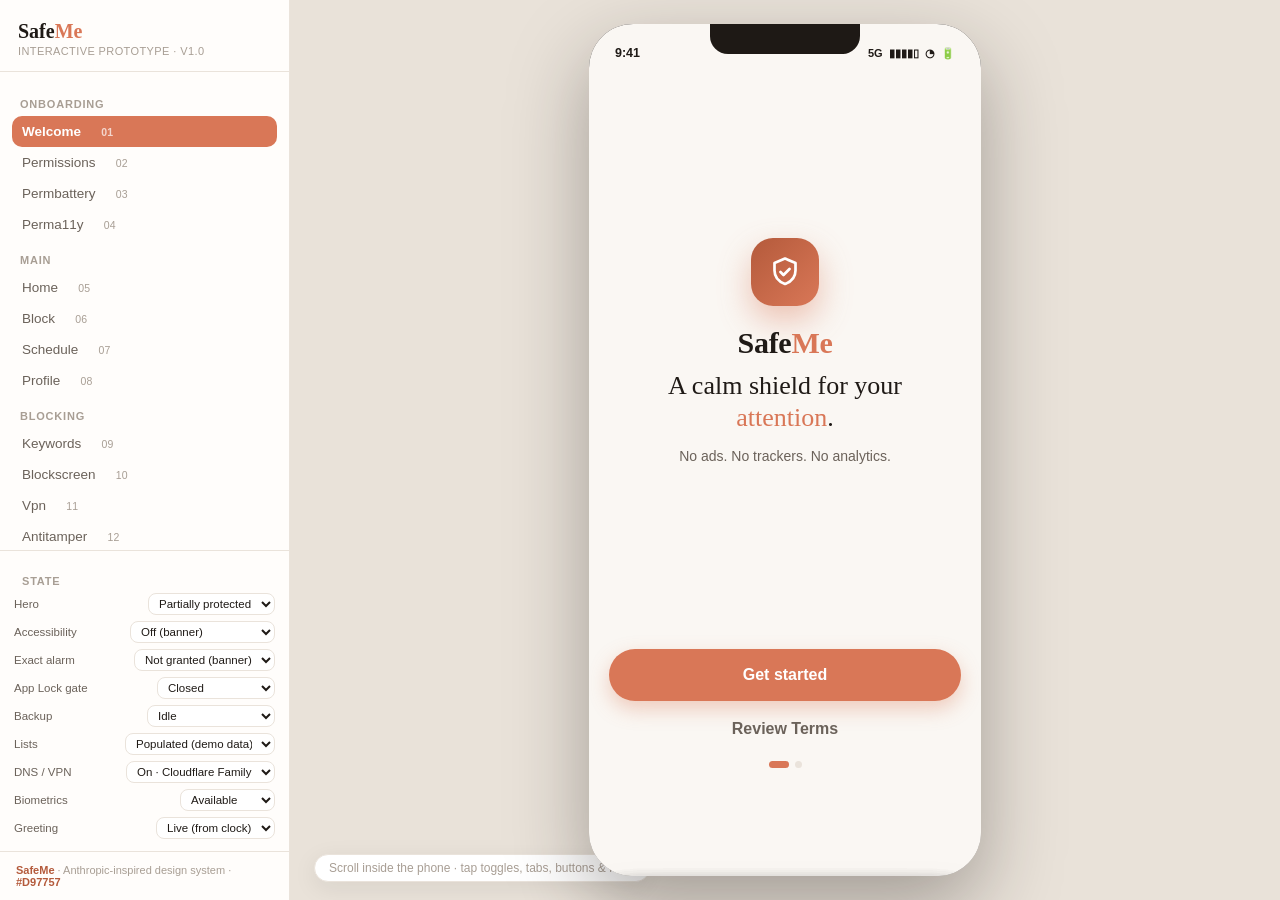
==== Reference/prototype/index.html @ f82c1277 "ref(prototype): keyword/website sheets match KeywordSheet/WebsiteSheet (P5d) KeywordManagerScreen.kt" ====
<!DOCTYPE html>
<html lang="en">
<head>
<meta charset="UTF-8">
<meta name="viewport" content="width=device-width, initial-scale=1.0">
<title>SafeMe — Interactive Prototype</title>
<script>try{var t=localStorage.getItem('safeme_theme')||'System';var d=t==='Dark'||(t==='System'&&matchMedia('(prefers-color-scheme: dark)').matches);document.documentElement.setAttribute('data-theme',d?'dark':'light')}catch(e){}</script>
<link rel="stylesheet" href="css/styles.css">
</head>
<body>

<!-- ============ PROTOTYPE TOOLBAR ============ -->
<aside class="ptb" id="ptb">
  <div class="ptb-head">
    <div class="pt-logo">Safe<b>Me</b></div>
    <small>Interactive prototype · v1.0</small>
  </div>
  <div class="ptb-groups" id="ptbGroups"></div>
  <div class="ptb-state" id="ptbState">
    <div class="ptb-grp">State</div>
    <label>Hero
      <select id="stHero" onchange="setDemo('hero',this.value)">
        <option value="partial">Partially protected</option>
        <option value="full">Fully protected</option>
        <option value="paused">Protection paused</option>
      </select>
    </label>
    <label>Accessibility
      <select id="stA11y" onchange="setDemo('a11y',this.value)">
        <option value="off">Off (banner)</option>
        <option value="checking">Checking (no banner)</option>
        <option value="on">On (no banner)</option>
      </select>
    </label>
    <label>Exact alarm
      <select id="stExact" onchange="setDemo('exact',this.value)">
        <option value="not_granted">Not granted (banner)</option>
        <option value="granted">Granted (no banner)</option>
      </select>
    </label>
    <label>App Lock gate
      <select id="stLock" onchange="setDemo('lock',this.value)">
        <option value="closed">Closed</option>
        <option value="gate">Gate (PIN 1234)</option>
        <option value="lockout">Lockout · 5 min</option>
      </select>
    </label>
    <label>Backup
      <select id="stBackup" onchange="setDemo('backup',this.value)">
        <option value="idle">Idle</option>
        <option value="exporting">Exporting…</option>
        <option value="restoring">Restoring…</option>
        <option value="not_json">Error · not JSONC</option>
        <option value="rollback">Error · rollback</option>
      </select>
    </label>
    <label>Lists
      <select id="stLists" onchange="setDemo('lists',this.value)">
        <option value="populated">Populated (demo data)</option>
        <option value="empty">Empty (first launch)</option>
      </select>
    </label>
    <label>DNS / VPN
      <select id="stVpn" onchange="setDemo('vpn',this.value)">
        <option value="on">On · Cloudflare Family</option>
        <option value="off">Off</option>
        <option value="custom">Custom · IPv4 + IPv6</option>
        <option value="system">System-wide</option>
        <option value="schedule">Schedule block active</option>
      </select>
    </label>
    <label>Biometrics
      <select id="stBio" onchange="setDemo('bio',this.value)">
        <option value="available">Available</option>
        <option value="unavailable">Unavailable</option>
      </select>
    </label>
    <label>Greeting
      <select id="stGreet" onchange="setDemo('greeting',this.value)">
        <option value="live">Live (from clock)</option>
        <option value="evening">Evening</option>
        <option value="morning">Morning</option>
        <option value="afternoon">Afternoon</option>
      </select>
    </label>
  </div>
  <div class="ptb-foot"><b>SafeMe</b> · Anthropic-inspired design system · <b>#D97757</b></div>
</aside>

<!-- ============ STAGE ============ -->
<div class="stage">
  <span class="hint">Scroll inside the phone · tap toggles, tabs, buttons &amp; rows</span>

  <!-- ============ PHONE ============ -->
  <div class="phone">
    <div class="notch"></div>
    <div class="statusbar" id="statusbar">
      <span>9:41</span>
      <span class="sright">5G&nbsp; ▮▮▮▮▯&nbsp; ◔&nbsp; 🔋</span>
    </div>

    <div class="screenwrap" id="screenwrap">
      <!-- ================= ONBOARDING ================= -->
      <section class="screen onb show" id="sc-welcome">
        <div class="ob-body" style="display:flex;flex-direction:column;align-items:center;justify-content:center;text-align:center;padding:0 24px">
          <div class="bo-logo" style="width:68px;height:68px;border-radius:22px;background:linear-gradient(135deg,var(--brand-dark),var(--brand));display:flex;align-items:center;justify-content:center;box-shadow:0 14px 32px rgba(217,119,87,.42)">
            <svg viewBox="0 0 24 24" style="width:36px;height:36px;stroke:#fff;fill:none;stroke-width:1.8;stroke-linecap:round;stroke-linejoin:round"><path d="M12 3l7 3v5c0 4.5-3 7.5-7 9-4-1.5-7-4.5-7-9V6z"/><path d="M9 12l2 2 4-4"/></svg>
          </div>
          <div style="font-family:var(--serif);font-size:30px;font-weight:700;margin-top:20px;letter-spacing:-.3px">Safe<b style="color:var(--brand)">Me</b></div>
          <p style="font-family:var(--serif);font-size:26px;line-height:1.25;margin-top:10px">A calm shield for your <em style="font-style:normal;color:var(--brand)">attention</em>.</p>
          <p style="color:var(--ink-2);font-size:14px;line-height:1.6;margin-top:10px">No ads. No trackers. No analytics.</p>
        </div>
        <div style="padding-top:20px">
          <button class="btn btn-primary btn-block" onclick="nav('permissions')">Get started</button>
          <button class="btn btn-ghost btn-block" style="height:40px;margin-top:8px" onclick="toast('Terms of Service · Privacy Policy — reviewed')">Review Terms</button>
          <div class="ob-steps" style="margin-top:12px"><i class="on"></i><i></i></div>
        </div>
      </section>

      <!-- ================= PERMISSIONS — Notifications ================= -->
      <section class="screen onb" id="sc-permissions">
        <div class="perm-step">
          <div style="padding-top:12px"><button class="back" onclick="permBack('welcome')"><svg viewBox="0 0 24 24"><path d="M15 5l-7 7 7 7"/></svg></button></div>
          <div class="perm-mid">
            <span class="perm-badge">Required</span>
            <h2 class="perm-hero">Notifications</h2>
            <p class="perm-sub">Alerts for blocks, reports &amp; sessions</p>
          </div>
          <div class="perm-cta">
            <button class="grant-pill" data-grant data-perm="notifications" data-next="permbattery" onclick="grantPerm(this)">Grant</button>
            <div class="ghost-slot"></div>
            <div class="ob-steps"><i class="on"></i><i></i><i></i></div>
          </div>
        </div>
      </section>

      <!-- ================= PERMISSIONS — Battery ================= -->
      <section class="screen onb" id="sc-permbattery">
        <div class="perm-step">
          <div style="padding-top:12px"><button class="back" onclick="permBack('permissions')"><svg viewBox="0 0 24 24"><path d="M15 5l-7 7 7 7"/></svg></button></div>
          <div class="perm-mid">
            <h2 class="perm-hero"><span style="color:var(--brand)">Battery</span> optimization</h2>
            <p class="perm-sub">Whitelist SafeMe so protection persists</p>
          </div>
          <div class="perm-cta">
            <button class="grant-pill" data-grant data-perm="battery" data-next="perma11y" onclick="grantPerm(this)">Grant</button>
            <div class="ghost-slot"><button onclick="skipPerm(this)" data-perm="battery" data-next="perma11y">Skip for now</button></div>
            <div class="ob-steps"><i></i><i class="on"></i><i></i></div>
          </div>
        </div>
      </section>

      <!-- ================= PERMISSIONS — Alarms ================= -->
      
      <!-- ================= PERMISSIONS — Accessibility ================= -->
      <section class="screen onb" id="sc-perma11y">
        <div class="perm-step">
          <div class="tl-head" style="padding-top:20px">
            <button class="back" onclick="permBack('permbattery')"><svg viewBox="0 0 24 24"><path d="M15 5l-7 7 7 7"/></svg></button>
            <h1>Accessibility</h1>
            <p class="tl-desc">SafeMe uses Android's Accessibility Service only to watch the screen you are viewing and block content matching your rules.</p>
          </div>
          <div class="tl-steps">
            <div class="tl-step"><div class="tl-num">1</div><div class="tx">Open Settings → Accessibility → SafeMe</div></div>
            <div class="tl-step"><div class="tl-num">2</div><div class="tx">Toggle the SafeMe service On and confirm</div></div>
            <div class="tl-step"><div class="tl-num">3</div><div class="tx">Return to SafeMe — protection turns on</div></div>
          </div>
          <p class="tl-note">Tip: after enabling, Android may ask you to confirm — allow it.</p>
          <div class="perm-cta">
            <button class="grant-pill" data-grant data-perm="a11y" onclick="grantPerm(this)">Grant</button>
            <div class="ghost-slot"></div>
            <div class="ob-steps"><i></i><i></i><i class="on"></i></div>
          </div>
        </div>
      </section>

      <!-- ================= HOME ================= -->
      <section class="screen nav-on" id="sc-home">
        <div style="display:flex;align-items:center;gap:10px;padding-top:10px">
          <div class="avatar">A</div>
          <div style="flex:1"><div id="homeGreeting" style="font-weight:700;font-size:16px">Good evening, Alex</div><div id="homeDate" style="font-size:12px;color:var(--ink-2)">Wednesday, 9:41 PM</div></div>
          <span class="pill g" id="homePill"><span class="pdot"></span>Protected</span>
        </div>

        <div class="hero" style="margin-top:16px">
          <div class="tag" id="homeHeroTag">Shield status</div>
          <h2 id="homeHeroTitle">Fully protected</h2>
          <p id="homeHeroSub">8 of 10 layers active · 2 need attention</p>
          <div class="rings"></div><div class="rings r2"></div>
          <div class="row">
            <div class="ring" style="width:56px;height:56px"><svg viewBox="0 0 64 64" style="width:56px;height:56px"><circle class="bg" cx="32" cy="32" r="26" fill="none" stroke-width="6"/><circle class="fg" id="homeHeroRing" cx="32" cy="32" r="26" fill="none" stroke-width="6" stroke-dasharray="163.4" stroke-dashoffset="32.7" transform="rotate(-90 32 32)"/></svg></div>
            <button class="btn" style="background:rgba(255,255,255,.16);color:#fff" onclick="nav('block')">Review shield</button>
          </div>
        </div>

        <div class="card" id="a11yBanner" data-a11y="off" style="display:flex;align-items:center;gap:14px;margin-top:12px;background:rgba(244,67,54,.07);border-color:var(--danger)">
          <div class="ic r" id="a11yIc"><svg viewBox="0 0 24 24"><circle cx="16" cy="4" r="1"/><path d="m18 19 1-7-6 1M5 8l3-3 5.5 3-2.36 3.5M4.24 14.5a5 5 0 006.88 6M13.76 17.5a5 5 0 00-6.88-6"/></svg></div>
          <div style="flex:1"><div class="ctitle" id="a11yTitle">Accessibility service is off</div><div class="csub" id="a11ySub">SafeMe can't detect blocked content until you enable it</div></div>
          <span class="pill r" id="a11yPill"><span class="pdot"></span>Disabled</span>
          <button class="btn sm btn-secondary" onclick="openA11y()">Open</button>
        </div>

        <div class="card" style="display:flex;align-items:center;gap:14px">
          <div style="flex:1"><div class="ctitle">Master protection</div><div class="csub">Master switch — blocks across all layers</div></div>
          <div class="sw on" id="homeMaster" data-toggle></div>
        </div>

        <div class="sec-t">Quick actions <span class="more" onclick="nav('quickactions')">Edit</span></div>
        <div class="grid2">
          <button class="qa" onclick="nav('applock')"><div class="ic"><svg viewBox="0 0 24 24"><rect x="5" y="11" width="14" height="9" rx="2"/><path d="M8 11V8a4 4 0 018 0v3"/></svg></div><div class="t">App lock</div><div class="s">Protect apps</div></button>
          <button class="qa" onclick="nav('keywords')"><div class="ic"><svg viewBox="0 0 24 24"><path d="M4 9h16M4 15h16M10 3L8 21M16 3l-2 18"/></svg></div><div class="t">Add keyword</div><div class="s">Block more sites</div></button>
          <button class="qa" onclick="nav('scheduleedit')"><div class="ic"><svg viewBox="0 0 24 24"><rect x="4" y="5" width="16" height="16" rx="3"/><path d="M4 10h16M9 3v4M15 3v4"/></svg></div><div class="t">New schedule</div><div class="s">Recurring window</div></button>
          <button class="qa" onclick="nav('backup')"><div class="ic"><svg viewBox="0 0 24 24"><path d="M21 15v4a2 2 0 01-2 2H5a2 2 0 01-2-2v-4M7 10l5 5 5-5M12 15V3"/></svg></div><div class="t">Backup</div><div class="s">Export to JSON</div></button>
        </div>

        <div class="sec-t">Today</div>
        <div class="stats two">
          <div class="stat b"><div class="n" id="homeBlocked">0</div><div class="l">Blocked</div></div>
          <div class="stat o"><div class="n" id="homeSchedules">0</div><div class="l">Schedules</div></div>
        </div>

        <div class="sec-t">Recent activity <span class="more" onclick="nav('history')">History</span></div>
        <div class="card feed">
          <div id="homeFeed"></div>
          <div id="homeFeedEmpty" class="feed-empty">No activity yet — blocks, schedules and protection changes will show up here</div>
        </div>
      </section>

      <!-- ================= BLOCK ================= -->
      <section class="screen nav-on" id="sc-block">
        <div class="sub"><h1>Blocking</h1>
          <button class="act" onclick="toast('Blocking help')"><svg viewBox="0 0 24 24"><circle cx="12" cy="12" r="9"/><path d="M12 16v-4M12 8h.01"/></svg></button>
        </div>
        <div class="shield">
          <div class="s-left">
            <div class="s-ic"><svg viewBox="0 0 24 24"><path d="M12 2l8 3v5c0 5-3 9-8 12-5-3-8-7-8-12V5z"/><path d="M9 12l2 2 4-4"/></svg></div>
            <div class="s-tx"><div class="s-t">Blocking active</div></div>
          </div>
          <div class="sw on" data-toggle></div>
          <div class="rings"></div><div class="rings r2"></div>
        </div>
        <div class="stats" style="margin-top:12px">
          <div class="stat b"><div class="n" id="blkBlocked">0</div><div class="l">Blocked today</div></div>
          <div class="stat g"><div class="n" id="blkKeywords">0</div><div class="l">Keywords</div></div>
          <div class="stat o"><div class="n" id="blkLayers">0</div><div class="l">Layers active</div></div>
        </div>

        <div class="qa" role="button" tabindex="0" style="margin-top:12px;cursor:pointer" onclick="kwGo('keywords')"><div style="display:flex;align-items:center;gap:12px;width:100%"><div class="ic"><svg viewBox="0 0 24 24"><path d="M4 6h16M4 12h16M4 18h16"/></svg></div><div style="flex:1;min-width:0"><div class="t">Custom Keywords &amp; Web Blocking</div><div class="s" id="mgCardSub">0 keywords · 0 websites · 0 trusted</div></div><span class="chev"><svg viewBox="0 0 24 24"><path d="M9 5l7 7-7 7"/></svg></span></div><div class="seg" style="margin-top:12px"><button class="on" onclick="event.stopPropagation();kwGo('keywords')">Keywords</button><button onclick="event.stopPropagation();kwGo('websites')">Websites</button></div></div>

        <div class="sec-t">More blocking</div>
        <div class="grid2">
          <button class="qa" onclick="nav('socialblocking')"><div class="ic o"><svg viewBox="0 0 24 24"><path d="M12 2 2 7l10 5 10-5-10-5z"/><path d="m2 17 10 5 10-5M2 12l10 5 10-5"/></svg></div><div class="t">Social Media Blocking</div><div class="s">Whole apps or just tabs · Reels · Shorts · Spotlight</div></button>
          <button class="qa" onclick="nav('blockscreen')"><div class="ic d"><svg viewBox="0 0 24 24"><rect x="4" y="4" width="16" height="16" rx="4"/><path d="M12 8v8M8 12h8"/></svg></div><div class="t">Block Screen</div><div class="s">Message · close-gate</div></button>
          <button class="qa" onclick="nav('vpn')"><div class="ic g"><svg viewBox="0 0 24 24"><path d="M12 2l8 3v5c0 5-3 9-8 12-5-3-8-7-8-12V5z"/><path d="M9 12l2 2 4-4"/></svg></div><div class="t">DNS &amp; VPN Filtering</div><div class="s">VPN · presets</div></button>
          <button class="qa" onclick="nav('antitamper')"><div class="ic r"><svg viewBox="0 0 24 24"><path d="M12 2l7 3v5c0 4.5-3 7.5-7 9-4-1.5-7-4.5-7-9V6z"/><path d="M12 8v4M12 16h.01"/></svg></div><div class="t">Anti-Tamper</div><div class="s">Prevent uninstall · power menu</div></button>
          <button class="qa" onclick="nav('titleblock')"><div class="ic o"><svg viewBox="0 0 24 24"><path d="M5 5h14M12 5v14M8 19h8"/></svg></div><div class="t">Block Settings by Title</div><div class="s">System pages · app titles</div></button>
          <button class="qa" onclick="nav('otherfeatures')"><div class="ic d"><svg viewBox="0 0 24 24"><path d="M12 2 2 7l10 5 10-5-10-5z"/><path d="m2 17 10 5 10-5M2 12l10 5 10-5"/></svg></div><div class="t">Some Other Features</div><div class="s">Image/video search · more</div></button>
        </div>
      </section>

      <!-- ================= SOCIAL MEDIA BLOCKING (top) ================= -->
      
      <!-- ================= SCHEDULE ================= -->
      <section class="screen nav-on" id="sc-schedule">
        <div class="sub"><h1>Schedule-Based App Blocking</h1><button class="btn sm btn-primary" onclick="openSchedEdit(null)">+ New</button></div>
        <div class="hero" id="schedHero">
          <div class="hero-ic"><svg viewBox="0 0 24 24"><rect x="4" y="5" width="16" height="16" rx="3"/><path d="M4 10h16M9 3v4M15 3v4"/></svg></div>
          <div class="tag">Schedule-Based App Blocking</div>
          <h2 id="schedHeroCount">0 active schedules</h2>
          <p id="schedHeroSub">No schedules yet — create one</p>
          <div class="hero-foot"><span class="pill r" id="schedHeroPill"><span class="pdot"></span>Off</span></div>
          <div class="rings"></div><div class="rings r2"></div>
        </div>

        <div class="banner" id="schA11yWarn">
          <div class="ic"><svg viewBox="0 0 24 24"><circle cx="16" cy="4" r="1"/><path d="m18 19 1-7-6 1M5 8l3-3 5.5 3-2.36 3.5M4.24 14.5a5 5 0 006.88 6M13.76 17.5a5 5 0 006.88-6"/></svg></div>
          <div class="tx"><div class="t">Accessibility Service required</div><div class="s">This schedule blocks app launches, so it won't work until SafeMe's Accessibility Service is enabled.</div></div>
          <button class="btn btn-primary sm" onclick="openA11y()">Enable</button>
          <button class="x" onclick="dismissSchedBanner(this,'a11y')" aria-label="Dismiss warning"><svg viewBox="0 0 24 24"><path d="M6 6l12 12M18 6L6 18"/></svg></button>
        </div>
        <div class="banner" id="schExactWarn">
          <div class="ic"><svg viewBox="0 0 24 24"><circle cx="12" cy="12" r="9"/><path d="M12 7v5l3 2"/></svg></div>
          <div class="tx"><div class="t">Precise schedule timing is off</div><div class="s">Schedules may start or stop minutes late until you allow SafeMe to set exact alarms.</div></div>
          <button class="btn btn-primary sm" onclick="openExactAlarm()">Enable</button>
          <button class="x" onclick="dismissSchedBanner(this,'exact')" aria-label="Dismiss warning"><svg viewBox="0 0 24 24"><path d="M6 6l12 12M18 6L6 18"/></svg></button>
        </div>
        <div class="card" onclick="openSheet('sheetExclude')" style="display:flex;align-items:center;gap:12px;margin-top:12px">
          <div class="ic" style="width:40px;height:40px;border-radius:13px;background:var(--brand-soft);color:var(--brand)"><svg viewBox="0 0 24 24"><circle cx="12" cy="12" r="9"/><path d="M12 8h.01M11 12h1v4h1"/></svg></div>
          <div style="flex:1;min-width:0"><div class="ctitle">Exclude Apps</div><div class="csub" id="schExcludeSub">Never blocked by any schedule</div></div>
          <button class="btn sm" style="height:38px;padding:0 16px;background:var(--brand-soft);color:var(--brand-dark);font-size:13.5px;font-weight:600" onclick="openSheet('sheetExclude')">Manage</button>
        </div>

        <div class="sec-t" style="margin-top:20px">Your schedules</div>
        <div id="schedList" style="display:flex;flex-direction:column;gap:12px"></div>
        <div class="note" style="margin-top:12px"><svg viewBox="0 0 24 24"><circle cx="12" cy="12" r="9"/><path d="M12 8h.01M11 12h1v4h1"/></svg><span>Alarm-driven boundaries with a 15-min safety net and boot re-arm — restrictions never silently lapse.</span></div>
      </section>

      <!-- ================= PROFILE ================= -->
      <section class="screen nav-on" id="sc-profile">
        <div class="sub"><h1>Profile</h1><button class="act" onclick="toast('Sharing SafeMe…')"><svg viewBox="0 0 24 24"><circle cx="6" cy="12" r="3"/><circle cx="18" cy="6" r="3"/><circle cx="18" cy="18" r="3"/><path d="M8.7 10.7l6.6-3.4M8.7 13.3l6.6 3.4"/></svg></button><p class="sub-desc">Your account, appearance, permissions &amp; support.</p></div>
        <div class="card" style="display:flex;align-items:center;gap:14px">
          <div class="avatar sm">A</div>
          <div style="flex:1;min-width:0"><div style="font-weight:700;font-size:16px">Alex</div><div style="font-size:12px;color:var(--ink-2);margin-top:2px">Protected since Mar 2026</div></div>
          <span class="pill g"><span class="pdot"></span>38-day streak</span>
        </div>

        <div class="group-label">Appearance</div>
        <div class="card">
          <div class="theme-head">
            <div class="theme-ic"><svg viewBox="0 0 24 24"><path d="M21 12.8A8.5 8.5 0 1111.2 3 6.5 6.5 0 0021 12.8z"/></svg></div>
            <div class="tx"><div class="t">Dark / Light Mode</div><div class="s">Follow system or choose dark / light</div></div>
          </div>
          <div class="seg" id="themeSeg" style="margin-top:14px"><button class="on" onclick="setTheme(this,'System')">System</button><button onclick="setTheme(this,'Dark')">Dark</button><button onclick="setTheme(this,'Light')">Light</button></div>
        </div>

        <div class="group-label">Protection</div>
        <div class="grid2">
          <button class="qa" onclick="nav('applock')"><div class="ic"><svg viewBox="0 0 24 24"><rect x="5" y="11" width="14" height="10" rx="2"/><path d="M8 11V7a4 4 0 018 0v4"/></svg></div><div class="t">App Lock</div><div class="s">PIN · pattern · biometric · brute-force guard</div></button>
          <button class="qa" onclick="toast('Coming soon')"><div class="ic o"><svg viewBox="0 0 24 24"><path d="M12 12a4 4 0 100-8 4 4 0 000 8zM4 21v-1a7 7 0 0114 0v1"/></svg></div><div class="t">Accountability</div><div class="s">Partner · time delay · daily report</div><span class="badge soon">Coming soon</span></button>
          <button class="qa" onclick="nav('backup')"><div class="ic g"><svg viewBox="0 0 24 24"><path d="M21 15v4a2 2 0 01-2 2H5a2 2 0 01-2-2v-4M7 10l5 5 5-5M12 15V3"/></svg></div><div class="t">Backup &amp; Restore</div><div class="s">Export / import · atomic · versioned</div></button>
          <button class="qa" onclick="nav('permissions')"><div class="ic g"><svg viewBox="0 0 24 24"><path d="M12 2l7 3v5c0 4.5-3 7.5-7 9-4-1.5-7-4.5-7-9V6z"/><path d="M9 12l2 2 4-4"/></svg></div><div class="t">Permissions</div><div class="s" id="permCardSub">0 of 3 granted · finish setup</div></button>
        </div>

        <div class="group-label">Support</div>
        <div class="card" style="display:flex;align-items:center;gap:12px;margin-bottom:12px;cursor:pointer" role="button" tabindex="0" onclick="nav('troubleshoot')">
          <div class="ic o" style="width:40px;height:40px;border-radius:13px;background:#F7EDDD;color:var(--warning);display:flex;align-items:center;justify-content:center;flex:none"><svg viewBox="0 0 24 24" style="width:20px;height:20px;stroke:currentColor;fill:none;stroke-width:2;stroke-linecap:round;stroke-linejoin:round"><circle cx="12" cy="12" r="9"/><path d="M10 8l6 4-6 4z"/></svg></div>
          <div style="flex:1;min-width:0"><div class="ctitle">Troubleshooting</div><div class="csub">Background autostart · enable it manually</div></div>
          <span class="chev" style="color:var(--ink-3)"><svg viewBox="0 0 24 24"><path d="M9 5l7 7-7 7"/></svg></span>
        </div>
        <div class="list">
          <button class="li" onclick="nav('about')"><div class="ic"><svg viewBox="0 0 24 24"><circle cx="12" cy="12" r="9"/><path d="M12 11v5M12 8h.01"/></svg></div><div class="tx"><div class="t">About</div><div class="s" id="profAboutSub">v0.1.0 · version info</div></div><span class="chev"><svg viewBox="0 0 24 24"><path d="M9 5l7 7-7 7"/></svg></span></button>
          <button class="li" onclick="toast('Contact: support@safeme.app')"><div class="ic o"><svg viewBox="0 0 24 24"><path d="M4 5h16v14H4z"/><path d="M4 6l8 7 8-7"/></svg></div><div class="tx"><div class="t">Contact Support</div><div class="s">We reply within a day</div></div><span class="chev"><svg viewBox="0 0 24 24"><path d="M9 5l7 7-7 7"/></svg></span></button>
        </div>

        <div class="group-label" style="color:var(--danger)">Danger zone</div>
        <button class="btn btn-danger btn-block" onclick="openDlg('dlgDelete')">Delete account</button>
        <div id="profFooter" style="text-align:center;font-size:11.5px;color:var(--ink-3);margin-top:16px;line-height:1.6">SafeMe v0.1.0 · open://protectyourself<br>No ads · no trackers · no analytics</div>
      </section>

      <!-- ================= SUB SCREENS ================= -->
      <section class="screen" id="sc-keywords">
        <div class="sub"><button class="back" onclick="back()"><svg viewBox="0 0 24 24"><path d="M15 5l-7 7 7 7"/></svg></button><h1>Keyword Manager</h1><p class="sub-desc">Block or allow keywords &amp; websites across all layers.</p></div>

        <div class="seg" style="margin-top:18px" data-seg="kwtype">
          <button class="on" data-val="keywords" onclick="kwType('keywords')">Keywords</button>
          <button data-val="websites" onclick="kwType('websites')">Websites</button>
        </div>
        <div class="seg" style="margin-top:12px" data-seg="kwtab">
          <button class="on" data-val="blocklist" data-for="keywords" onclick="kwTab('blocklist')">Blocklist</button>
          <button data-val="whitelist" data-for="keywords" onclick="kwTab('whitelist')">Whitelist</button>
          <button class="hidden" data-val="blocked" data-for="websites" onclick="kwTab('blocked')">Blocked</button>
          <button class="hidden" data-val="trusted" data-for="websites" onclick="kwTab('trusted')">Trusted</button>
        </div>

        <p id="kwNote" class="kw-note" style="display:none">Whitelist keywords override the blocklist.</p>

        <label class="field f46" style="margin-top:14px"><svg viewBox="0 0 24 24"><circle cx="11" cy="11" r="7"/><path d="M21 21l-4.3-4.3"/></svg><input id="kwQuery" placeholder="Search keywords…" oninput="kwRender()"></label>

        <div id="kwList" style="margin-top:14px"></div>
        <div id="kwEmpty" class="kw-empty" style="margin-top:14px">No custom keywords yet. Add one to get started.</div>

        <div style="display:flex;gap:10px;margin-top:10px">
          <button class="btn btn-primary" style="flex:1;height:50px;padding:0 12px;font-size:15px" onclick="kwAdd()"><svg viewBox="0 0 24 24" style="width:18px;height:18px"><path d="M12 5v14M5 12h14"/></svg><span id="kwAddLabel">Add keyword</span></button>
          <button class="btn btn-secondary" style="flex:1;height:50px;font-size:15px;border:1px solid var(--line);background:var(--surface);color:var(--ink)" onclick="toast('Reset to bundled defaults')">Reset</button>
        </div>
      </section>

      <section class="screen" id="sc-blockscreen">
        <div class="sub"><button class="back" onclick="back()"><svg viewBox="0 0 24 24"><path d="M15 5l-7 7 7 7"/></svg></button><h1>Block Screen</h1><p class="sub-desc">Customize the full-screen gate shown when content is blocked.</p></div>
        <div class="card" style="text-align:center;background:linear-gradient(160deg,#171310,#2A211B);color:#fff;border:none">
          <div style="font-size:11px;letter-spacing:1px;text-transform:uppercase;color:#9A8D80">Preview</div>
          <div id="bsPreviewImg" class="img-sunset" style="display:none;width:52px;height:52px;border-radius:16px;margin:12px auto 0"></div>
          <div class="bo-logo" style="width:52px;height:52px;border-radius:16px;background:linear-gradient(135deg,var(--brand-dark),var(--brand));display:flex;align-items:center;justify-content:center;margin:12px auto"><svg viewBox="0 0 24 24" style="width:28px;height:28px;stroke:#fff;fill:none;stroke-width:1.8;stroke-linecap:round;stroke-linejoin:round"><path d="M12 3l7 3v5c0 4.5-3 7.5-7 9-4-1.5-7-4.5-7-9V6z"/><path d="M9 12l2 2 4-4"/></svg></div>
          <div style="font-family:var(--serif);font-size:20px">This site is blocked</div>
          <div id="bsPreviewMsg" style="color:#C9BEB3;font-size:12.5px;margin-top:6px">Stay safe, Alex. You chose this.</div>
          <div id="bsPreviewCount" style="color:#E8B78F;font-size:12px;margin-top:12px">Closing in 5s.</div>
        </div>
        <div class="group-label">Customization</div>
        <div class="list">
          <div class="li"><div class="ic"><svg viewBox="0 0 24 24"><rect x="4" y="5" width="16" height="14" rx="2"/><circle cx="9" cy="10" r="2"/><path d="M4 17l5-4 4 3 3-2 4 3"/></svg></div><div class="tx"><div class="t">Motivation image</div><div class="s" id="bsImgSub">None • SAF persistable URI</div></div><button class="btn sm btn-secondary" onclick="openSheet('sheetBsImg')">Choose</button></div>
          <div class="li"><div class="ic"><svg viewBox="0 0 24 24"><path d="M4 7h16M4 12h16M4 17h10"/></svg></div><div class="tx"><div class="t">Custom message</div><div class="s" id="bsMsgSub">"Stay safe, Alex. You chose this."</div></div><button class="btn sm btn-secondary" onclick="openSheet('sheetBsMsg')">Edit</button></div>
        </div>
        <div class="group-label">Close-gate policy</div>
        <div class="card">
          <div style="display:flex;align-items:center;gap:12px"><div style="flex:1"><div class="ctitle">Dwell countdown</div><div class="csub">Time before Close unlocks • 3-120s</div></div><div style="display:flex;align-items:center;gap:10px"><button class="btn sm btn-secondary" onclick="dwellStep(-1)">−</button><span id="bsDwellVal" style="font-weight:800;min-width:34px;text-align:center">5s</span><button class="btn sm btn-secondary" onclick="dwellStep(1)">+</button></div></div>
        </div>
        <div class="card" style="display:flex;align-items:center;gap:12px"><div style="flex:1"><div class="ctitle">"Why am I seeing this?"</div><div class="csub">Show the explanation toggle</div></div><div class="sw on" data-toggle id="bsWhySw"></div></div>
        <button class="btn btn-primary btn-block" style="margin-top:14px" onclick="saveBlockScreen()">Save changes</button>
        <button class="btn btn-primary btn-block" style="margin-top:6px" onclick="openBlockov()">Preview block screen</button>
        <button class="btn btn-ghost btn-block" style="margin-top:6px" onclick="toast('Play Store rating prompt')">Rate SafeMe on Play Store</button>
      </section>

      <section class="screen" id="sc-vpn">
        <div class="sub"><button class="back" onclick="back()"><svg viewBox="0 0 24 24"><path d="M15 5l-7 7 7 7"/></svg></button><h1>DNS &amp; VPN Filtering</h1><p class="sub-desc">Filter traffic at the DNS level to block adult &amp; harmful sites.</p></div>
        <div class="card" style="display:flex;align-items:center;gap:12px;background:var(--brand-soft);border-color:var(--brand)">
          <div style="flex:1"><div class="ctitle" style="color:var(--brand-dark)"><span class="pill g" id="vpnPill" style="margin-right:6px"><span class="pdot"></span>Active</span><span id="vpnTitle">VPN filtering is on</span></div><div class="csub" style="color:var(--brand-dark);margin-top:4px" id="vpnSub">Cloudflare Family · 0 exempt</div></div>
          <div class="sw on" data-toggle id="vpnToggle"></div>
        </div>
        <div class="group-label">DNS preset</div>
        <div class="list">
          <div class="li" onclick="pickDns(this)"><div class="ic g"><svg viewBox="0 0 24 24"><path d="M5 12l5 5L20 6"/></svg></div><div class="tx"><div class="t">Cloudflare Family</div><div class="s">Balanced · malware + adult blocked</div></div><div class="checkbox on"><svg viewBox="0 0 24 24"><path d="M5 12l5 5L20 6"/></svg></div></div>
          <div class="li" onclick="pickDns(this)"><div class="ic o"><svg viewBox="0 0 24 24"><path d="M12 2l8 3v5c0 5-3 9-8 12-5-3-8-7-8-12V5z"/></svg></div><div class="tx"><div class="t">AdGuard Family</div><div class="s">Strict · + ads &amp; trackers</div></div><div class="checkbox"><svg viewBox="0 0 24 24"><path d="M5 12l5 5L20 6"/></svg></div></div>
          <div class="li" onclick="pickDns(this)"><div class="ic d"><svg viewBox="0 0 24 24"><rect x="4" y="4" width="16" height="16" rx="4"/><path d="M8 12h8"/></svg></div><div class="tx"><div class="t">Custom preset</div><div class="s" id="dnsCustomSub">IPv4 / IPv6 validated</div></div><div class="checkbox"><svg viewBox="0 0 24 24"><path d="M5 12l5 5L20 6"/></svg></div></div>
        </div>
        <div class="card" style="display:flex;gap:12px;align-items:center"><div class="ic g" style="width:40px;height:40px;border-radius:13px;background:#E7F0EC;color:var(--success);display:flex;align-items:center;justify-content:center;flex:none"><svg viewBox="0 0 24 24" style="width:20px;height:20px;stroke:currentColor;fill:none;stroke-width:2;stroke-linecap:round"><path d="M17 7l5 5-5 5M7 17l-5-5 5-5"/></svg></div><div style="flex:1"><div class="ctitle">VPN whitelist apps</div><div class="csub" id="vpnWhitelistSub">No apps exempt</div></div><button class="btn sm btn-secondary" onclick="openSheet('sheetVpnApps')">Manage</button></div>
        <div class="group-label">Notification</div>
        <div class="seg" style="margin-bottom:10px"><button class="on" onclick="togSeg(this);setVpnNotif(this)">Default</button><button onclick="togSeg(this);setVpnNotif(this)">Hide</button><button onclick="togSeg(this);setVpnNotif(this)">Custom</button></div>
        <label class="field" id="vpnNotifWrap" style="display:none"><svg viewBox="0 0 24 24"><path d="M12 3a6 6 0 016 6v5l2 2H4l2-2V9a6 6 0 016-6zM10 20h4"/></svg><input id="vpnNotifCustom" placeholder="Custom message…"></label>
        <div class="note"><svg viewBox="0 0 24 24"><circle cx="12" cy="12" r="9"/><path d="M12 8h.01M11 12h1v4h1"/></svg><span>Foreground service with START_STICKY — auto-restores on boot &amp; app foreground.</span></div>
      </section>

      <section class="screen" id="sc-antitamper">
        <div class="sub"><button class="back" onclick="back()"><svg viewBox="0 0 24 24"><path d="M15 5l-7 7 7 7"/></svg></button><h1>Anti-Tamper</h1><p class="sub-desc">Protects SafeMe from being disabled, uninstalled, or bypassed.</p></div>
        <div class="card" style="display:flex;align-items:center;gap:12px;margin-top:14px"><div class="ic r" style="width:40px;height:40px;border-radius:13px;background:#F9E7E5;color:var(--danger);display:flex;align-items:center;justify-content:center;flex:none"><svg viewBox="0 0 24 24" style="width:20px;height:20px;stroke:currentColor;fill:none;stroke-width:2;stroke-linecap:round"><path d="M4 7h16M9 7V5h6v2M7 7l1 13h8l1-13"/></svg></div><div style="flex:1"><div class="ctitle">Prevent Uninstall</div><div class="csub">Prevents uninstall · blocks our app-info page</div></div><button class="btn sm btn-secondary" id="atAdminBtn" onclick="atToggleAdmin()">Activate</button></div>
        <button class="protect-btn" style="margin-top:14px" onclick="nav('selfprotect')">
          <span style="display:flex;align-items:center;gap:12px">
            <span class="pb-ic"><svg viewBox="0 0 24 24"><path d="M12 2l7 3v5c0 4.5-3 7.5-7 9-4-1.5-7-4.5-7-9V6z"/><path d="M12 9v6M9 12h6"/></svg></span>
            <span class="pb-tx"><span class="pb-t">Protect Another App's Accessibility Service</span></span>
            <span class="pb-chev"><svg viewBox="0 0 24 24"><path d="M9 5l7 7-7 7"/></svg></span>
          </span>
        </button>
        <div class="note" style="margin-top:12px"><svg viewBox="0 0 24 24"><circle cx="12" cy="12" r="9"/><path d="M12 8h.01M11 12h1v4h1"/></svg><span>While on, SafeMe blocks its App Info, Device Admin and uninstall pages — and shows the protection screen before its own Accessibility page, then returns you away so the service can't be disabled by its own overlay.</span></div>
      </section>

      <section class="screen" id="sc-selfprotect">
        <div class="sub"><button class="back" onclick="back()"><svg viewBox="0 0 24 24"><path d="M15 5l-7 7 7 7"/></svg></button><h1>Accessibility Protection</h1><p class="sub-desc">Keeps SafeMe and selected apps' Accessibility Services enabled and running.</p></div>

        <div class="card" style="margin-top:12px">
          <div style="display:flex;align-items:center;gap:12px">
            <div style="flex:1;min-width:0"><div style="font-size:15px;font-weight:700">Accessibility Protection</div><div style="font-size:12.5px;line-height:18px;color:var(--ink-2);margin-top:4px">Watch SafeMe and selected services — restore them if disabled or stopped.</div></div>
            <div class="sw on" data-toggle></div>
          </div>
        </div>

        <div class="card" style="margin-top:12px">
          <div style="display:flex;align-items:center;gap:12px">
            <div style="flex:1;min-width:0"><div style="font-size:13px;font-weight:700">Auto-restore permission</div></div>
            <span class="pill r" id="apPermPill"><span class="pdot"></span>Notifications only</span>
          </div>
          <p style="font-size:12.5px;line-height:18px;color:var(--ink-2);margin-top:4px">Not granted — SafeMe can only notify you when a protected service is disabled. One-time ADB setup enables auto-restore.</p>
          <button class="btn btn-secondary" style="height:44px;width:100%;border-radius:12px;font-size:13px;margin-top:12px" onclick="apToggleAdb(this)" id="apAdbBtn">Show ADB setup instructions</button>
          <div id="apAdb" style="display:none;margin-top:12px;background:var(--surface);border:1px solid var(--line);border-radius:12px;padding:12px">
            <div style="font-size:12px;line-height:18px;color:var(--ink-2)">1. Connect your phone to a computer and enable USB debugging.</div>
            <div style="font-size:12px;line-height:18px;color:var(--ink-2);margin-top:8px">2. Run this command from a terminal:</div>
            <div style="font-family:ui-monospace,Menlo,monospace;font-size:12px;line-height:18px;font-weight:600;margin-top:8px;word-break:break-all">adb shell pm grant com.safeme.app android.permission.WRITE_SECURE_SETTINGS</div>
            <div style="display:flex;gap:8px;margin-top:12px">
              <button class="btn btn-secondary" id="apCopyBtn" style="height:36px;padding:0 12px;border-radius:8px;font-size:12px;font-weight:600" onclick="apCopyCommand()">Copy</button>
              <button class="btn btn-secondary" style="flex:1;height:36px;padding:0 12px;border-radius:10px;font-size:12.5px" onclick="toast('Permission not detected — follow the ADB steps')">I've granted it — re-check</button>
            </div>
          </div>
        </div>

        <button class="card" style="display:flex;align-items:center;gap:12px;margin-top:12px;width:100%;text-align:left;border-color:rgba(217,119,87,.35);padding:14px 16px;cursor:pointer" onclick="nav('servicepicker')">
          <div class="ic" style="width:40px;height:40px;border-radius:13px;box-shadow:0 6px 14px rgba(217,119,87,.30)"><svg viewBox="0 0 24 24"><path d="M12 2l7 3v5c0 4.5-3 7.5-7 9-4-1.5-7-4.5-7-9V6z"/><path d="M9 12l2 2 4-4"/></svg></div>
          <div style="flex:1;min-width:0;font-size:15px;font-weight:700;line-height:20px">Protect Another App's Accessibility Service</div>
          <span class="chev" style="color:var(--ink-2)"><svg viewBox="0 0 24 24"><path d="M9 5l7 7-7 7"/></svg></span>
        </button>

        <div class="note" style="margin-top:12px"><svg viewBox="0 0 24 24"><circle cx="12" cy="12" r="9"/><path d="M12 8h.01M11 12h1v4h1"/></svg><span>Auto-restore needs a one-time WRITE_SECURE_SETTINGS grant via ADB. Services you don't select are never touched. Turn the toggle off to stop restoring.</span></div>
      </section>

      <section class="screen" id="sc-titleblock">
        <div class="sub"><button class="back" onclick="back()"><svg viewBox="0 0 24 24"><path d="M15 5l-7 7 7 7"/></svg></button><h1>Block Settings by Title</h1><p class="sub-desc">Block System Settings pages when their window title matches one of your rules.</p></div>
        <div class="hero" id="titleHero">
          <div class="hero-ic"><svg viewBox="0 0 24 24"><path d="M5 5h14M12 5v14M8 19h8"/></svg></div>
          <div class="tag" id="titleHeroTag">Setup</div>
          <h2 id="titleHeroTitle">No title rules yet</h2>
          <p id="titleHeroSub">Add a rule to start blocking Settings pages by title.</p>
        </div>
        <label class="field" style="margin-top:16px"><svg viewBox="0 0 24 24"><circle cx="11" cy="11" r="7"/><path d="M20 20l-3.5-3.5"/></svg><input id="titleSearch" placeholder="Search rules…" oninput="titleSearch()"></label>
        <div class="group-label" style="margin-top:14px">Rules</div>
        <div id="titleList" style="display:none">
        </div>
        <div id="titleEmpty"><div class="card" style="padding:22px;text-align:center"><div class="ic d" style="margin:0 auto 10px"><svg viewBox="0 0 24 24"><path d="M5 5h14M12 5v14M8 19h8"/></svg></div><div style="font-size:15px;font-weight:700;color:var(--ink)">No title rules yet</div><div style="font-size:12px;color:var(--ink-2);margin-top:4px">Add your first rule to start blocking by window title.</div></div></div>
        <div id="titleNoMatch" style="display:none;padding:12px;font-size:13px;color:var(--ink-2);text-align:center">No rules match your search.</div>
        <button class="btn btn-secondary btn-block" style="margin-top:14px" onclick="openSheet('sheetTitle')">+ Add Title</button>
        <div class="note" style="margin-top:12px"><svg viewBox="0 0 24 24"><circle cx="12" cy="12" r="9"/><path d="M12 8h.01M11 12h1v4h1"/></svg><span>Uses the accessibility engine and applies only to System Settings.</span></div>
      </section>

      <section class="screen" id="sc-applock">
        <div class="sub"><button class="back" onclick="back()"><svg viewBox="0 0 24 24"><path d="M15 5l-7 7 7 7"/></svg></button><h1>App Lock</h1></div>
        <div class="hero" id="lockHero">
          <div class="hero-ic"><svg viewBox="0 0 24 24"><path d="M12 3a4 4 0 00-4 4v3H6a1 1 0 00-1 1v9a1 1 0 001 1h12a1 1 0 001-1v-9a1 1 0 00-1-1h-2V7a4 4 0 00-4-4z"/><path d="M12 14v3"/></svg></div>
          <div class="tag">Protection</div>
          <h2 id="lockHeroTitle">App Lock is off</h2>
          <p id="lockHeroSub">Lock SafeMe with a PIN, password or pattern before anyone else opens it.</p>
          <div class="hero-foot"><span class="pill g" id="lockHeroPill"><span class="pdot"></span>Off</span></div>
          <div class="rings"></div><div class="rings r2"></div>
          <div class="row lock-on-only"><button class="btn btn-light" onclick="lockNow()">Lock now</button><button class="btn btn-ghost-light" onclick="openLockSetup()">Change lock</button></div>
        </div>
        <button class="setup-lock-cta lock-off-only" id="setupLockCta" onclick="openLockSetup()">
          <span class="sl-ic"><svg viewBox="0 0 24 24"><path d="M12 3a4 4 0 00-4 4v3H6a1 1 0 00-1 1v9a1 1 0 001 1h12a1 1 0 001-1v-9a1 1 0 00-1-1h-2V7a4 4 0 00-4-4z"/><path d="M12 14v3"/></svg></span>
          <span class="sl-tx"><span class="sl-t">Set up App Lock</span><span class="sl-s">Protect SafeMe with a PIN, password or pattern</span></span>
          <span class="sl-chev"><svg viewBox="0 0 24 24"><path d="M9 5l7 7-7 7"/></svg></span>
        </button>
        <div class="sec-t">Lock settings</div>
        <div class="list">
          <div class="li" onclick="openAutoLock()"><div class="ic d"><svg viewBox="0 0 24 24"><circle cx="12" cy="12" r="9"/><path d="M12 7v5l3 2"/></svg></div><div class="tx"><div class="t">Auto-lock</div><div class="s" id="autoVal">Immediately after lock</div></div><span class="chev"><svg viewBox="0 0 24 24"><path d="M9 5l7 7-7 7"/></svg></span></div>
          <div class="li"><div class="ic g"><svg viewBox="0 0 24 24"><path d="M12 3a4 4 0 00-4 4v3H6a1 1 0 00-1 1v9a1 1 0 001 1h12a1 1 0 001-1v-9a1 1 0 00-1-1h-2V7a4 4 0 00-4-4z"/><path d="M12 14v3"/></svg></div><div class="tx"><div class="t">Touch ID / Face ID</div><div class="s">Unlock with biometrics</div></div><div class="sw on" data-toggle data-lockval="1"></div></div>
          <div class="li"><div class="ic o"><svg viewBox="0 0 24 24"><path d="M12 3a4 4 0 00-4 4v3H6a1 1 0 00-1 1v9a1 1 0 001 1h12a1 1 0 001-1v-9a1 1 0 00-1-1h-2V7a4 4 0 00-4-4z"/></svg></div><div class="tx"><div class="t">Disable "Forgot Password"</div><div class="s">Hides the recovery option</div></div><div class="sw" data-toggle data-lockval="0"></div></div>
        </div>
        <button class="btn btn-danger btn-block" id="lockDisableBtn" style="height:52px;font-size:16px;font-weight:600;border-radius:999px;margin-top:14px;box-shadow:0 8px 20px rgba(196,69,60,.35);display:none" onclick="openDlg('dlgLockDisable')">Disable App Lock</button>
        <div class="note" style="margin-top:12px"><svg viewBox="0 0 24 24"><path d="M12 2l7 3v5c0 4.5-3 7.5-7 9-4-1.5-7-4.5-7-9V6z"/></svg><span>Hashed with PBKDF2-HMAC-SHA256 + per-user salt, constant-time compare. Brute-force → exponential backoff → 5-min lockout.</span></div>
      </section>

      <section class="screen" id="sc-backup">
        <div class="sub"><button class="back" onclick="back()"><svg viewBox="0 0 24 24"><path d="M15 5l-7 7 7 7"/></svg></button><h1>Backup &amp; Restore</h1></div>
        <p style="font-size:13px;color:var(--ink-2);margin-top:4px;line-height:18px">Export / import your settings as a .jsonc file — atomic and versioned.</p>

        <div class="card" style="margin-top:18px">
          <div style="display:flex;align-items:center;gap:14px">
            <div class="ic" style="width:44px;height:44px;border-radius:14px"><svg viewBox="0 0 24 24" style="width:22px;height:22px"><path d="M21 15v4a2 2 0 01-2 2H5a2 2 0 01-2-2v-4M7 10l5 5 5-5M12 15V3"/></svg></div>
            <div style="flex:1;min-width:0"><div style="font-size:15px;font-weight:600">Export backup</div><div style="font-size:12px;color:var(--ink-2);margin-top:2px">Save your settings to a .jsonc file</div></div>
          </div>
          <button class="btn btn-primary" id="backupExportBtn" style="height:46px;font-size:14px;width:100%;margin-top:16px" onclick="runBackup('export')">Export</button>
        </div>

        <div class="card" style="margin-top:14px">
          <div style="display:flex;align-items:center;gap:14px">
            <div class="ic g" style="width:44px;height:44px;border-radius:14px"><svg viewBox="0 0 24 24" style="width:22px;height:22px"><path d="M21 15v4a2 2 0 01-2 2H5a2 2 0 01-2-2v-4M7 10l5 5 5-5"/></svg></div>
            <div style="flex:1;min-width:0"><div style="font-size:15px;font-weight:600">Restore from backup</div><div style="font-size:12px;color:var(--ink-2);margin-top:2px">Pick a .jsonc backup and replace your current settings</div></div>
          </div>
          <button class="btn btn-secondary" id="backupRestoreBtn" style="height:46px;font-size:14px;width:100%;margin-top:16px" onclick="openDlg('dlgRestore')">Restore</button>
        </div>


        <div class="group-label" style="margin-top:22px">What's included</div>
        <div class="card">
          <div class="inc">Blocking &amp; keywords</div>
          <div class="inc">Schedules</div>
          <div class="inc">VPN &amp; DNS</div>
          <div class="inc">Quick Actions</div>
          <div class="inc">App Lock</div>
          <div class="inc">Prevent Uninstall</div>
          <div class="inc">Accessibility Protection</div>
          <div class="inc">Content Engines</div>
          <div class="inc">Block Screen</div>
          <div class="inc" style="border-bottom:none">Social Media Blocking</div>
        </div>
      </section>

      <section class="screen" id="sc-about">
        <div class="sub"><button class="back" onclick="back()"><svg viewBox="0 0 24 24"><path d="M15 5l-7 7 7 7"/></svg></button><h1>About</h1></div>
        <div class="card" style="text-align:center;padding:28px 16px">
          <div style="font-family:var(--serif);font-size:30px;font-weight:700">Safe<b style="color:var(--brand)">Me</b></div>
          <div id="aboutVersion" style="font-size:13px;color:var(--ink-2);margin-top:6px">Version 0.1.0 · package com.safeme.app</div>
          <span class="pill g" style="margin-top:12px">No ads · no trackers · no analytics</span>
        </div>
        <div class="list" style="margin-top:14px">
          <div class="li"><div class="ic"><svg viewBox="0 0 24 24"><path d="M10 13a5 5 0 007.5.5l3-3a5 5 0 00-7-7l-1.7 1.7"/><path d="M14 11a5 5 0 00-7.5-.5l-3 3a5 5 0 007 7l1.7-1.7"/></svg></div><div class="tx"><div class="t">Deep link</div><div class="s">open://protectyourself</div></div></div>
          <div class="li" onclick="toast('Opening website…')"><div class="ic"><svg viewBox="0 0 24 24"><circle cx="12" cy="12" r="9"/><path d="M12 3a14 14 0 000 18M12 3a14 14 0 010 18M3 12h18"/></svg></div><div class="tx"><div class="t">Website</div></div><span class="chev"><svg viewBox="0 0 24 24"><path d="M9 5l7 7-7 7"/></svg></span></div>
          <div class="li" onclick="toast('Opening privacy policy…')"><div class="ic g"><svg viewBox="0 0 24 24"><path d="M12 2l7 3v5c0 4.5-3 7.5-7 9-4-1.5-7-4.5-7-9V6z"/></svg></div><div class="tx"><div class="t">Privacy Policy</div></div><span class="chev"><svg viewBox="0 0 24 24"><path d="M9 5l7 7-7 7"/></svg></span></div>
        </div>
      </section>

      <section class="screen" id="sc-troubleshoot">
        <div class="sub"><button class="back" onclick="back()"><svg viewBox="0 0 24 24"><path d="M15 5l-7 7 7 7"/></svg></button><h1>Troubleshooting</h1></div>
        <div style="flex:1;display:flex;align-items:center;justify-content:center;min-height:60vh;font-size:18px;font-weight:700;color:var(--ink)">Troubleshooting</div>
      </section>

      <section class="screen" id="sc-history">
        <div class="sub"><button class="back" onclick="back()"><svg viewBox="0 0 24 24"><path d="M15 5l-7 7 7 7"/></svg></button><h1>History</h1></div>
        <div id="histList"></div>
        <div id="histEmpty" style="padding-top:80px;font-size:13px;line-height:19px;color:var(--ink-3);text-align:center">No activity yet — blocks, schedules and protection changes will show up here</div>
      </section>

      <section class="screen" id="sc-scheduleedit">
        <div class="sub"><button class="back" onclick="back()"><svg viewBox="0 0 24 24"><path d="M15 5l-7 7 7 7"/></svg></button><h1 id="schedEditTitle">New Schedule</h1></div>
        <div class="row14">
          <div style="flex:1;min-width:0"><div style="font-size:15px;font-weight:700">Enabled</div><div style="font-size:12px;color:var(--ink-2);margin-top:2px">Turn off to pause this schedule without deleting it</div></div>
          <div class="sw on" data-toggle id="schedEnabled"></div>
        </div>
        <label class="field" style="margin-top:12px"><svg viewBox="0 0 24 24"><path d="M4 6h16M4 12h16M4 18h10"/></svg><input id="schedName" placeholder="Schedule name (e.g. Study)"></label>
        <div class="group-label">Repeat</div>
        <div class="days"><button class="day on" onclick="togDay(this)">M</button><button class="day on" onclick="togDay(this)">T</button><button class="day on" onclick="togDay(this)">W</button><button class="day" onclick="togDay(this)">T</button><button class="day" onclick="togDay(this)">F</button><button class="day" onclick="togDay(this)">S</button><button class="day" onclick="togDay(this)">S</button></div>
        <div class="group-label">Time window</div>
        <div style="display:flex;align-items:center;gap:10px">
          <div class="timep" id="timeStart" style="flex:1" data-h24="21:00" onclick="openTime('start')">9<span class="sep">:</span>00<span class="ampm"> PM</span></div>
          <span style="color:var(--ink-3)">to</span>
          <div class="timep" id="timeEnd" style="flex:1" data-h24="23:00" onclick="openTime('end')">11<span class="sep">:</span>00<span class="ampm"> PM</span></div>
        </div>
        <div class="cap" id="schedOvernight" style="display:none">Ends next day</div>
        <div class="group-label">Block mode</div>
        <div class="seg"><button onclick="togSeg(this)">Internet</button><button onclick="togSeg(this)">Launch</button><button class="on" onclick="togSeg(this)">Both</button></div>
        <div class="group-label">Apps</div>
        <div class="card" style="display:flex;align-items:center;gap:12px"><div style="flex:1"><div class="ctitle" id="schedAppCount">No apps selected</div><div class="csub" id="schedAppSub">No apps — schedule blocks everything</div></div><button class="btn sm btn-secondary" onclick="openSheet('sheetApps')">Choose</button></div>
        <button class="btn btn-primary btn-block" style="margin-top:18px" id="schedSaveBtn" onclick="saveSchedule()">Create schedule</button>
        <button class="btn btn-ghost btn-block sched-del" id="schedDel" style="display:none;margin-top:10px" onclick="delSchedule()">Delete schedule</button>
        <div class="note" style="margin-top:12px"><svg viewBox="0 0 24 24"><circle cx="12" cy="12" r="9"/><path d="M12 8h.01M11 12h1v4h1"/></svg><span>Boundary alarms + 15-min safety net + boot re-arm keep this schedule enforced.</span></div>
      </section>

      <!-- ================= SOME OTHER FEATURES ================= -->
      <section class="screen" id="sc-otherfeatures">
        <div class="sub"><button class="back" onclick="back()"><svg viewBox="0 0 24 24"><path d="M15 5l-7 7 7 7"/></svg></button><h1>Some Other Features</h1><p class="sub-desc">Image/video search · more</p></div>
        <div class="qa" style="display:flex;align-items:center;gap:12px;margin-top:12px">
          <div class="ic o"><svg viewBox="0 0 24 24"><rect x="3" y="5" width="18" height="14" rx="2"/><path d="M3 15l5-4 4 3 3-2 6 5"/></svg></div>
          <div style="flex:1;min-width:0"><div class="t">Block Image &amp; Video Search</div><div class="s">Adult-term searches · Google · Bing · DuckDuckGo · Yandex</div></div>
          <div class="sw" data-toggle></div>
        </div>
        <div class="qa" onclick="openSheet('sheetBlkExclude')" style="display:flex;align-items:center;gap:12px;margin-top:10px">
          <div class="ic" style="background:var(--brand-soft);color:var(--brand-dark)"><svg viewBox="0 0 24 24"><path d="M12 2L2 7l10 5 10-5-10-5z"/><path d="M2 17l10 5 10-5"/><path d="M2 12l10 5 10-5"/></svg></div>
          <div style="flex:1;min-width:0"><div class="t" style="font-size:13.5px;font-weight:700">Exclude Apps from Blocking</div><div class="s" id="blkExcludeSub" style="font-size:11.5px;line-height:15px;margin-top:2px">Never blocked by keywords or porn blocking</div></div>
          <button class="btn" style="height:36px;padding:0 16px;font-size:13px;font-weight:600;background:var(--brand-soft);color:var(--brand-dark)" onclick="openSheet('sheetBlkExclude')">Manage</button>
        </div>
      </section>

      <!-- ================= SOCIAL MEDIA BLOCKING — EXACT LAYOUT + SAFEME LIGHT THEME ================= -->
      <section class="screen" id="sc-socialblocking" style="background:var(--bg)">
        <div class="sub" style="margin:0 -2px;padding-bottom:10px">
          <button class="back" onclick="back()"><svg viewBox="0 0 24 24"><path d="M15 5l-7 7 7 7"/></svg></button>
          <h1>Social Media Blocking</h1>
          <p class="sub-desc">Block a whole app at launch, or target specific addictive tabs.</p>
        </div>

        <!-- Master card — SafeMe light -->
        <div style="background:var(--surface);border:1px solid var(--line);border-radius:20px;padding:14px;margin-top:16px;box-shadow:0 1px 2px rgba(31,26,22,.05)">
          <div style="display:flex;align-items:center;gap:12px">
            <div style="width:42px;height:42px;border-radius:14px;background:var(--brand-soft);color:var(--brand-dark);display:flex;align-items:center;justify-content:center;flex:none"><svg viewBox="0 0 24 24" style="width:20px;height:20px;stroke:currentColor;fill:none;stroke-width:2;stroke-linecap:round;stroke-linejoin:round"><path d="M12 3l7 3v5c0 4.5-3 7.5-7 9-4-1.5-7-4.5-7-9V6z"/><path d="M9 12l2 2 4-4"/></svg></div>
            <div style="flex:1;min-width:0">
              <div style="font-size:14.5px;font-weight:700;color:var(--ink);line-height:1.2">Social Media Blocking</div>
              <div style="font-size:12px;color:var(--ink-2);margin-top:2px" id="socialMasterSub">Whole apps &amp; tabs protected</div>
            </div>
            <div class="sw on" id="socialMaster" onclick="togSocialMaster(this)" style="flex:none"></div>
          </div>
          <div style="display:flex;align-items:center;justify-content:space-between;margin-top:14px;padding-top:12px;border-top:1px solid var(--line)">
            <div id="socialMasterPill" style="display:flex;align-items:center;gap:6px;font-size:12.5px;font-weight:600;color:var(--success)"><span style="width:7px;height:7px;border-radius:50%;background:var(--success);box-shadow:0 0 0 4px rgba(46,125,91,.12)"></span>Master ON</div>
            <div style="display:flex;gap:8px;align-items:center">
              <span id="socialHeroWhole" style="padding:5px 10px;background:var(--bg);border:1px solid var(--line);border-radius:999px;font-size:11px;font-weight:600;color:var(--ink-2);letter-spacing:.2px">5 launch</span>
              <span id="socialHeroTabs" style="padding:5px 10px;background:var(--bg);border:1px solid var(--line);border-radius:999px;font-size:11px;font-weight:600;color:var(--ink-2);letter-spacing:.2px">3/3 tabs</span>
            </div>
          </div>
        </div>
        <!-- Quick Focus Mode — exact 3 presets -->
        <div style="display:flex;align-items:center;justify-content:space-between;margin-top:18px;padding:0 2px">
          <div style="font-size:11.5px;letter-spacing:.9px;text-transform:uppercase;font-weight:700;color:var(--ink)">QUICK FOCUS MODE</div>
          <div style="font-size:11px;color:var(--ink-3)">1-Tap Preset</div>
        </div>
        <div style="display:grid;grid-template-columns:1fr 1fr 1fr;gap:8px;margin-top:10px">
          <button onclick="applyPreset('deep')" id="presetDeep" style="background:var(--brand-soft);border:1.5px solid var(--brand);border-radius:16px;padding:12px 10px;text-align:left;transition:.15s;box-shadow:0 1px 2px rgba(31,26,22,.05)">
            <div style="display:flex;align-items:center;gap:5px;color:var(--brand-dark);font-size:13px;font-weight:700"><span style="font-size:13px">🔥</span> Deep Work</div>
            <div style="font-size:11px;color:var(--ink-2);margin-top:4px;line-height:1.3">All apps &amp; tabs</div>
          </button>
          <button onclick="applyPreset('balanced')" id="presetBalanced" style="background:var(--surface);border:1px solid var(--line);border-radius:16px;padding:12px 10px;text-align:left;transition:.15s">
            <div style="display:flex;align-items:center;gap:5px;color:var(--ink);font-size:13px;font-weight:600"><span style="font-size:12px">⚖</span> Balanced</div>
            <div style="font-size:11px;color:var(--ink-2);margin-top:4px;line-height:1.3">Tabs only</div>
          </button>
          <button onclick="applyPreset('relax')" id="presetRelax" style="background:var(--surface);border:1px solid var(--line);border-radius:16px;padding:12px 10px;text-align:left;transition:.15s">
            <div style="display:flex;align-items:center;gap:5px;color:var(--ink);font-size:13px;font-weight:600"><span style="font-size:12px">☕</span> Relax</div>
            <div style="font-size:11px;color:var(--ink-2);margin-top:4px;line-height:1.3">All paused</div>
          </button>
        </div>

        <!-- Launch Block — exact 5 rows -->
        <div style="margin-top:18px">
          <div style="display:flex;align-items:flex-start;justify-content:space-between;gap:12px;padding:0 2px">
            <div style="flex:1;min-width:0">
              <div style="display:flex;align-items:center;gap:8px;flex-wrap:wrap">
                <span style="font-size:11.5px;letter-spacing:.9px;text-transform:uppercase;font-weight:700;color:var(--ink)">LAUNCH BLOCK</span>
                <span style="font-size:10px;padding:3px 8px;background:var(--brand-soft);color:var(--brand-dark);border-radius:999px;font-weight:700;letter-spacing:.3px;border:1px solid rgba(217,119,87,.25)">Full App</span>
              </div>
              <div style="font-size:11.5px;color:var(--ink-2);margin-top:4px;line-height:15px">Entire app is blocked before opening.</div>
            </div>
            <button onclick="openSocialApps()" style="display:flex;align-items:center;gap:6px;padding:7px 14px;background:var(--surface);border:1px solid var(--line);border-radius:999px;color:var(--brand-dark);font-size:12.5px;font-weight:600;flex:none;box-shadow:0 1px 2px rgba(31,26,22,.05)"><span style="font-size:14px;line-height:1">+</span> Add</button>
          </div>

          <div style="margin-top:10px;display:flex;flex-direction:column;gap:10px" id="launchList">
            <div class="launch-row" data-app="TikTok" style="display:flex;align-items:center;gap:12px;background:var(--surface);border:1px solid var(--line);border-radius:16px;padding:12px">
              <div style="width:42px;height:42px;border-radius:14px;background:#FDEEE2;color:#F97316;display:flex;align-items:center;justify-content:center;flex:none;font-weight:800;font-size:14px;border:1px solid var(--line)">T</div>
              <div style="flex:1;min-width:0">
                <div style="font-size:14px;font-weight:600;color:var(--ink);line-height:1.2">TikTok</div>
                <div style="font-size:11.5px;color:var(--ink-2);margin-top:2px">Blocked entirely before opening</div>
              </div>
              <div class="sw on" data-launch="TikTok" onclick="togLaunch(this,'TikTok')"></div>
            </div>
            <div class="launch-row" data-app="Instagram" style="display:flex;align-items:center;gap:12px;background:var(--surface);border:1px solid var(--line);border-radius:16px;padding:12px">
              <div style="width:42px;height:42px;border-radius:14px;background:#FDEAF4;color:#E1306C;display:flex;align-items:center;justify-content:center;flex:none;font-weight:800;font-size:14px;border:1px solid var(--line)">I</div>
              <div style="flex:1;min-width:0">
                <div style="font-size:14px;font-weight:600;color:var(--ink);line-height:1.2">Instagram</div>
                <div style="font-size:11.5px;color:var(--ink-2);margin-top:2px">Blocked entirely before opening</div>
              </div>
              <div class="sw on" data-launch="Instagram" onclick="togLaunch(this,'Instagram')"></div>
            </div>
            <div class="launch-row" data-app="X / Twitter" style="display:flex;align-items:center;gap:12px;background:var(--surface);border:1px solid var(--line);border-radius:16px;padding:12px">
              <div style="width:42px;height:42px;border-radius:14px;background:#EFEFEF;color:#0F1419;display:flex;align-items:center;justify-content:center;flex:none;font-weight:800;font-size:14px;border:1px solid var(--line)">X</div>
              <div style="flex:1;min-width:0">
                <div style="font-size:14px;font-weight:600;color:var(--ink);line-height:1.2">X / Twitter</div>
                <div style="font-size:11.5px;color:var(--ink-2);margin-top:2px">Timeline &amp; notifications restricted</div>
              </div>
              <div class="sw on" data-launch="X / Twitter" onclick="togLaunch(this,'X / Twitter')"></div>
            </div>
            <div class="launch-row" data-app="Reddit" style="display:flex;align-items:center;gap:12px;background:var(--surface);border:1px solid var(--line);border-radius:16px;padding:12px">
              <div style="width:42px;height:42px;border-radius:14px;background:#FDE7E7;color:#FF4500;display:flex;align-items:center;justify-content:center;flex:none;font-weight:800;font-size:14px;border:1px solid var(--line)">R</div>
              <div style="flex:1;min-width:0">
                <div style="font-size:14px;font-weight:600;color:var(--ink);line-height:1.2">Reddit</div>
                <div style="font-size:11.5px;color:var(--ink-2);margin-top:2px">Infinite feeds restricted</div>
              </div>
              <div class="sw on" data-launch="Reddit" onclick="togLaunch(this,'Reddit')"></div>
            </div>
            <div class="launch-row" data-app="Twitch" style="display:flex;align-items:center;gap:12px;background:var(--surface);border:1px solid var(--line);border-radius:16px;padding:12px">
              <div style="width:42px;height:42px;border-radius:14px;background:#F3E8FF;color:#9146FF;display:flex;align-items:center;justify-content:center;flex:none;font-weight:800;font-size:14px;border:1px solid var(--line)">T</div>
              <div style="flex:1;min-width:0">
                <div style="font-size:14px;font-weight:600;color:var(--ink);line-height:1.2">Twitch</div>
                <div style="font-size:11.5px;color:var(--ink-2);margin-top:2px">Live streams restricted</div>
              </div>
              <div class="sw on" data-launch="Twitch" onclick="togLaunch(this,'Twitch')"></div>
            </div>
          </div>
        </div>

        <!-- In-App Tab Block — exact 3 rows -->
        <div style="margin-top:18px">
          <div style="display:flex;align-items:center;gap:8px;padding:0 2px">
            <span style="font-size:11.5px;letter-spacing:.9px;text-transform:uppercase;font-weight:700;color:var(--ink)">IN-APP TAB BLOCK</span>
            <span id="tabActivePill" style="font-size:10px;padding:3px 8px;background:var(--brand-soft);border:1px solid rgba(217,119,87,.25);color:var(--brand-dark);border-radius:999px;font-weight:700;letter-spacing:.2px">3 active</span>
          </div>
          <div style="font-size:11.5px;color:var(--ink-2);margin-top:4px;line-height:15px;padding:0 2px">Keep useful functions, block endless feeds &amp; reels.</div>
          <div style="margin-top:10px;display:flex;flex-direction:column;gap:10px;padding-bottom:8px">
            <div style="display:flex;align-items:center;gap:12px;background:var(--surface);border:1px solid var(--line);border-radius:16px;padding:12px">
              <div style="width:42px;height:42px;border-radius:14px;background:#FDE7E7;color:#FF0000;display:flex;align-items:center;justify-content:center;flex:none;font-weight:800;font-size:14px;border:1px solid var(--line)">Y</div>
              <div style="flex:1;min-width:0">
                <div style="font-size:14px;font-weight:600;color:var(--ink);line-height:1.2">YouTube Shorts</div>
                <div style="font-size:11.5px;color:var(--ink-2);margin-top:2px">Main video search &amp; subscriptions stay active</div>
              </div>
              <div class="sw on" id="socialYoutube" onclick="togSocialFeature(this,'youtube')"></div>
            </div>
            <div style="display:flex;align-items:center;gap:12px;background:var(--surface);border:1px solid var(--line);border-radius:16px;padding:12px">
              <div style="width:42px;height:42px;border-radius:14px;background:#E7F0FD;color:#1877F2;display:flex;align-items:center;justify-content:center;flex:none;font-weight:800;font-size:14px;border:1px solid var(--line)">F</div>
              <div style="flex:1;min-width:0">
                <div style="font-size:14px;font-weight:600;color:var(--ink);line-height:1.2">Facebook Reels</div>
                <div style="font-size:11.5px;color:var(--ink-2);margin-top:2px">Events, groups &amp; Messenger stay active</div>
              </div>
              <div class="sw on" id="socialFacebook" onclick="togSocialFeature(this,'facebook')"></div>
            </div>
            <div style="display:flex;align-items:center;gap:12px;background:var(--surface);border:1px solid var(--line);border-radius:16px;padding:12px">
              <div style="width:42px;height:42px;border-radius:14px;background:#FDF3E3;color:#B78A00;display:flex;align-items:center;justify-content:center;flex:none;font-weight:800;font-size:14px;border:1px solid var(--line)">S</div>
              <div style="flex:1;min-width:0">
                <div style="font-size:14px;font-weight:600;color:var(--ink);line-height:1.2">Snapchat Spotlight</div>
                <div style="font-size:11.5px;color:var(--ink-2);margin-top:2px">Direct messaging &amp; camera stay active</div>
              </div>
              <div class="sw on" id="socialSnapchat" onclick="togSocialFeature(this,'snapchat')"></div>
            </div>
          </div>
        </div>        <!-- A-10 social_footnote — production renders this card under the tab section -->
        <div style="margin-top:16px;background:var(--bg);border:1px solid var(--line);border-radius:14px;padding:12px;font-size:11.5px;color:var(--ink-2);line-height:16px">How it works — Whole-app blocks on launch. Tab overlays the view. 250ms throttle · 4s cooldown. No root, no VPN.</div>
      </section>

      <!-- ================= SERVICE PICKER ================= -->
      <section class="screen" id="sc-servicepicker">
        <div class="sub"><button class="back" onclick="back()"><svg viewBox="0 0 24 24"><path d="M15 5l-7 7 7 7"/></svg></button><h1>Protect a service</h1><p class="sub-desc">Select the Accessibility Services SafeMe should keep running.</p></div>
        <label class="field" style="margin-top:14px"><svg viewBox="0 0 24 24"><circle cx="11" cy="11" r="7"/><path d="M21 21l-4.3-4.3"/></svg><input placeholder="Search services…" oninput="svcSearch(this)"></label>
        <div id="svcList" style="margin-top:12px">
        </div>
        <div id="svcEmpty" style="display:none;font-size:13px;color:var(--ink-3);text-align:center;padding:24px 0">No accessibility services found.</div>
      </section>

      <!-- ================= QUICK ACTIONS EDITOR ================= -->
      <section class="screen" id="sc-quickactions">
        <div class="sub"><button class="back" onclick="back()"><svg viewBox="0 0 24 24"><path d="M15 5l-7 7 7 7"/></svg></button><h1>Edit Quick Actions</h1><p class="sub-desc">Choose which shortcuts appear on the Home screen</p></div>
        <div class="group-label" style="margin-top:12px">On Home screen</div>
        <div id="qaOn"></div>
        <div id="qaEmpty" style="display:none;font-size:13px;line-height:18px;color:var(--ink-2);padding:8px 0">Nothing on the Home screen yet</div>
        <div class="group-label">Add more</div>
        <div id="qaAdd"></div>
        <button class="btn btn-ghost" style="margin-top:8px;font-size:12.5px;font-weight:600;color:var(--brand-dark);padding:8px 2px" onclick="qaReset()">Restore default actions</button>
      </section>


      <!-- ================= NAV ================= -->
      <nav class="nav" id="nav">
        <button data-nav="home" onclick="nav('home')"><svg viewBox="0 0 24 24"><path d="M3 11l9-8 9 8"/><path d="M5 9v11h14V9"/></svg>Home</button>
        <button data-nav="block" onclick="nav('block')"><svg viewBox="0 0 24 24"><path d="M12 2l8 3v5c0 5-3 9-8 12-5-3-8-7-8-12V5z"/><path d="M9 12l2 2 4-4"/></svg>Block</button>
        <button data-nav="schedule" onclick="nav('schedule')"><svg viewBox="0 0 24 24"><rect x="4" y="5" width="16" height="16" rx="3"/><path d="M4 10h16M9 3v4M15 3v4"/></svg>Schedule</button>
        <button data-nav="profile" onclick="nav('profile')"><svg viewBox="0 0 24 24"><path d="M12 12a4 4 0 100-8 4 4 0 000 8zM4 21v-1a7 7 0 0114 0v1"/></svg>Profile</button>
      </nav>
    </div>

    <!-- ============ MODALS ============ -->
    <div class="scrim" id="scrim" onclick="closeSheets();closeDlg()"></div>

        <div class="sheet" id="sheetKw">
      <div class="grab"></div>
      <h3 id="kwSheetTitle">Add keyword</h3>
      <!-- KeywordSheet: the CategoryPicker sits above the field and is hidden for whitelist entries -->
      <div class="cat-block" id="kwCatBlock">
        <div class="cat-label">Category</div>
        <div class="cat-grid" id="kwCat"><button class="chip on" onclick="pickCat(this)">Custom</button><button class="chip" onclick="pickCat(this)">Adult</button><button class="chip" onclick="pickCat(this)">Gambling</button><button class="chip" onclick="pickCat(this)">Social media</button><button class="chip" onclick="pickCat(this)">Shopping</button><button class="chip" onclick="pickCat(this)">Distraction</button></div>
      </div>
      <label class="field f50 sheet-form"><input id="kwInput" placeholder="Value"></label>
      <div class="row2 sheet-actions"><button class="btn btn-outline" onclick="closeSheets()">Cancel</button><button class="btn btn-primary" id="kwSaveBtn" onclick="addKeyword()">Save</button></div>
    </div>
    <div class="sheet" id="sheetSite">
      <div class="grab"></div>
      <h3 id="siteSheetTitle">Add website</h3>
      <!-- WebsiteSheet: same order; the picker is hidden for trusted domains -->
      <div class="cat-block" id="siteCatBlock">
        <div class="cat-label">Category</div>
        <div class="cat-grid" id="siteCat"><button class="chip on" onclick="pickCat(this)">Custom</button><button class="chip" onclick="pickCat(this)">Adult</button><button class="chip" onclick="pickCat(this)">Gambling</button><button class="chip" onclick="pickCat(this)">Social media</button><button class="chip" onclick="pickCat(this)">Shopping</button><button class="chip" onclick="pickCat(this)">Distraction</button></div>
      </div>
      <label class="field f50 sheet-form"><input id="siteInput" placeholder="Value"></label>
      <div class="row2 sheet-actions"><button class="btn btn-outline" onclick="closeSheets()">Cancel</button><button class="btn btn-primary" id="siteSaveBtn" onclick="addSite()">Save</button></div>
    </div>

    <div class="sheet" id="sheetTitle">
      <div class="grab"></div>
      <h3 id="titleSheetTitle">Add title rule</h3>
      <div class="s-sub">Blocks System Settings pages whose window title matches.</div>
      <label class="field"><svg viewBox="0 0 24 24"><path d="M5 5h14M12 5v14M8 19h8"/></svg><input id="titleInput" placeholder="e.g. Apps"></label>
      <div class="group-label" style="margin-top:14px">Match</div>
      <div class="seg" id="titleMode"><button class="on" onclick="togSeg(this)">Contains</button><button onclick="togSeg(this)">Exact</button><button onclick="togSeg(this)">Starts with</button></div>
      <div style="font-size:12px;line-height:18px;color:var(--ink-3);margin-top:10px">Applies only to System Settings</div>
      <div class="row2" style="margin-top:18px"><button class="btn btn-ghost" onclick="closeSheets()">Cancel</button><button class="btn btn-primary" id="titleSaveBtn" onclick="addTitle()">Add Title</button></div>
      <button class="btn btn-ghost btn-block" id="titleDel" style="margin-top:12px;display:none" onclick="delTitle()"><svg viewBox="0 0 24 24"><path d="M4 7h16M9 7V5h6v2M7 7l1 13h8l1-13"/></svg>Delete rule</button>
    </div>

        <div class="sheet" id="sheetLockSetup">
      <div class="grab"></div>
      <div class="steps"><span class="on"></span><span></span><span></span></div>
      <h3 id="setupTitle">Choose lock method</h3>
      <div class="s-sub" id="setupSub">How do you want to lock SafeMe?</div>
      <div class="setp" id="setM">
        <div class="list">
          <div class="li" data-m="pin" onclick="setLockMethod('pin')"><div class="ic"><svg viewBox="0 0 24 24"><path d="M12 3a4 4 0 00-4 4v3H6a1 1 0 00-1 1v9a1 1 0 001 1h12a1 1 0 001-1v-9a1 1 0 00-1-1h-2V7a4 4 0 00-4-4z"/><path d="M12 14v3"/></svg></div><div class="tx"><div class="t">PIN</div><div class="s">Numeric — fastest to unlock</div></div><div class="checkbox on"><svg viewBox="0 0 24 24"><path d="M5 12l5 5L20 6"/></svg></div></div>
          <div class="li" data-m="password" onclick="setLockMethod('password')"><div class="ic"><svg viewBox="0 0 24 24"><rect x="3" y="6" width="18" height="12" rx="2"/><path d="M7 10h.01M11 10h.01M15 10h.01M7 14h10"/></svg></div><div class="tx"><div class="t">Password</div><div class="s">Letters &amp; numbers</div></div><div class="checkbox"><svg viewBox="0 0 24 24"><path d="M5 12l5 5L20 6"/></svg></div></div>
          <div class="li" data-m="pattern" onclick="setLockMethod('pattern')"><div class="ic"><svg viewBox="0 0 24 24"><path d="M6 6h.01M12 6h.01M18 6h.01M6 12h.01M12 12h.01M18 12h.01M6 18h.01M12 18h.01M18 18h.01"/></svg></div><div class="tx"><div class="t">Pattern</div><div class="s">Draw a sequence on a 3×3 grid</div></div><div class="checkbox"><svg viewBox="0 0 24 24"><path d="M5 12l5 5L20 6"/></svg></div></div>
        </div>
        <button class="btn btn-primary btn-block" id="setupNext" disabled onclick="setupStep(2)">Continue</button>
      </div>
      <div class="setp" id="setC" style="display:none">
        <div class="set-body">
          <div class="set-ui" data-m="pin">
            <div style="font-size:13px;color:var(--ink-2);text-align:center">Enter a 4–6 digit PIN</div>
            <div class="pindots" id="pcDots"><span class="pindot"></span><span class="pindot"></span><span class="pindot"></span><span class="pindot"></span><span class="pindot"></span><span class="pindot"></span></div>
            <div class="keypad">
              <button onclick="setPin('1','c')">1</button><button onclick="setPin('2','c')">2</button><button onclick="setPin('3','c')">3</button>
              <button onclick="setPin('4','c')">4</button><button onclick="setPin('5','c')">5</button><button onclick="setPin('6','c')">6</button>
              <button onclick="setPin('7','c')">7</button><button onclick="setPin('8','c')">8</button><button onclick="setPin('9','c')">9</button>
              <button class="sym" style="visibility:hidden"></button><button onclick="setPin('0','c')">0</button><button class="sym" onclick="pinBackS('c')"><svg viewBox="0 0 24 24"><path d="M22 3H7c-.69 0-1.23.35-1.59.88L0 12l5.41 8.11c.36.53.9.89 1.59.89H22c1.1 0 2-.9 2-2V5c0-1.1-.9-2-2-2z"/><path d="M15 9l-6 6M9 9l6 6"/></svg></button>
            </div>
          </div>
          <div class="set-ui" data-m="password" style="display:none">
            <label class="field" style="margin-top:16px"><svg viewBox="0 0 24 24"><path d="M12 3a4 4 0 00-4 4v3H6a1 1 0 00-1 1v9a1 1 0 001 1h12a1 1 0 001-1v-9a1 1 0 00-1-1h-2V7a4 4 0 00-4-4z"/></svg><input id="pcInput" type="password" placeholder="4+ characters" oninput="wizInput('c')"></label>
            <p style="font-size:12px;color:var(--ink-2);margin-top:10px;text-align:center">Letters, numbers &amp; symbols</p>
          </div>
          <div class="set-ui" data-m="pattern" style="display:none">
            <div class="patgrid" id="patGridC">
              <button data-i="1" onclick="patTap(this,'c')"></button><button data-i="2" onclick="patTap(this,'c')"></button><button data-i="3" onclick="patTap(this,'c')"></button>
              <button data-i="4" onclick="patTap(this,'c')"></button><button data-i="5" onclick="patTap(this,'c')"></button><button data-i="6" onclick="patTap(this,'c')"></button>
              <button data-i="7" onclick="patTap(this,'c')"></button><button data-i="8" onclick="patTap(this,'c')"></button><button data-i="9" onclick="patTap(this,'c')"></button>
            </div>
            <div class="s-sub" style="text-align:center;margin-top:12px">Tap at least 4 dots to draw your pattern</div>
          </div>
        </div>
        <div class="row2" style="margin-top:16px"><button class="btn btn-ghost" onclick="setupStep(1)">Back</button><button class="btn btn-primary" id="setCNext" disabled onclick="setupStep(3)">Continue</button></div>
      </div>
      <div class="setp" id="setV" style="display:none">
        <div class="set-body">
          <div class="set-ui" data-m="pin">
            <div style="font-size:13px;color:var(--ink-2);text-align:center">Re-enter your PIN</div>
            <div class="pindots" id="pvDots"><span class="pindot"></span><span class="pindot"></span><span class="pindot"></span><span class="pindot"></span><span class="pindot"></span><span class="pindot"></span></div>
            <div class="keypad">
              <button onclick="setPin('1','v')">1</button><button onclick="setPin('2','v')">2</button><button onclick="setPin('3','v')">3</button>
              <button onclick="setPin('4','v')">4</button><button onclick="setPin('5','v')">5</button><button onclick="setPin('6','v')">6</button>
              <button onclick="setPin('7','v')">7</button><button onclick="setPin('8','v')">8</button><button onclick="setPin('9','v')">9</button>
              <button class="sym" style="visibility:hidden"></button><button onclick="setPin('0','v')">0</button><button class="sym" onclick="pinBackS('v')"><svg viewBox="0 0 24 24"><path d="M22 3H7c-.69 0-1.23.35-1.59.88L0 12l5.41 8.11c.36.53.9.89 1.59.89H22c1.1 0 2-.9 2-2V5c0-1.1-.9-2-2-2z"/><path d="M15 9l-6 6M9 9l6 6"/></svg></button>
            </div>
          </div>
          <div class="set-ui" data-m="password" style="display:none">
            <label class="field" style="margin-top:16px"><svg viewBox="0 0 24 24"><path d="M12 3a4 4 0 00-4 4v3H6a1 1 0 00-1 1v9a1 1 0 001 1h12a1 1 0 001-1v-9a1 1 0 00-1-1h-2V7a4 4 0 00-4-4z"/></svg><input id="pvInput" type="password" placeholder="Re-enter password" oninput="wizInput('v')"></label>
          </div>
          <div class="set-ui" data-m="pattern" style="display:none">
            <div class="patgrid" id="patGridV">
              <button data-i="1" onclick="patTap(this,'v')"></button><button data-i="2" onclick="patTap(this,'v')"></button><button data-i="3" onclick="patTap(this,'v')"></button>
              <button data-i="4" onclick="patTap(this,'v')"></button><button data-i="5" onclick="patTap(this,'v')"></button><button data-i="6" onclick="patTap(this,'v')"></button>
              <button data-i="7" onclick="patTap(this,'v')"></button><button data-i="8" onclick="patTap(this,'v')"></button><button data-i="9" onclick="patTap(this,'v')"></button>
            </div>
            <div class="s-sub" style="text-align:center;margin-top:12px">Draw the same pattern again</div>
          </div>
        </div>
        <div class="row2" style="margin-top:16px"><button class="btn btn-ghost" onclick="setupStep(2)">Back</button><button class="btn btn-primary" id="setVDone" disabled onclick="saveLock()">Enable</button></div>
      </div>
      <div class="setup-ok" id="setupOk"><svg viewBox="0 0 24 24"><path d="M5 12l5 5L20 6"/></svg></div>
    </div>

    <div class="sheet" id="sheetAutoLock">
      <div class="grab"></div>
      <h3>Auto-lock</h3>
      <div class="s-sub">Lock SafeMe automatically after a delay.</div>
      <div class="list" style="margin-top:14px">
        <div class="li" onclick="pickAuto(this,'Immediately')"><div class="tx"><div class="t">Immediately</div><div class="s">Lock as soon as the app leaves</div></div><div class="checkbox on"><svg viewBox="0 0 24 24"><path d="M5 12l5 5L20 6"/></svg></div></div>
        <div class="li" onclick="pickAuto(this,'After 15 seconds')"><div class="tx"><div class="t">After 15 seconds</div><div class="s">15s after the app leaves</div></div><div class="checkbox"><svg viewBox="0 0 24 24"><path d="M5 12l5 5L20 6"/></svg></div></div>
        <div class="li" onclick="pickAuto(this,'After 30 seconds')"><div class="tx"><div class="t">After 30 seconds</div><div class="s">30s after the app leaves</div></div><div class="checkbox"><svg viewBox="0 0 24 24"><path d="M5 12l5 5L20 6"/></svg></div></div>
        <div class="li" onclick="pickAuto(this,'After 1 minute')"><div class="tx"><div class="t">After 1 minute</div><div class="s">1 min after the app leaves</div></div><div class="checkbox"><svg viewBox="0 0 24 24"><path d="M5 12l5 5L20 6"/></svg></div></div>
        <div class="li" onclick="pickAuto(this,'After 5 minutes')"><div class="tx"><div class="t">After 5 minutes</div><div class="s">5 min after the app leaves</div></div><div class="checkbox"><svg viewBox="0 0 24 24"><path d="M5 12l5 5L20 6"/></svg></div></div>
        <div class="li" onclick="pickAuto(this,'Off')"><div class="tx"><div class="t">Off</div><div class="s">Only lock manually</div></div><div class="checkbox"><svg viewBox="0 0 24 24"><path d="M5 12l5 5L20 6"/></svg></div></div>
      </div>
      <button class="btn btn-primary btn-block" style="margin-top:16px" onclick="closeSheets()">Done</button>
    </div>

    <div class="lockov" id="lockov">
      <div class="lockov-card" id="lockovCard">
        <div class="lockov-ic"><svg viewBox="0 0 24 24"><path d="M12 3a4 4 0 00-4 4v3H6a1 1 0 00-1 1v9a1 1 0 001 1h12a1 1 0 001-1v-9a1 1 0 00-1-1h-2V7a4 4 0 00-4-4z"/><path d="M12 14v3"/></svg></div>
        <h3>SafeMe is locked</h3>
        <p id="lockovSub">Enter your PIN to unlock</p>
        <div id="unlockBody"></div>
        <button class="lock-bio" id="lockBio" onclick="bioUnlock()">
          <svg viewBox="0 0 24 24"><path d="M17.81 4.47c-.08 0-.16-.02-.23-.06C15.66 3.42 14 3 12.01 3c-1.98 0-3.86.47-5.57 1.41-.24.13-.54.04-.68-.2-.13-.24-.04-.55.2-.68C7.82 2.52 9.86 2 12.01 2c2.13 0 3.99.47 6.03 1.52.25.13.34.44.21.67-.09.18-.26.28-.44.28zM3.5 9.72c-.1 0-.2-.03-.29-.09-.23-.16-.28-.47-.12-.7.99-1.4 2.25-2.5 3.75-3.27C9.98 4.04 14 4.03 17.15 5.65c1.5.77 2.76 1.86 3.75 3.26.16.23.11.54-.12.7-.23.16-.54.11-.7-.12-.9-1.26-2.04-2.25-3.39-2.94-2.87-1.47-6.54-1.47-9.4.01-1.36.7-2.5 1.7-3.4 2.96-.08.14-.23.2-.39.2zm-1.15 3.49c-.15 0-.3-.07-.39-.2-.15-.24-.08-.55.16-.7 1.27-.87 2.68-1.52 4.2-1.94 2.94-.82 6.09-.82 9.03 0 1.52.42 2.93 1.07 4.2 1.94.24.16.31.46.16.7-.16.24-.46.31-.7.16-1.14-.81-2.45-1.41-3.83-1.8-2.72-.76-5.64-.76-8.36 0-1.38.39-2.69.99-3.83 1.8-.1.07-.21.1-.32.1zm12.8 3.54c-.17 0-.33-.09-.42-.24-.36-.62-.84-1.16-1.39-1.6-.39-.32-.8-.58-1.21-.79-.08-.04-.16-.09-.24-.14-.15-.1-.33-.14-.51-.14-.05 0-.11.01-.16.02-.16.04-.31.09-.45.15-.61.27-1.14.66-1.58 1.17-.13.15-.36.17-.51.04-.15-.13-.17-.36-.04-.51.53-.6 1.17-1.07 1.9-1.38.16-.07.34-.13.51-.17.08-.02.16-.03.24-.04.12-.01.25-.01.37.01.09.01.18.03.27.07.28.12.54.28.79.47.62.5 1.16 1.11 1.56 1.79.13.25.04.55-.21.68-.08.05-.17.07-.26.07zm-5.16 6.16c-.13 0-.26-.05-.35-.15-.16-.17-.15-.43.01-.59.24-.23.42-.51.55-.83.08-.19.29-.28.48-.2.19.08.28.29.2.48-.17.42-.42.81-.74 1.12-.09.09-.1.17-.15.17zm4.55-2.37c-.2 0-.39-.12-.47-.31-.1-.25.02-.53.27-.631.16-.46 2.17-1.18 2.96-2.1.11-.13.31-.14.44-.03.13.11.14.31.03.44-.87 1.01-1.98 1.8-3.25 2.3-.05.02-.11.03-.17.03zm2.98-4.42c-.12 0-.24-.04-.33-.13-.15-.17-.13-.43.04-.58.51-.44 1.28-1.51 1.28-2.4 0-.28-.05-.56-.15-.83-.08-.21.03-.44.24-.52.21-.08.44.03.52.24.12.34.19.73.19 1.11 0 1.12-.9 2.36-1.56 2.92-.08.07-.17.11-.27.11zm-8.23 5.07c-.11 0-.22-.04-.3-.12-.39-.39-.89-.58-1.44-.58-.08 0-.16.01-.23.02-.22.03-.42.07-.61.12-.35.1-.72.15-1.1.15-1.06 0-2.09-.4-2.85-1.12-.81-.75-1.25-1.77-1.25-2.86 0-1.09.44-2.11 1.25-2.86.76-.71 1.79-1.12 2.85-1.12.37 0 .73.04 1.09.15.16.04.34.06.52.06.42 0 .82-.09 1.19-.27.21-.1.46-.02.56.19.1.21.02.46-.19.56-.47.23-1 .35-1.56.35-.27 0-.54-.03-.8-.09-.28-.08-.57-.12-.86-.12-.84 0-1.63.32-2.22.89-.59.57-.92 1.33-.92 2.14s.33 1.57.92 2.14c.59.57 1.38.89 2.22.89.29 0 .58-.04.86-.12.24-.07.49-.11.75-.11.44 0 .86.08 1.25.23.24.09.36.36.27.6-.06.18-.23.29-.4.29zm-1.77 3.31c-.17 0-.33-.08-.43-.23-.3-.44-.45-.95-.45-1.49 0-.27.03-.54.09-.81.05-.22.27-.36.49-.31.22.05.36.27.31.49-.05.19-.08.39-.08.63 0 .38.11.74.31 1.05.13.18.09.43-.1.56-.07.05-.15.08-.24.08z"/></svg>
          <span>Use Face ID / fingerprint</span>
        </button>
        <div class="err" id="lockErr"></div>
        <div class="lock-forgot" id="lockForgot" onclick="lockForgotTap()">Forgot PIN?</div>
      </div>
    </div>

    <div class="sheet" id="sheetBsImg">
      <div class="grab"></div>
      <h3>Motivation image</h3>
      <div class="s-sub">Shown on the block screen behind your message • simulates SAF persistence.</div>
      <div class="img-grid">
        <button class="img-tile clear on" data-img="" onclick="pickImg(this)">No image</button>
        <button class="img-tile img-sunset" data-img="sunset" onclick="pickImg(this)"></button>
        <button class="img-tile img-ocean" data-img="ocean" onclick="pickImg(this)"></button>
        <button class="img-tile img-forest" data-img="forest" onclick="pickImg(this)"></button>
        <button class="img-tile img-aurora" data-img="aurora" onclick="pickImg(this)"></button>
        <button class="img-tile img-mono" data-img="mono" onclick="pickImg(this)"></button>
        <button class="img-tile img-peak" data-img="peak" onclick="pickImg(this)"></button>
      </div>
      <div class="row2" style="margin-top:18px"><button class="btn btn-ghost" onclick="closeSheets()">Cancel</button><button class="btn btn-primary" onclick="saveImg()">Done</button></div>
    </div>

    <div class="sheet" id="sheetBsMsg">
      <div class="grab"></div>
      <h3>Custom message</h3>
      <div class="s-sub">Shown on the block screen.</div>
      <label class="field"><svg viewBox="0 0 24 24"><path d="M4 7h16M4 12h16M4 17h10"/></svg><input id="bsMsgInput" maxlength="60" placeholder="Stay safe, Alex. You chose this." oninput="syncMsgChips()"></label>
      <div class="group-label" style="margin-top:14px">Suggestions</div>
      <div class="chips" id="bsMsgChips">
        <button class="chip on" onclick="pickMsgChip(this)">Stay safe, Alex</button><button class="chip" onclick="pickMsgChip(this)">Stay focused</button><button class="chip" onclick="pickMsgChip(this)">You chose this</button><button class="chip" onclick="pickMsgChip(this)">Your goal matters</button><button class="chip" onclick="pickMsgChip(this)">Step away</button>
      </div>
      <div class="row2" style="margin-top:18px"><button class="btn btn-ghost" onclick="closeSheets()">Cancel</button><button class="btn btn-primary" onclick="saveMsg()">Save</button></div>
    </div>

      <div class="sheet" id="sheetTime">
        <div class="grab"></div>
        <h3>Time window</h3>
        <div class="s-sub">Choose when this schedule is active.</div>
        <div class="stepper">
          <div class="col"><small id="timeHLbl">Hours</small><button onclick="timeStep('h',-1)">−</button><div class="time-val" id="timeH">9</div><button onclick="timeStep('h',1)">+</button></div>
          <div class="time-colon">:</div>
          <div class="col"><small id="timeMLbl">Minutes</small><button onclick="timeStep('m',-1)">−</button><div class="time-val" id="timeM">00</div><button onclick="timeStep('m',1)">+</button></div>
        </div>
        <div class="seg ampm-seg"><button onclick="togAmpm(this)">AM</button><button class="on" onclick="togAmpm(this)">PM</button></div>
        <!-- TimePickerSheet shows the invalid window inline and refuses to close -->
        <div class="time-err" id="timeErr"></div>
        <div class="row2" style="margin-top:18px"><button class="btn btn-outline" onclick="closeSheets()">Cancel</button><button class="btn btn-primary" onclick="timeDone()">Done</button></div>
      </div>
      <div class="sheet" id="sheetApps">
      <div class="grab"></div>
      <h3>Choose apps</h3>
      <div class="s-sub">Search &amp; multi-select, then Done.</div>
      <label class="field"><svg viewBox="0 0 24 24"><circle cx="11" cy="11" r="7"/><path d="M21 21l-4.3-4.3"/></svg><input id="appSearch" placeholder="Search apps…" oninput="filterApps(this.value)"></label>
      <div class="picker-bulk"><button class="btn sm btn-secondary" style="flex:1" id="selAllAppsBtn" onclick="selectAllApps()">Select All (12)</button><button class="btn sm btn-secondary" style="flex:1" id="deselAllAppsBtn" onclick="deselectAllApps()">Deselect All (12)</button></div>
      <div class="app-picker" id="appList"></div>
      <button class="btn btn-primary btn-block" style="margin-top:16px" onclick="appsDone()">Done</button>
    </div>

    <!-- Exclude Apps from Blocking: OtherFeaturesScreen.kt:88-110 reuses AppPickerSheet -->
    <div class="sheet" id="sheetBlkExclude">
      <div class="grab"></div>
      <h3>Exclude apps</h3>
      <div class="s-sub">Excluded apps are never blocked by keyword, porn keyword, website, or image/video-search blocking.</div>
      <label class="field"><svg viewBox="0 0 24 24"><circle cx="11" cy="11" r="7"/><path d="M21 21l-4.3-4.3"/></svg><input id="blkExcludeSearch" placeholder="Search apps…" oninput="filterBlkExclude(this.value)"></label>
      <div class="picker-bulk"><button class="btn sm btn-secondary" style="flex:1" id="selAllBlkExcludeBtn" onclick="selectAllBlkExclude()">Select All (0)</button><button class="btn sm btn-secondary" style="flex:1" id="deselAllBlkExcludeBtn" onclick="deselectAllBlkExclude()">Deselect All (0)</button></div>
      <div class="app-picker" id="blkExcludeList"></div>
      <button class="btn btn-primary btn-block" style="margin-top:16px" onclick="blkExcludeDone()">Done</button>
    </div>

    <!-- Exclude Apps: ScheduleScreen.kt:172-196 reuses AppPickerSheet with its own selection -->
    <div class="sheet" id="sheetExclude">
      <div class="grab"></div>
      <h3>Exclude apps</h3>
      <div class="s-sub">Excluded apps are skipped by every schedule and hidden from schedule app pickers.</div>
      <label class="field"><svg viewBox="0 0 24 24"><circle cx="11" cy="11" r="7"/><path d="M21 21l-4.3-4.3"/></svg><input id="excludeSearch" placeholder="Search apps…" oninput="filterExclude(this.value)"></label>
      <div class="picker-bulk"><button class="btn sm btn-secondary" style="flex:1" id="selAllExcludeBtn" onclick="selectAllExclude()">Select All (0)</button><button class="btn sm btn-secondary" style="flex:1" id="deselAllExcludeBtn" onclick="deselectAllExclude()">Deselect All (0)</button></div>
      <div class="app-picker" id="excludeList"></div>
      <button class="btn btn-primary btn-block" style="margin-top:16px" onclick="excludeDone()">Done</button>
    </div>

    <!-- Custom DNS preset -->
    <div class="sheet" id="sheetDnsCustom">
      <div class="grab"></div>
      <h3>Custom DNS</h3>
      <div class="s-sub">Enter resolver addresses — IPv4 is required.</div>
      <label class="field"><svg viewBox="0 0 24 24"><path d="M12 3l7 3v5c0 4.5-3 7.5-7 9-4-1.5-7-4.5-7-9V6z"/></svg><input id="dnsIpv4" placeholder="IPv4 e.g. 1.1.1.1"></label>
      <label class="field" style="margin-top:10px"><svg viewBox="0 0 24 24"><path d="M12 3l7 3v5c0 4.5-3 7.5-7 9-4-1.5-7-4.5-7-9V6z"/></svg><input id="dnsIpv6" placeholder="IPv6 (optional)"></label>
      <div class="note" style="margin-top:12px"><svg viewBox="0 0 24 24"><circle cx="12" cy="12" r="9"/><path d="M12 8h.01M11 12h1v4h1"/></svg><span>IPv4 is validated strictly; IPv6 is optional and validated if provided.</span></div>
      <div class="row2" style="margin-top:18px"><button class="btn btn-ghost" onclick="closeSheets()">Cancel</button><button class="btn btn-primary" onclick="saveDns()">Save</button></div>
    </div>

    <!-- VPN whitelist apps -->
    <div class="sheet" id="sheetVpnApps">
      <div class="grab"></div>
      <h3>VPN whitelist</h3>
      <div class="s-sub">Select apps exempt from filtering.</div>
      <label class="field"><svg viewBox="0 0 24 24"><circle cx="11" cy="11" r="7"/><path d="M21 21l-4.3-4.3"/></svg><input id="vpnAppSearch" placeholder="Search apps…" oninput="filterVpnApps(this.value)"></label>
      <div class="picker-bulk"><button class="btn sm btn-secondary" style="flex:1" id="selAllVpnBtn" onclick="selectAllVpnApps()">Select All (0)</button><button class="btn sm btn-secondary" style="flex:1" id="deselAllVpnBtn" onclick="deselectAllVpnApps()">Deselect All (0)</button></div>
      <div class="app-picker" id="vpnAppList"></div>
      <button class="btn btn-primary btn-block" style="margin-top:16px" onclick="vpnAppsDone()">Done</button>
    </div>

    <!-- Social Media Blocking — whole-app picker (All Apps) -->
    <div class="sheet" id="sheetSocialApps">
      <div class="grab"></div>
      <h3>Block entire apps</h3>
      <div class="s-sub">Pick apps to block completely — <b>All Apps</b> (includes TikTok &amp; Instagram). Persistent launch gate.</div>
      <label class="field"><svg viewBox="0 0 24 24"><circle cx="11" cy="11" r="7"/><path d="M21 21l-4.3-4.3"/></svg><input id="socialAppSearch" placeholder="Search apps… (try TikTok, Instagram)" oninput="filterSocialApps(this.value)"></label>
      <div class="picker-bulk"><button class="btn sm btn-secondary" style="flex:1" id="selAllSocialBtn" onclick="selectAllSocialApps()">Select All (0)</button><button class="btn sm btn-secondary" style="flex:1" id="deselAllSocialBtn" onclick="deselectAllSocialApps()">Deselect All (0)</button></div>
      <div class="app-picker" id="socialAppList"></div>
      <button class="btn btn-primary btn-block" style="margin-top:18px" onclick="socialAppsDone()">Done</button>
    </div>

    <!-- Restore confirmation -->

    <!-- Block overlay -->
    <div class="blockov" id="blockov">
      <div class="bo-top">
        <div class="bo-logo"><svg viewBox="0 0 24 24"><path d="M12 3l7 3v5c0 4.5-3 7.5-7 9-4-1.5-7-4.5-7-9V6z"/><path d="M9 12l2 2 4-4"/></svg></div>
        <h2>This site is blocked</h2>
        <p id="boMsg">Stay safe, Alex. You chose this.</p>
        <div class="why" id="boWhy" onclick="boWhyToggle()">Why am I seeing this?</div>
        <p id="boWhyReason" style="display:none;color:#C9BEB3;font-size:13px;line-height:19px;margin-top:10px">Why: this content or action was blocked by an active SafeMe rule</p>
      </div>
      <div class="bo-mid">
        <div class="ring-wrap">
          <svg class="ring-lg" viewBox="0 0 120 120">
            <circle class="bg" cx="60" cy="60" r="52" fill="none" stroke-width="9"/>
            <circle class="fg" cx="60" cy="60" r="52" fill="none" stroke-width="9" stroke-linecap="round" stroke-dasharray="326.7" stroke-dashoffset="196" transform="rotate(-90 60 60)"/>
          </svg>
          <span class="ring-num" id="boNum">5</span>
        </div>
      </div>
      <div style="width:100%">
        <div class="bo-label">Close-gate • dwell countdown</div>
        <button class="bo-close locked" id="boClose" onclick="closeBlockov()">Close</button>
      </div>
    </div>

    <!-- Delete account — ProfileScreen.DeleteAccountDialog (M3 AlertDialog, centred) -->
    <div class="dlg" id="dlgDelete">
      <div class="dlg-card" role="alertdialog" aria-modal="true">
        <div class="dlg-title">Delete account?</div>
        <div class="dlg-body">This removes all local data and disables protection. This can't be undone.</div>
        <div class="dlg-actions"><button class="dlg-btn" onclick="closeDlg()">Cancel</button><button class="dlg-btn danger" onclick="confirmDelete()">Delete</button></div>
      </div>
    </div>

    <!-- Restore confirm — M3 AlertDialog (BackupScreen.kt:416-473), not a sheet -->
    <div class="dlg" id="dlgRestore">
      <div class="dlg-card" role="alertdialog" aria-modal="true">
        <div class="dlg-title" style="color:var(--ink)">Restore this backup?</div>
        <div class="dlg-body">This will replace your current settings. Your data is validated before anything changes.</div>
        <div id="restoreMeta" style="font-size:12px;color:var(--ink-3);margin-top:10px">Created — · app 0.1.0 · schema v1</div>
        <div class="dlg-actions"><button class="dlg-btn" onclick="closeDlg()">Cancel</button><button class="dlg-btn brand" onclick="closeDlg();runBackup('restore')">Restore</button></div>
      </div>
    </div>

    <!-- App Lock disable confirm — M3 AlertDialog (AppLockScreen.kt:160-200) -->
    <div class="dlg" id="dlgLockDisable">
      <div class="dlg-card" role="alertdialog" aria-modal="true">
        <div class="dlg-title">Turn off App Lock?</div>
        <div class="dlg-body">SafeMe will stop asking for your PIN, password or pattern when you open it.</div>
        <div class="dlg-actions"><button class="dlg-btn" onclick="closeDlg()">Cancel</button><button class="dlg-btn danger" onclick="confirmDisableLock()">Disable</button></div>
      </div>
    </div>

    <div class="toasts" id="toasts"></div>
  </div>
</div>

<script src="js/app.js"></script>
</body>
</html>
---- Reference/prototype/css/styles.css ----
:root{
    --brand:#D97757; --brand-dark:#B45A3B; --brand-soft:#FBEFE8; --brand-mist:#FDF8F4;
    --ink:#1F1A16; --ink-2:#6B625A; --ink-3:#A89E94;
    --bg:#FAF7F3; --surface:#FFFFFF; --line:#EAE3DB;
    --success:#2E7D5B; --warning:#C0822B; --danger:#C4453C;
    --success-bg:#E7F0EC;   /* Color.kt LightAppColors.successBg */
    --danger-bg:#F9E7E5;    /* Color.kt LightAppColors.dangerBg */
    --glass:rgba(255,255,255,.86);
    --shadow:0 6px 24px rgba(31,26,22,.08);
    --shadow-lg:0 16px 48px rgba(31,26,22,.18);
    --r:20px; --r-lg:24px;
    --ease:cubic-bezier(.22,.61,.36,1);
    --ui:"Segoe UI",-apple-system,Roboto,Inter,sans-serif;
    --serif:"Source Serif 4",Georgia,"Times New Roman",serif;
  }
  *{box-sizing:border-box;margin:0;padding:0;-webkit-tap-highlight-color:transparent}
  html,body{height:100%}
  body{font-family:var(--ui);background:#E9E2D9;color:var(--ink);overflow:hidden}
  button{font-family:inherit;border:none;background:none;cursor:pointer;color:inherit}
  input{font-family:inherit;border:none;outline:none;background:none;color:inherit}
  ::-webkit-scrollbar{width:0;height:0}

  /* ---------- Prototype toolbar ---------- */
  .ptb{position:fixed;left:0;top:0;bottom:0;width:290px;background:#FFFDFB;border-right:1px solid var(--line);
       display:flex;flex-direction:column;z-index:50}
  .ptb-head{padding:20px 18px 14px;border-bottom:1px solid var(--line)}
  .ptb-head .pt-logo{font-family:var(--serif);font-size:20px;font-weight:600;color:var(--ink)}
  .ptb-head .pt-logo b{color:var(--brand)}
  .ptb-head small{display:block;color:var(--ink-3);font-size:11px;margin-top:2px;letter-spacing:.4px;text-transform:uppercase}
  .ptb-groups{flex:1;overflow:auto;padding:12px}
  .ptb-grp{font-size:11px;font-weight:700;letter-spacing:.8px;text-transform:uppercase;color:var(--ink-3);margin:14px 8px 6px}
  .ptb a{display:flex;align-items:center;gap:10px;padding:8px 10px;border-radius:10px;color:var(--ink-2);
         font-size:13.5px;text-decoration:none;transition:.15s}
  .ptb a:hover{background:var(--brand-soft);color:var(--brand-dark)}
  .ptb a.on{background:var(--brand);color:#fff;font-weight:600}
  .ptb a .d{font-size:10.5px;color:var(--ink-3);width:22px;text-align:right}
  .ptb a.on .d{color:rgba(255,255,255,.7)}
  .ptb-state{padding:10px 14px 12px;border-top:1px solid var(--line)}
  .ptb-state label{display:flex;align-items:center;justify-content:space-between;gap:8px;
                   font-size:11.5px;color:var(--ink-2);margin-top:6px}
  .ptb-state select{font-family:inherit;font-size:11.5px;padding:3px 6px;border-radius:8px;
                    border:1px solid var(--line);background:var(--surface);color:var(--ink);max-width:150px}
  .ptb-foot{padding:12px 16px;border-top:1px solid var(--line);font-size:11px;color:var(--ink-3)}
  .ptb-foot b{color:var(--brand-dark)}

  /* ---------- Stage ---------- */
  .stage{position:fixed;inset:0;left:290px;display:flex;align-items:center;justify-content:center;padding:24px}
  .hint{position:absolute;left:24px;bottom:18px;font-size:12px;color:var(--ink-3);background:#fff;border:1px solid var(--line);
        border-radius:999px;padding:6px 14px;box-shadow:var(--shadow)}

  /* ---------- Phone ---------- */
  .phone{position:relative;width:392px;height:min(852px,calc(100vh - 48px));min-height:640px;
         background:var(--bg);border-radius:44px;
         box-shadow:inset 0 0 0 10px #1E1915, 0 30px 80px rgba(31,26,22,.35);
         overflow:hidden;display:flex;flex-direction:column}
  .notch{position:absolute;top:0;left:50%;transform:translateX(-50%);width:150px;height:30px;background:#1E1915;
         border-radius:0 0 18px 18px;z-index:60}
  .statusbar{height:44px;flex:none;display:flex;align-items:flex-end;justify-content:space-between;
             padding:0 26px 8px;font-size:12.5px;font-weight:600;background:var(--bg);position:relative;z-index:40}
  .statusbar .sright{display:flex;gap:5px;align-items:center;font-size:11px}
  .screenwrap{flex:1;position:relative;overflow:hidden;background:var(--bg)}
  .screen{position:absolute;inset:0;overflow-y:auto;overflow-x:hidden;padding:8px 20px 16px;
          opacity:0;pointer-events:none;transform:translateX(100%);transition:opacity .25s var(--ease),transform .25s var(--ease);background:var(--bg)}
  .screen.show{opacity:1;pointer-events:auto;transform:none}
  /* production exit is fade-only (200ms) with no slide — see MainScreen.kt exitTransition */
  .screen.leaving{opacity:0;pointer-events:none;transform:none;transition:opacity .2s var(--ease)}
  .screen.nav-on{padding-bottom:84px}
  .screen.onb{padding-bottom:108px}
  #sc-blockscreen,#sc-backup{padding-bottom:24px}
  .screen.onb{display:flex;flex-direction:column}
  .screen.onb .ob-body{flex:1}

  /* ---------- Bottom nav ---------- */
  .nav{position:absolute;left:10px;right:10px;bottom:10px;height:66px;background:var(--glass);
       backdrop-filter:blur(14px);border:1px solid rgba(234,227,219,.9);border-radius:22px;
       box-shadow:var(--shadow);display:flex;z-index:45;display:none}
  .nav.show{display:flex}
  .nav button{flex:1;display:flex;flex-direction:column;align-items:center;justify-content:center;gap:3px;
              font-size:10px;font-weight:600;color:var(--ink-3);position:relative;transition:.15s}
  .nav button svg{width:23px;height:23px;stroke:currentColor;fill:none;stroke-width:2;stroke-linecap:round;stroke-linejoin:round}
  .nav button.on{color:var(--brand)}
  .nav button .dot{position:absolute;top:7px;right:calc(50% - 24px);width:7px;height:7px;border-radius:50%;
                   background:var(--danger);border:1.5px solid #fff}


  /* ---------- Header ---------- */
  .sub{display:flex;align-items:center;column-gap:10px;row-gap:0;padding:6px 0 14px;flex-wrap:wrap}
  .sub .back{width:40px;height:40px;border-radius:14px;display:flex;align-items:center;justify-content:center;color:var(--ink);background:var(--surface);border:1px solid var(--line);margin-left:-8px}
  .sub .back svg{width:20px;height:20px;stroke:currentColor;fill:none;stroke-width:2;stroke-linecap:round;stroke-linejoin:round}
  .sub h1{font-size:24px;font-weight:700;flex-basis:100%;text-align:left;margin-top:16px;line-height:1.2}
  /* ScheduleScreen.SubHeader: title weight(1f) + 38dp chip — the title shrinks
     beside the chip instead of being pushed onto its own row. */
  .nav-on .sub h1{flex:1 1 0;min-width:0;text-align:left;margin-top:0;font-size:20px}
  .sub .sub-desc{font-size:12px;color:var(--ink-2);line-height:20px;margin-top:6px;flex-basis:100%;text-align:left}
  .sub .act{width:40px;height:40px;border-radius:14px;display:flex;align-items:center;justify-content:center;color:var(--ink-2);background:var(--brand-soft)}
  .sub .act svg{width:20px;height:20px;stroke:currentColor;fill:none;stroke-width:2;stroke-linecap:round;stroke-linejoin:round}

  /* ---------- Hero ---------- */
  #sc-home .hero{border-radius:20px;box-shadow:inset 0 0 0 1px var(--line)}
  .hero{border-radius:var(--r-lg);padding:22px;color:#fff;position:relative;overflow:hidden;
        background:linear-gradient(135deg,var(--brand-dark) 0%,var(--brand) 60%,#E8A07E 100%)}
  .hero .tag{font-size:11px;letter-spacing:.8px;text-transform:uppercase;opacity:.85;font-weight:700}
  .hero h2{font-family:var(--serif);font-size:27px;line-height:1.15;margin:6px 0 4px;font-weight:600}
  .hero p{font-size:13px;opacity:.92}
  .hero .rings{position:absolute;right:-30px;top:-30px;width:150px;height:150px;border-radius:50%;border:2px solid rgba(255,255,255,.18)}
  .hero .rings.r2{right:-58px;top:42px;width:170px;height:170px}
  .hero .row{display:flex;align-items:center;gap:14px;margin-top:14px}

  /* ---------- Buttons ---------- */
  .btn{display:inline-flex;align-items:center;justify-content:center;gap:8px;height:52px;padding:0 22px;
       border-radius:999px;font-size:16px;font-weight:600;transition:.18s var(--ease);white-space:nowrap}
  .btn svg{width:18px;height:18px;stroke:currentColor;fill:none;stroke-width:2;stroke-linecap:round;stroke-linejoin:round}
  .btn-primary{background:var(--brand);color:#fff;box-shadow:0 8px 20px rgba(217,119,87,.35)}
  .btn-primary:active{background:var(--brand-dark);transform:scale(.98)}
  .btn-secondary{background:var(--brand-soft);color:var(--brand-dark)}
  .btn-ghost{color:var(--ink-2)}
  /* SecondaryButton / SheetActions cancel: surface fill + 1dp line, ink-2 */
  .btn-outline{background:var(--surface);border:1px solid var(--line);color:var(--ink-2)}
  .btn-danger{background:var(--danger);color:#fff}
  .btn-block{width:100%}
  .btn.sm{height:38px;padding:0 16px;font-size:13.5px}
  .btn .on-hide{display:block}.btn .on-show{display:none}
  .btn.focusing .on-hide{display:none}.btn.focusing .on-show{display:block}
  .btn[disabled]{opacity:.45;pointer-events:none}

  /* ---------- Protect-row action button ---------- */
  .protect-btn{display:block;width:100%;background:var(--brand-soft);border:1px solid rgba(217,119,87,.35);border-radius:18px;padding:14px 16px;text-align:left;color:var(--brand-dark);cursor:pointer;transition:.18s var(--ease)}
  .protect-btn:active{transform:scale(.988);border-color:var(--brand)}
  .protect-btn .pb-ic{width:40px;height:40px;border-radius:13px;background:var(--brand);color:#fff;display:flex;align-items:center;justify-content:center;flex:none;box-shadow:0 6px 14px rgba(217,119,87,.32)}
  .protect-btn .pb-ic svg{width:20px;height:20px;stroke:#fff;fill:none;stroke-width:2;stroke-linecap:round;stroke-linejoin:round}
  .protect-btn .pb-tx{flex:1;min-width:0}
  .protect-btn .pb-t{font-size:15px;font-weight:700;line-height:1.35;color:var(--brand-dark)}
  .protect-btn .pb-chev{color:var(--brand);display:flex;align-items:center;flex:none;transition:transform .18s var(--ease)}
  .protect-btn .pb-chev svg{width:18px;height:18px;stroke:currentColor;fill:none;stroke-width:2;stroke-linecap:round;stroke-linejoin:round}

  /* ---------- Cards & lists ---------- */
  .card{background:var(--surface);border:1px solid var(--line);border-radius:var(--r);
         box-shadow:0 1px 2px rgba(31,26,22,.05),0 1px 3px rgba(31,26,22,.04);padding:16px}
  :root[data-theme="dark"] .card{box-shadow:0 1px 2px rgba(0,0,0,.28)}
  .card + .card{margin-top:14px}
  /* Home a11y banner icon — HomeScreen.A11yBanner(): 40dp box, r13, dangerBg, 20dp glyph */
  #a11yBanner .ic{width:40px;height:40px;border-radius:13px;background:#F9E7E5;color:var(--danger);
                  display:flex;align-items:center;justify-content:center;flex:none}
  #a11yBanner .ic svg{width:20px;height:20px;stroke:currentColor;fill:none;stroke-width:2;
                      stroke-linecap:round;stroke-linejoin:round}
  #a11yBanner > div{min-width:0}
  :root[data-theme="dark"] #a11yBanner .ic{background:#3B2321}
  .list + .card{margin-top:14px}
  .card .ctitle{font-size:13px;font-weight:700;display:flex;align-items:center;gap:8px}
  .card .csub{font-size:12.5px;color:var(--ink-2);margin-top:4px;line-height:1.45}
  .sec-t{font-size:13px;font-weight:800;margin:20px 2px 10px;letter-spacing:.2px;display:flex;align-items:center;gap:8px}
  .sec-t .more{margin-left:auto;font-size:12px;color:var(--brand-dark);font-weight:600}
  .list{background:var(--surface);border:1px solid var(--line);border-radius:var(--r);overflow:hidden}
  .li{display:flex;align-items:center;gap:12px;padding:13px 14px;min-height:60px;position:relative;text-align:left}
  .li + .li{border-top:1px solid var(--line)}
  .li .ic{width:40px;height:40px;border-radius:13px;background:var(--brand-soft);color:var(--brand-dark);
          display:flex;align-items:center;justify-content:center;flex:none}
  .li .ic svg{width:20px;height:20px;stroke:currentColor;fill:none;stroke-width:2;stroke-linecap:round;stroke-linejoin:round}
  .li .ic.g{background:#E7F0EC;color:var(--success)}
  .li .ic.o{background:#F7EDDD;color:var(--warning)}
  .li .ic.r{background:#F9E7E5;color:var(--danger)}
  .li .ic.d{background:#3A2C1F;color:#E8B78F}
  .li .tx{flex:1;min-width:0}
  .li .tx .t{font-size:15px;font-weight:600}
  .li .tx .s{font-size:12px;color:var(--ink-2);margin-top:1px;white-space:nowrap;overflow:hidden;text-overflow:ellipsis}
  .li .chev{color:var(--ink-3)}
  .li .chev svg{width:18px;height:18px;stroke:currentColor;fill:none;stroke-width:2;stroke-linecap:round;stroke-linejoin:round}
  .li .act{width:36px;height:36px;border-radius:11px;display:flex;align-items:center;justify-content:center;flex:none;color:var(--ink-3);transition:.15s}
  .li .act svg{width:18px;height:18px;stroke:currentColor;fill:none;stroke-width:2;stroke-linecap:round;stroke-linejoin:round}
  .li .act:active{background:var(--brand-soft)}
  #kwAllList,#siteAllList,#wlAllList{max-height:min(48vh,420px);overflow-y:auto}

  /* ---------- Switch ---------- */
  .sw{width:52px;height:31px;border-radius:999px;background:#DDD5CC;position:relative;transition:.2s;flex:none;cursor:pointer}
  .sw::after{content:"";position:absolute;top:3px;left:3px;width:25px;height:25px;border-radius:50%;background:#fff;
             box-shadow:0 2px 6px rgba(0,0,0,.2);transition:.2s var(--ease)}
  .sw.on{background:var(--brand)}
  .sw.on::after{transform:translateX(21px)}
  .sw.danger.on{background:var(--danger)}

  /* ---------- Chips / tabs ---------- */
  .chips{display:flex;gap:8px;overflow-x:auto;padding:4px 0}
  .chip{flex:none;height:36px;padding:0 14px;border-radius:999px;background:var(--surface);border:1px solid var(--line);
        font-size:13px;font-weight:600;color:var(--ink-2);transition:.15s}
  .chip.on{background:var(--brand-soft);border-color:var(--brand);color:var(--brand-dark)}
  .tabs{display:flex;background:var(--surface);border:1px solid var(--line);border-radius:14px;padding:4px}
  .tabs button{flex:1;height:38px;border-radius:10px;font-size:13.5px;font-weight:600;color:var(--ink-2);transition:.18s}
  .tabs button.on{background:var(--brand);color:#fff;box-shadow:0 4px 12px rgba(217,119,87,.3)}
  .tabs.u{border-radius:0;border:none;border-bottom:1px solid var(--line);padding:0;background:none}
  .tabs.u button{height:46px;border-radius:0;color:var(--ink-2);position:relative}
  .tabs.u button.on{background:none;color:var(--ink);box-shadow:none}
  .tabs.u button.on::after{content:"";position:absolute;bottom:0;left:14%;right:14%;height:3px;border-radius:3px;background:var(--brand)}

  /* ---------- Search / field ---------- */
  .field{display:flex;align-items:center;gap:10px;background:var(--surface);border:1px solid var(--line);
         border-radius:14px;padding:0 14px;height:48px;transition:.15s;cursor:text}
  .field:active{cursor:text}
  .field:focus-within{border-color:var(--brand);box-shadow:0 0 0 3px var(--brand-soft)}
  .field svg{width:19px;height:19px;stroke:var(--ink-3);fill:none;stroke-width:2;stroke-linecap:round}
  .field input{flex:1;font-size:15px}
  .field input::placeholder{color:var(--ink-3)}
  .field .x{color:var(--ink-3);font-size:18px;padding:4px}

  /* ---------- Stats ---------- */
  .stats{display:grid;grid-template-columns:repeat(3,1fr);gap:10px}
  .stats.two{grid-template-columns:repeat(2,1fr)}
  #sc-block .stat{border-radius:18px;padding:14px}
  .stat{background:var(--surface);border:1px solid var(--line);border-radius:16px;padding:12px;text-align:center}
  .stat .n{font-size:20px;font-weight:800;font-variant-numeric:tabular-nums}
  .stat .l{font-size:10.5px;color:var(--ink-2);margin-top:2px;font-weight:600;letter-spacing:.2px}
  .stat.b .n{color:var(--brand)} .stat.g .n{color:var(--success)} .stat.o .n{color:var(--warning)}

  /* ---------- Progress ring ---------- */
  .ring{width:64px;height:64px;flex:none}
  .ring .bg{stroke:#EADFD6}
  /* HomeScreen.HeroRing draws Color.White on a #EADFD6 track.
     The block-screen ring (.ring-lg .fg) is brand — do not change that one. */
  .ring .fg{stroke:#fff;stroke-linecap:round;transition:stroke-dashoffset 1s var(--ease)}
  .ring.center{margin:0 auto}

  /* ---------- Badge ---------- */
  .badge{display:inline-flex;align-items:center;justify-content:center;min-width:20px;height:20px;padding:0 6px;
         border-radius:999px;background:var(--danger);color:#fff;font-size:11px;font-weight:700;
         flex:none;white-space:nowrap}
  .badge.brand{background:var(--brand)}
  .badge.soon{background:var(--ink-3)}

  /* ---------- Grid ---------- */
  .grid2{display:grid;grid-template-columns:1fr 1fr;gap:10px}
  .qa{background:var(--surface);border:1px solid var(--line);border-radius:18px;padding:14px;text-align:left;position:relative;cursor:pointer}
  .qa .ic{width:38px;height:38px;border-radius:12px;background:var(--brand-soft);color:var(--brand-dark);
          display:flex;align-items:center;justify-content:center;margin-bottom:10px}
  .qa .ic svg{width:19px;height:19px;stroke:currentColor;fill:none;stroke-width:2;stroke-linecap:round;stroke-linejoin:round}
  .qa .t{font-size:13.5px;font-weight:700}
  .qa .s{font-size:11.5px;color:var(--ink-2);margin-top:2px;line-height:1.35}
  .qa .ic.g{background:#E7F0EC;color:var(--success)}
  .qa .ic.o{background:#F7EDDD;color:var(--warning)}
  .qa .ic.r{background:#F9E7E5;color:var(--danger)}
  .qa .ic.d{background:#3A2C1F;color:#E8B78F}
  .qa .badge.soon{position:absolute;top:14px;right:14px}
  /* BlockingScreen.MoreCard uses a 40 dp / radius-13 IconBox with a 20 dp glyph
     and a 12 dp gap (HomeScreen's quick-action tiles keep 38 / 12 / 19 / 10) */
  #sc-block .qa .ic{width:40px;height:40px;border-radius:13px;margin-bottom:12px}
  #sc-block .qa .ic svg{width:20px;height:20px}
  /* ProfileScreen.SubHeader has no back button, so no 16 dp spacer above the title */
  #sc-profile .sub h1{margin-top:0}
  /* ProfileScreen.QaCard uses a 40 dp / radius-13 IconBox (HomeScreen tiles use 38 / 12) */
  #sc-profile .qa .ic{width:40px;height:40px;border-radius:13px}

  /* ---------- Shield status hero ---------- */
  .shield{position:relative;overflow:hidden;display:flex;align-items:center;gap:12px;padding:14px;
          background:linear-gradient(160deg,var(--brand-mist),var(--brand-soft));
          border:1px solid rgba(217,119,87,.35);border-radius:18px}
  .shield .s-left{display:flex;align-items:center;gap:12px;flex:1;min-width:0}
  .shield .s-ic{width:44px;height:44px;border-radius:14px;background:var(--brand);color:#fff;
                display:flex;align-items:center;justify-content:center;flex:none;
                box-shadow:0 8px 18px rgba(217,119,87,.35)}
  .shield .s-ic svg{width:22px;height:22px;stroke:currentColor;fill:none;stroke-width:2;stroke-linecap:round;stroke-linejoin:round}
  .shield .s-tx{flex:1;min-width:0}
  .shield .s-t{font-size:16px;font-weight:700;color:var(--brand-dark)}
  .shield .s-s{font-size:12px;color:var(--brand-dark);opacity:.78;margin-top:2px;white-space:nowrap;overflow:hidden;text-overflow:ellipsis}
  .shield .rings{position:absolute;right:-34px;top:-34px;width:120px;height:120px;border-radius:50%;border:2px solid rgba(217,119,87,.16)}
  .shield .rings.r2{right:-58px;top:42px;width:170px;height:170px}

  /* ---------- Feed ---------- */
  .card.feed{padding-left:22px;padding-right:22px;padding-top:0;padding-bottom:0}
  .feed .f{display:flex;gap:12px;padding:12px 0}
  .feed .f + .f{border-top:1px solid var(--line)}
  .feed .fd{width:10px;height:10px;border-radius:50%;flex:none}
  .feed .ft{flex:1}.feed .ft .t{font-size:14px;font-weight:600}
  .feed .ft .s{font-size:12px;color:var(--ink-2);margin-top:2px}
  .feed .ft .tm{font-size:11px;color:var(--ink-3);margin-top:3px}

  /* ---------- Modal ---------- */
  .scrim{position:absolute;inset:0;background:rgba(31,26,22,.42);z-index:70;opacity:0;pointer-events:none;transition:.22s}
  .scrim.show{opacity:1;pointer-events:auto}
  .sheet{position:absolute;left:0;right:0;bottom:0;background:var(--surface);border-radius:26px 26px 0 0;z-index:75;
         transform:translateY(105%);transition:transform .3s var(--ease);padding:10px 20px 26px;max-height:88%;
         overflow-y:auto;box-shadow:var(--shadow-lg)}
  .sheet.show{transform:none}
  .sheet .grab{width:40px;height:5px;border-radius:4px;background:var(--line);margin:6px auto 16px}
  .sheet h3{font-size:18px;font-weight:700;margin-bottom:4px}
  .sheet .s-sub{font-size:13px;color:var(--ink-2);margin-bottom:16px}
  .sheet .row2{display:flex;gap:10px}
  .sheet .row2 > *{flex:1}

  /* ---------- PIN / keypad ---------- */
  .pindots{display:flex;gap:14px;justify-content:center;margin:18px 0}
  .pindot{width:16px;height:16px;border-radius:50%;border:2px solid var(--ink-3);transition:.15s}
  .pindot.f{background:var(--brand);border-color:var(--brand)}
  /* PinKeypad: 64dp circles, 12dp gaps, rows centred (fixed columns, not 1fr) */
  .keypad{display:grid;grid-template-columns:repeat(3,64px);justify-content:center;gap:12px;padding:6px 0}
  .keypad button{height:64px;border-radius:50%;font-size:22px;font-weight:600;background:var(--brand-soft);color:var(--ink);
                 transition:.12s;display:flex;align-items:center;justify-content:center}
  .keypad button:active{background:var(--brand);color:#fff}
  .keypad button.sym{background:none;color:var(--ink-2)}
  /* AlBackspaceIcon: 26dp glyph, stroke style like the rest of the icon set */
  .keypad button.sym svg{width:26px;height:26px;stroke:currentColor;fill:none;stroke-width:2;
                          stroke-linecap:round;stroke-linejoin:round}

  /* ---------- App Lock ---------- */
  .hero .hero-ic{width:46px;height:46px;border-radius:15px;background:rgba(255,255,255,.16);display:flex;
                 align-items:center;justify-content:center;margin-bottom:14px}
  .hero .hero-ic svg{width:24px;height:24px;stroke:#fff;fill:none;stroke-width:2;stroke-linecap:round;stroke-linejoin:round}
  .hero .hero-foot{display:flex;gap:10px;margin-top:14px}
  /* Compose HeroPill (ScheduleScreen.kt:302-323) and the AppLock hero pill
     (AppLockScreen.kt:321-345) keep the translucent white shell + white label
     in every state; only the 7dp dot changes. The generic .pill.g/.r rules
     below have equal specificity, so they must be re-scoped here. */
  .hero .pill,.hero .pill.g,.hero .pill.r{background:rgba(255,255,255,.16);color:#fff}
  .hero .pill.g .pdot{background:#7CE0B3}
  .hero .pill.r .pdot{background:#FFB4AB}
  .btn-light{background:#fff;color:var(--brand-dark)}
  .btn-light:active{transform:scale(.98)}
  .btn-ghost-light{background:rgba(255,255,255,.14);color:#fff}
  .btn-ghost-light:active{transform:scale(.98)}
  #lockHero.lock-off .lock-on-only{display:none}
  #lockHero.lock-on ~ .setup-lock-cta{display:none}

  /* ---------- Set up App Lock (redesigned CTA) ---------- */
  .setup-lock-cta{display:flex;width:100%;align-items:center;gap:14px;margin-top:14px;background:linear-gradient(135deg,var(--brand-dark) 0%,var(--brand) 55%,#E8A07E 130%);border:none;border-radius:20px;padding:18px;text-align:left;color:#fff;cursor:pointer;position:relative;overflow:hidden;box-shadow:0 12px 26px rgba(217,119,87,.32);transition:transform .18s var(--ease),box-shadow .18s var(--ease)}
  .setup-lock-cta:active{transform:scale(.986)}
  .setup-lock-cta .sl-ic{width:46px;height:46px;border-radius:14px;background:rgba(255,255,255,.18);display:flex;align-items:center;justify-content:center;flex:none}
  .setup-lock-cta .sl-ic svg{width:24px;height:24px;stroke:#fff;fill:none;stroke-width:2;stroke-linecap:round;stroke-linejoin:round}
  .setup-lock-cta .sl-tx{flex:1;min-width:0}
  .setup-lock-cta .sl-t{display:block;font-size:16px;font-weight:700;line-height:1.2}
  .setup-lock-cta .sl-s{display:block;font-size:12.5px;opacity:.92;margin-top:3px;line-height:1.35}
  .setup-lock-cta .sl-chev{display:flex;align-items:center;flex:none;opacity:.95;transition:transform .18s var(--ease)}
  .setup-lock-cta:active .sl-chev{transform:translateX(3px)}
  .setup-lock-cta .sl-chev svg{width:20px;height:20px;stroke:currentColor;fill:none;stroke-width:2;stroke-linecap:round;stroke-linejoin:round}
  .steps{display:flex;gap:6px;justify-content:center;margin:4px auto 16px}
  .steps span{width:8px;height:8px;border-radius:999px;background:var(--line);transition:.2s var(--ease)}
  .steps span.on{width:20px;background:var(--brand)}
  .patgrid{display:grid;grid-template-columns:repeat(3,1fr);gap:12px;max-width:270px;margin:6px auto 0}
  .patgrid button{aspect-ratio:1;border-radius:50%;background:var(--brand-soft);display:flex;align-items:center;
                  justify-content:center;font-size:15px;font-weight:700;color:var(--brand-dark);transition:.15s}
  .patgrid button.on{background:var(--brand);color:#fff}
  .setup-ok{position:absolute;inset:0;background:var(--surface);border-radius:26px 26px 0 0;display:none;
            align-items:center;justify-content:center;z-index:6}
  .setup-ok.show{display:flex}
  .setup-ok svg{width:64px;height:64px;stroke:var(--success);fill:none;stroke-width:2.5;stroke-linecap:round;
                stroke-linejoin:round;animation:pop .4s var(--ease)}
  @keyframes pop{0%{transform:scale(.4);opacity:0}70%{transform:scale(1.12)}100%{transform:scale(1);opacity:1}}
  @keyframes shake{0%,100%{transform:translateX(0)}20%{transform:translateX(-10px)}40%{transform:translateX(10px)}
                   60%{transform:translateX(-6px)}80%{transform:translateX(6px)}}
  .shake{animation:shake .4s var(--ease)}
  .lockov{position:absolute;inset:0;background:rgba(31,26,22,.55);backdrop-filter:blur(6px);z-index:80;display:none;
          align-items:center;justify-content:center;padding:24px}
  .lockov.show{display:flex}
  .lockov-card{width:100%;max-width:340px;background:var(--surface);border-radius:26px;padding:24px;text-align:center}
  .lockov-ic{width:56px;height:56px;border-radius:18px;background:var(--brand-soft);color:var(--brand-dark);
             display:flex;align-items:center;justify-content:center;margin:0 auto 14px}
  .lockov-ic svg{width:28px;height:28px;stroke:currentColor;fill:none;stroke-width:2;stroke-linecap:round;stroke-linejoin:round}
  .lockov-card h3{font-size:19px;font-weight:700;margin-bottom:4px}
  .lockov-card p{font-size:13px;color:var(--ink-2)}
  .lockov-card .err{font-size:12.5px;color:var(--danger);margin-top:10px;min-height:16px;font-weight:600}
  /* Gate biometric row — AppLockUnlockOverlay: 18dp icon, 13.5sp SemiBold, 6dp gap */
  .lockov-card .lock-bio{display:inline-flex;align-items:center;gap:6px;margin-top:14px;padding:4px 8px;
                         border-radius:999px;background:none;border:none;color:var(--ink-3);
                         font-size:13.5px;font-weight:600}
  .lockov-card .lock-bio.active{color:var(--brand-dark)}
  .lockov-card .lock-bio svg{width:18px;height:18px;stroke:currentColor;fill:none;stroke-width:2;
                             stroke-linecap:round;stroke-linejoin:round}
  /* Forgot credential link — 13sp SemiBold ink-2, 6dp above */
  .lockov-card .lock-forgot{margin-top:6px;padding:6px 10px;font-size:13px;font-weight:600;color:var(--ink-2)}
  .lockov-card .lock-forgot.hidden{display:none}
  /* Pattern gate hint — al_pattern_hint, 13sp ink-2, 12dp under the grid */
  .lockov-card .pat-hint{font-size:13px;color:var(--ink-2);margin-top:12px}


  /* Backup progress / error line — backup_exporting, backup_err_* */
  /* ---------- Centred dialog (M3 AlertDialog) ---------- */
  .dlg{position:absolute;inset:0;z-index:85;display:none;align-items:center;justify-content:center;
       padding:24px;background:rgba(31,26,22,.45)}
  .dlg.show{display:flex}
  .dlg-card{width:100%;max-width:340px;background:var(--surface);border-radius:28px;padding:24px;
            box-shadow:var(--shadow-lg)}
  .dlg-title{font-size:18px;font-weight:700;color:var(--danger)}
  .dlg-body{font-size:14px;line-height:20px;color:var(--ink-2);margin-top:16px}
  .dlg-actions{display:flex;justify-content:flex-end;gap:8px;margin-top:24px}
  .dlg-btn{font-family:inherit;font-size:14px;font-weight:600;color:var(--ink-2);background:none;border:none;
           padding:10px 12px;border-radius:999px}
  .dlg-btn.danger{color:var(--danger)}
  .dlg-btn.brand{color:var(--brand-dark)}

  /* ---------- Block overlay ---------- */
  .blockov{position:absolute;inset:0;background:#171310;z-index:90;color:#fff;display:none;flex-direction:column;
           align-items:center;justify-content:space-between;text-align:center;padding:52px 30px 40px}
  .blockov.show{display:flex}
  .blockov .bo-top{width:100%}
  .blockov .bo-logo{width:84px;height:84px;border-radius:24px;background:linear-gradient(135deg,var(--brand-dark),var(--brand));
                    display:flex;align-items:center;justify-content:center;margin:0 auto 20px;
                    box-shadow:0 14px 40px rgba(217,119,87,.4)}
  .blockov .bo-logo svg{width:44px;height:44px;stroke:#fff;fill:none;stroke-width:2;stroke-linecap:round;stroke-linejoin:round}
  .blockov h2{font-family:var(--serif);font-size:25px;font-weight:600}
  .blockov p{color:#C9BEB3;font-size:14px;margin-top:10px;line-height:1.5}
  .blockov .why{color:#E8B78F;font-size:13px;font-weight:600;margin-top:18px;background:rgba(217,119,87,.12);
                padding:10px 16px;border-radius:999px;display:inline-block}
  .blockov .bo-mid{flex:1;display:flex;align-items:center;justify-content:center}
  .blockov .ring-lg{width:120px;height:120px}
  .blockov .ring-lg .bg{stroke:rgba(255,255,255,.12)}
  .blockov .ring-lg .fg{stroke:var(--brand)}
  .blockov .ring-num{position:absolute;font-size:34px;font-weight:800;font-variant-numeric:tabular-nums}
  .blockov .ring-wrap{position:relative;display:flex;align-items:center;justify-content:center}
  .blockov .bo-label{font-size:12px;letter-spacing:1px;text-transform:uppercase;color:#9A8D80;margin-bottom:14px}
  .blockov .bo-close{width:100%;height:54px;border-radius:999px;background:#2A211B;color:#E8B78F;font-size:15px;
                     font-weight:700;display:flex;align-items:center;justify-content:center;gap:8px;transition:.2s}
  .blockov .bo-close.locked{opacity:.4;pointer-events:none}
  .blockov .bo-close.ready{background:var(--brand);color:#fff}

  /* ---------- Toast ---------- */
  /* ToastHost sits inside the screen, and the screen's content box already
     excludes the bottom bar (MainScreen applies the Scaffold's bottom padding
     to the NavHost). So on tab roots the pill must clear the nav bar:
     10 (nav inset) + 66 (nav height) + 24 (call-site padding) = 100px. */
  .toasts.above-nav{bottom:100px}
  .toasts{position:absolute;left:0;right:0;bottom:24px;display:flex;flex-direction:column;align-items:center;gap:8px;z-index:95;pointer-events:none}
  .toast{background:#3A332C;color:#fff;padding:12px 18px;border-radius:999px;font-size:13px;font-weight:600;
         box-shadow:var(--shadow-lg);opacity:0;transform:translateY(12px);transition:.25s var(--ease)}
  .toast.show{opacity:1;transform:none}

  /* ---------- Countdown ---------- */
  .cd-bar{height:8px;border-radius:6px;background:var(--brand-soft);overflow:hidden;margin-top:10px}
  .cd-fill{height:100%;background:var(--brand);border-radius:6px;width:100%;transition:width 1s linear}

  /* ---------- Misc ---------- */
  .divider{height:1px;background:var(--line);margin:16px 0}
  .note{font-size:12px;color:var(--ink-2);line-height:1.5;display:flex;gap:8px;align-items:flex-start}
  .note svg{width:16px;height:16px;stroke:var(--brand);fill:none;stroke-width:2;stroke-linecap:round;flex:none;margin-top:1px}
  .ob-steps{display:flex;gap:6px;align-items:center;justify-content:center}
  .ob-steps i{display:block;width:7px;height:7px;border-radius:99px;background:var(--line);transition:all .25s}
  .ob-steps i.on{width:20px;background:var(--brand)}
  .progress{height:6px;border-radius:99px;background:rgba(255,255,255,.28);overflow:hidden}
  .progress i{display:block;height:100%;border-radius:99px;background:#fff;transition:width .3s}
  /* ---------- Permission screens (onboarding, follows existing UI patterns) ---------- */
  .perm-screen{display:flex;flex-direction:column;padding:0;flex:1}
  .perm-main{flex:1;display:flex;flex-direction:column;align-items:center;justify-content:center;text-align:center}
  .perm-screen .perm-ic{width:56px;height:56px;border-radius:18px;display:flex;align-items:center;justify-content:center;margin:0 auto 14px}
  .perm-screen .perm-ic svg{width:24px;height:24px;stroke:currentColor;fill:none;stroke-width:2;stroke-linecap:round;stroke-linejoin:round}
  .perm-screen .perm-ic.g{background:#E7F0EC;color:var(--success)}
  .perm-screen .perm-ic.o{background:#F7EDDD;color:var(--warning)}
  .perm-screen .perm-ic.d{background:#3A2C1F;color:#E8B78F}
  .perm-screen .perm-ic.b{background:var(--brand-soft);color:var(--brand-dark)}
  .perm-main .perm-ic{margin:0}
  .perm-main .perm-badge{margin-top:14px}
  .perm-screen .perm-req,.perm-screen .perm-badge{font-size:10px;font-weight:800;color:var(--brand-dark);background:var(--brand-soft);padding:3px 8px;border-radius:99px;text-transform:uppercase;letter-spacing:.4px;flex:none}
  .perm-screen .perm-trust{font-size:12px;color:var(--ink-3);margin-top:10px;line-height:1.5;max-width:280px}
  .perm-screen .perm-done{display:none;flex-direction:column;align-items:center;flex:1}
  .perm-screen.done .perm-done{display:flex;justify-content:center;animation:permFadeIn .4s var(--ease)}
  .perm-screen.done > .perm-main,.perm-screen.done > .perm-actions{display:none}
  .perm-screen.done .perm-ic.done{display:flex;animation:permFadeIn .4s var(--ease)}
  @keyframes permFadeIn{from{opacity:0;transform:translateY(8px)}to{opacity:1;transform:none}}
  .pill{display:inline-flex;align-items:center;gap:6px;padding:5px 12px;border-radius:999px;font-size:12px;font-weight:700}
  .pill .pdot{width:7px;height:7px;border-radius:50%;background:currentColor;flex:none}
  .pill.g{background:#E7F0EC;color:var(--success)} .pill.o{background:#F7EDDD;color:var(--warning)}
  .pill.r{background:#F9E7E5;color:var(--danger)} .pill.b{background:var(--brand-soft);color:var(--brand-dark)}
  .empty{text-align:center;padding:44px 20px;color:var(--ink-2)}
  .empty .e-ic{width:64px;height:64px;border-radius:22px;background:var(--brand-soft);color:var(--brand);
               display:flex;align-items:center;justify-content:center;margin:0 auto 14px}
  .empty .e-ic svg{width:30px;height:30px;stroke:currentColor;fill:none;stroke-width:1.8;stroke-linecap:round}
  .empty .t{font-size:16px;font-weight:700;color:var(--ink)}
  .empty .s{font-size:13px;margin-top:4px;line-height:1.5}
  .days{display:flex;gap:6px;justify-content:space-between}
  .day{width:42px;height:42px;border-radius:14px;border:1px solid var(--line);background:var(--surface);color:var(--ink-2);
       font-size:12px;font-weight:700;display:flex;align-items:center;justify-content:center;transition:.15s;cursor:pointer}
  .day.on{background:var(--brand);border-color:var(--brand);color:#fff}
  .timep{display:flex;align-items:center;justify-content:center;gap:12px;padding:16px;background:var(--brand-soft);
         border-radius:16px;font-size:26px;font-weight:800;font-variant-numeric:tabular-nums;color:var(--brand-dark);cursor:pointer}
  .timep .sep{color:var(--brand)}
  .seg{display:flex;background:var(--surface);border:1px solid var(--line);border-radius:12px;padding:3px;gap:3px}
  .seg button{flex:1;height:38px;border-radius:9px;font-size:13px;font-weight:600;color:var(--ink-2)}
  .seg button.on{background:var(--brand);color:#fff}
  /* ---------- Schedule ---------- */
  #schedList{display:flex;flex-direction:column;gap:12px;background:transparent;border:none;border-radius:0;box-shadow:none;overflow:visible}
  .sched-card{display:flex;flex-direction:column;gap:14px;padding:16px;background:var(--surface);border:1px solid var(--line);border-radius:var(--r);box-shadow:0 1px 0 rgba(31,26,22,.02)}
  .sched-head{display:flex;align-items:center;gap:12px}
  .sched-head .tx{flex:1;min-width:0}
  .sched-head .tx .t{font-size:15px;font-weight:700;line-height:1.3}
  .sched-head .tx .s{font-size:12px;color:var(--ink-2);margin-top:2px}
  .sched-body{display:flex;flex-direction:column;gap:12px;padding:14px;background:var(--bg);border:1px solid var(--line);border-radius:14px}
  .sched-time{display:flex;align-items:center;gap:10px;font-size:20px;font-weight:800;font-variant-numeric:tabular-nums;color:var(--brand-dark)}
  .sched-time svg{width:20px;height:20px;stroke:var(--brand);fill:none;stroke-width:2;stroke-linecap:round;stroke-linejoin:round;flex:none}
  .sched-pills{display:flex;flex-wrap:wrap;gap:8px;padding-top:12px;border-top:1px solid var(--line)}
  .sched-foot{display:flex;align-items:center;justify-content:space-between;gap:12px}
  .sched-foot .sched-next{display:inline-flex;align-items:center;gap:6px;font-size:12px;color:var(--ink-2);font-variant-numeric:tabular-nums}
  .sched-foot .sched-next svg{width:14px;height:14px;stroke:var(--ink-3);fill:none;stroke-width:2;stroke-linecap:round;flex:none}
  .sched-del{background:var(--brand-soft);color:var(--danger)}
  /* TimePickerSheet: Row(center) with no arrangement gap — the colon owns its
     12dp side padding, and it is nudged 14dp down to sit optically between the
     30sp digit boxes. */
  .stepper{display:flex;align-items:center;justify-content:center;gap:0;margin:18px 0 4px}
  .time-colon{font-size:24px;font-weight:800;color:var(--ink-3);padding:0 12px;transform:translateY(14px)}
  /* inline validation copy (13sp semibold danger, 12dp below the AM/PM segment) */
  .time-err{font-size:13px;font-weight:600;line-height:18px;color:var(--danger);text-align:center;margin-top:12px}
  .time-err:empty{display:none}
  .stepper .col{display:flex;flex-direction:column;align-items:center;gap:10px}
  .stepper .col small{font-size:11px;color:var(--ink-3);font-weight:700;text-transform:uppercase;letter-spacing:.6px}
  .stepper button{width:40px;height:40px;border-radius:50%;background:var(--brand-soft);color:var(--brand-dark);font-size:18px;font-weight:700;cursor:pointer}
  .stepper .time-val{font-size:30px;font-weight:800;font-variant-numeric:tabular-nums;color:var(--ink);min-width:56px;text-align:center}
  .ampm-seg{max-width:200px;margin:14px auto 0}
  .timep .ampm{font-size:12px;font-weight:700;color:var(--brand-dark);margin-left:3px}
  .img-grid{display:grid;grid-template-columns:repeat(3,1fr);gap:10px;margin-top:14px}
  .img-tile{aspect-ratio:4/3;border-radius:14px;border:2px solid transparent;background-size:cover;background-position:center;position:relative;cursor:pointer;padding:0}
  /* BlockSheets.ImgTile: the selected state is the 2dp brand border only — no glow ring */
  .img-tile.on{border-color:var(--brand)}
  .img-tile.clear{display:flex;align-items:center;justify-content:center;background:var(--brand-soft);color:var(--ink-2);font-size:12px;font-weight:700}
  .img-tile.clear.on{color:var(--brand-dark)}
  /* CustomMessageSheet: 32dp suggestion pills in a single scrollable row,
     14dp under the field, no vertical padding on the strip. */
  #sheetBsMsg .chips{padding:0}
  #sheetBsMsg .chip{height:32px}
  #sheetBsMsg .group-label{margin-top:14px}
  .img-sunset{background:linear-gradient(135deg,#F4A25B,#E2545B,#7C3F8C)}
  .img-ocean{background:linear-gradient(135deg,#1B3B5C,#2C7FBE,#8FD3F4)}
  .img-forest{background:linear-gradient(135deg,#0E3B2E,#1E7A54,#A8E6C4)}
  .img-aurora{background:linear-gradient(135deg,#172554,#5B2A86,#34D399)}
  .img-mono{background:linear-gradient(135deg,#171310,#2A211B,#6B5D4F)}
  .img-peak{background:linear-gradient(135deg,#3A2C1F,#B07A4B,#F4D9B8)}
  .group-label{font-size:11.5px;font-weight:800;letter-spacing:.6px;text-transform:uppercase;color:var(--ink-3);margin:16px 2px 8px}
  /* ---------- App picker (grouped by category) ---------- */
  .app-picker{margin-top:14px;max-height:380px;overflow-y:auto;padding-right:2px}
  .app-group + .app-group{margin-top:16px}
  .app-group .group-label{margin-top:0}
  .app-empty{text-align:center;color:var(--ink-3);font-size:14px;padding:28px 0}
  /* AppPickerSheet.SelectAllRow: gap 10 between the two 38dp pills, 14 below the
     search field (SocialPickerSheet keeps 12 — see #sheetSocialApps below). */
  .picker-bulk{display:flex;gap:10px;margin-top:14px}

  /* SocialPickerSheet is a hand-rolled picker, not AppPickerSheet: 320dp fixed
     list, 160dp empty box (13sp ink-2), 12dp gaps, 8dp rows with a 14sp
     medium label over an 11sp package, and 18dp above Done. */
  #sheetSocialApps .picker-bulk{margin-top:12px}
  #sheetSocialApps .app-picker{margin-top:12px;height:320px;max-height:320px}
  /* SocialPickerSheet replaces the 320dp list with a 160dp box when empty. */
  #sheetSocialApps .app-picker.is-empty{height:auto}
  #sheetSocialApps .app-empty{display:flex;align-items:center;justify-content:center;
                              height:160px;padding:0;font-size:13px;color:var(--ink-2)}
  #sheetSocialApps .app-picker .li{padding:8px;min-height:0}
  #sheetSocialApps .app-picker .li .tx .t{font-size:14px;font-weight:500}
  #sheetSocialApps .app-picker .li .tx .s{font-size:11px}
  .checkbox{width:24px;height:24px;border-radius:8px;border:2px solid var(--ink-3);display:flex;align-items:center;justify-content:center;flex:none;transition:.15s;overflow:hidden}
  .checkbox svg{width:14px;height:14px;stroke:#fff;fill:none;stroke-width:3;stroke-linecap:round;stroke-linejoin:round}
  .checkbox.on{background:var(--brand);border-color:var(--brand)}
  .kb{display:none}
  .avatar{width:44px;height:44px;border-radius:50%;background:linear-gradient(135deg,var(--brand),#E8A07E);color:#fff;
          display:flex;align-items:center;justify-content:center;font-weight:700;font-size:17px}
  .segdark{background:#241D17;border-color:#3A2C1F}
  .segdark button{color:#9A8D80}
  .segdark button.on{background:var(--brand);color:#fff}

  /* ---------- Theme: Dark ---------- */
  :root[data-theme="dark"]{
    --brand:#E08A68; --brand-dark:#C97A5A; --brand-soft:#3B2A21; --brand-mist:#241E19;
    --ink:#F2ECE4; --ink-2:#C6BCB0; --ink-3:#8A8077;
    --bg:#15120E; --surface:#211C16; --line:#332B22;
    --success:#5FBF92; --warning:#D89A4C; --danger:#E2685F;
    --success-bg:#22332B;   /* Color.kt DarkAppColors.successBg */
    --danger-bg:#3B2321;    /* Color.kt DarkAppColors.dangerBg */
    --glass:rgba(33,28,22,.86);   /* BottomNavBar uses surface@0.86f in both themes */
    --shadow:0 6px 24px rgba(0,0,0,.45);
    --shadow-lg:0 16px 48px rgba(0,0,0,.55);
    color-scheme:dark;
  }
  :root[data-theme="dark"] body{background:#0F0C09}
  :root[data-theme="dark"] .ptb{background:#191510}
  :root[data-theme="dark"] .hint{background:var(--surface)}
  :root[data-theme="dark"] .nav{border-color:rgba(51,43,34,.9)}
  :root[data-theme="dark"] .sw{background:#3A3228}
  :root[data-theme="dark"] .toast{background:#F2ECE4;color:#211C16}
  :root[data-theme="dark"] .ring .bg{stroke:#332B22}
  :root[data-theme="dark"] .shield{border-color:rgba(224,138,104,.35)}
  :root[data-theme="dark"] .li .ic.g,:root[data-theme="dark"] .qa .ic.g,:root[data-theme="dark"] .pill.g{background:#22332B}
  :root[data-theme="dark"] .li .ic.o,:root[data-theme="dark"] .qa .ic.o,:root[data-theme="dark"] .pill.o{background:#3A2E1E}
  :root[data-theme="dark"] .li .ic.r,:root[data-theme="dark"] .qa .ic.r,:root[data-theme="dark"] .pill.r{background:#3B2321}

  /* ---------- Theme card (Profile) ---------- */
  .theme-head{display:flex;align-items:center;gap:12px}
  .theme-ic{width:40px;height:40px;border-radius:13px;background:var(--brand-soft);color:var(--brand-dark);
            display:flex;align-items:center;justify-content:center;flex:none}
  .theme-ic svg{width:20px;height:20px;stroke:currentColor;fill:none;stroke-width:2;stroke-linecap:round;stroke-linejoin:round}
  .theme-head .tx{flex:1;min-width:0}
  .theme-head .t{font-size:15px;font-weight:600}
  .theme-head .s{font-size:12px;color:var(--ink-2);margin-top:1px}

  /* ---------- Description text ---------- */
  .desc{font-size:13px;color:var(--ink-2);text-align:center}

  /* ---------- Reconciled additions (production values) ---------- */
  .sub{padding:12px 0 16px}
  .nav-on .sub{padding-top:6px;padding-bottom:14px}
  #sc-backup .sub{padding-bottom:4px}
  #sc-about .sub{padding-bottom:14px}
  .hidden{display:none!important}
  .avatar.sm{width:40px;height:40px;background:linear-gradient(135deg,var(--brand),var(--brand-dark))}
  .field.f46{height:46px}
  .field.f50{height:50px}
  .note{line-height:18px}
  .kw-note{font-size:12px;line-height:17px;color:var(--ink-2);margin-top:12px}
  /* KeywordSheet / WebsiteSheet (SheetBase): 16 below the title, then
     CategoryPicker (12sp/600 label, 10 gap, 2 rows of 3 at 8dp), 16, the 50dp
     field, 20, and two 48dp actions. */
  .cat-block{margin-top:16px}
  .cat-label{font-size:12px;font-weight:600;color:var(--ink-3)}
  .cat-grid{display:grid;grid-template-columns:repeat(3,1fr);gap:8px;margin-top:10px}
  .cat-grid .chip{height:36px;padding:0;justify-content:center;font-size:12px;font-weight:600}
  .sheet-form{margin-top:16px}
  .sheet-actions{margin-top:20px}
  .sheet-actions .btn{height:48px;font-size:15px}
  .sheet-actions .btn-primary{font-weight:700}
  .kw-empty{font-size:13px;line-height:19px;color:var(--ink-3);text-align:center;padding:28px 12px}
  .kw-row{display:flex;align-items:center;gap:12px;background:var(--surface);border:1px solid var(--line);
          border-radius:18px;padding:12px;margin-bottom:10px}
  .kw-row .ic{width:40px;height:40px;border-radius:13px}
  .kw-row .tx{flex:1;min-width:0}
  .kw-row .t{font-size:14px;font-weight:600}
  .kw-row .s{font-size:11.5px;color:var(--ink-2);margin-top:2px}
  .kw-row .act{width:36px;height:36px;border-radius:11px;display:flex;align-items:center;justify-content:center;flex:none}
  .kw-row .act svg{width:17px;height:17px;stroke:currentColor;fill:none;stroke-width:2;stroke-linecap:round;stroke-linejoin:round}
  #sc-profile .qa .ic{width:40px;height:40px;border-radius:13px;margin-bottom:10px}
  #sc-profile .qa .ic svg{width:19px;height:19px}
  /* Blocking grid tiles (BlockingScreen.MoreCard) use a 40dp icon chip, 20dp glyph,
     12dp gap before the title — Home and Profile keep 38/19/10. */
  #sc-block .qa .ic{width:40px;height:40px;border-radius:13px;margin-bottom:12px}
  #sc-block .qa .ic svg{width:20px;height:20px}
  .inc{display:flex;align-items:center;gap:12px;padding:7px 0;font-size:14px;color:var(--ink);
       border-bottom:1px solid var(--line)}
  .inc::before{content:"";width:8px;height:8px;border-radius:50%;background:var(--success);flex:none}
  /* banners (Schedule) - production geometry */
  .banner{display:flex;align-items:center;gap:12px;background:var(--danger-bg);border:1px solid var(--danger);
          border-radius:20px;padding:16px;margin-top:12px}
  .banner .ic{width:40px;height:40px;border-radius:13px;background:var(--danger-bg);color:var(--danger);flex:none;
              display:flex;align-items:center;justify-content:center}
  .banner .ic svg{width:20px;height:20px;stroke:currentColor;fill:none;stroke-width:2;
                  stroke-linecap:round;stroke-linejoin:round}
  /* Card rows that carry an icon block (Exclude Apps, VPN whitelist, Prevent
     Uninstall): same 20dp stroked glyph as every other 40dp icon box. */
  #sc-schedule .card .ic svg,#sc-vpn .card .ic svg,#sc-profile .card .ic svg{
    width:20px;height:20px;stroke:currentColor;fill:none;stroke-width:2;
    stroke-linecap:round;stroke-linejoin:round}
  #sc-schedule .card .ic,#sc-vpn .card .ic,#sc-profile .card .ic{
    display:flex;align-items:center;justify-content:center}
  .banner .tx{flex:1;min-width:0}
  .banner .t{font-size:13px;font-weight:700}
  .banner .s{font-size:12.5px;line-height:17px;color:var(--ink-2);margin-top:3px}
  /* Enable pill = brandSoft / brandDark (ScheduleScreen.kt:377-394), not the
     filled btn-primary the markup carries by default. */
  .banner .btn.sm{height:38px;padding:0 14px;font-size:13.5px;
                  background:var(--brand-soft);color:var(--brand-dark)}
  .banner .x{width:22px;height:22px;padding:3px;flex:none;color:var(--ink-3)}
  /* Enable row + overnight caption (schedule editor) */
  .row14{display:flex;align-items:center;gap:12px;background:var(--surface);border:1px solid var(--line);
         border-radius:14px;padding:14px;margin-top:12px}
  /* AppLockScreen.SettingRow(alpha = if (enabled) 1f else 0.45f): only the icon
     box background fades toward the surface — the glyph keeps its full tint — and
     MasterSwitch(enabled = false) uses swOff at 50 %. Blended, not opacity, so
     the literal per-variant fills keep matching. */
  .li.row-off .ic{background:color-mix(in srgb,var(--brand-soft) 45%,var(--surface))}
  .li.row-off .ic.g{background:color-mix(in srgb,#E7F0EC 45%,var(--surface))}
  .li.row-off .ic.o{background:color-mix(in srgb,#F7EDDD 45%,var(--surface))}
  .li.row-off .ic.r{background:color-mix(in srgb,#F9E7E5 45%,var(--surface))}
  .li.row-off .ic.d{background:color-mix(in srgb,#3A2C1F 45%,var(--surface))}
  .li.row-off .sw{background:color-mix(in srgb,#DDD5CC 50%,var(--surface));cursor:default}
  :root[data-theme="dark"] .li.row-off .ic.g{background:color-mix(in srgb,#22332B 45%,var(--surface))}
  :root[data-theme="dark"] .li.row-off .ic.o{background:color-mix(in srgb,#3A2E1E 45%,var(--surface))}
  :root[data-theme="dark"] .li.row-off .ic.r{background:color-mix(in srgb,#3B2321 45%,var(--surface))}
  :root[data-theme="dark"] .li.row-off .sw{background:color-mix(in srgb,#3A3228 50%,var(--surface))}

  /* ScheduleEditScreen.kt:406-411 — "Ends next day" caption */
  .cap{font-size:12px;color:var(--ink-3);margin-top:6px}
  /* ---------- Permission steps (production layout) ---------- */
  .perm-step{display:flex;flex-direction:column;flex:1;min-height:0}
  .perm-mid{flex:1;display:flex;flex-direction:column;align-items:center;justify-content:center;text-align:center;padding-top:20px}
  .perm-hero{font-size:26px;line-height:31px;font-weight:800;color:var(--ink);margin-top:14px}
  .perm-sub{font-size:13.5px;line-height:20.25px;color:var(--ink-2);margin-top:10px;max-width:300px}
  .perm-cta{flex:none}
  .grant-pill{width:100%;height:52px;border-radius:26px;background:var(--brand);color:#fff;font-size:16px;font-weight:600;
              box-shadow:0 8px 20px rgba(217,119,87,.35);transition:.18s var(--ease)}
  .grant-pill:active{background:var(--brand-dark)}
  .grant-pill.granted{background:var(--brand-soft);color:var(--brand-dark);box-shadow:none}
  .ghost-slot{height:40px;margin-top:8px;display:flex;align-items:center;justify-content:center}
  .ghost-slot button{width:100%;height:40px;border-radius:999px;border:1.2px solid var(--line);
                     font-size:15px;font-weight:600;color:var(--ink-2)}
  .ob-steps{margin-top:12px}
  .tl-head{display:flex;align-items:center;gap:12px;flex-wrap:wrap}
  .tl-head h1{font-size:24px;font-weight:800;flex:1;line-height:1.2}
  .tl-desc{font-size:13.5px;line-height:21px;color:var(--ink-2);margin-top:8px;flex-basis:100%}
  .tl-steps{margin-top:28px}
  .tl-step{display:flex;gap:12px;align-items:flex-start;position:relative;padding-bottom:18px}
  .tl-step:last-child{padding-bottom:0}
  .tl-step:not(:last-child)::after{content:"";position:absolute;left:14px;top:34px;width:1.5px;height:18px;background:var(--line)}
  .tl-num{width:30px;height:30px;border-radius:999px;background:var(--brand-soft);color:var(--brand-dark);
          font-size:13.5px;font-weight:800;display:flex;align-items:center;justify-content:center;flex:none}
  .tl-step .tx{font-size:14px;line-height:20px;color:var(--ink);padding-top:4px}
  .tl-note{font-size:12px;line-height:18px;color:var(--ink-3);margin-top:18px}
  .feed-empty{font-size:12.5px;line-height:18px;color:var(--ink-2);padding:16px 0}
  .feed .f{display:flex;gap:12px;padding:12px 0;border-top:1px solid var(--line)}
  .feed .f:first-child{border-top:none}

  /* ---------- Service picker rows (ServicePickerScreen geometry) ---------- */
  #svcList{display:flex;flex-direction:column;gap:10px}
  .svc-row{display:flex;align-items:center;gap:12px;background:var(--surface);border:1px solid var(--line);
           border-radius:16px;padding:12px 14px}
  .svc-row .svc-ic{width:38px;height:38px;border-radius:12px;border:1px solid var(--line);background:var(--surface);
                   color:var(--ink-2);display:flex;align-items:center;justify-content:center;flex:none}
  .svc-row .svc-ic svg{width:18px;height:18px;stroke:currentColor;fill:none;stroke-width:2;stroke-linecap:round;stroke-linejoin:round}
  .svc-row .tx{flex:1;min-width:0}
  .svc-row .t{font-size:13.5px;font-weight:600;color:var(--ink);white-space:nowrap;overflow:hidden;text-overflow:ellipsis}
  .svc-row .s{font-size:11.5px;color:var(--ink-2);margin-top:2px;white-space:nowrap;overflow:hidden;text-overflow:ellipsis}
  .svc-row.on{border-color:rgba(217,119,87,.5)}
  /* ServicePickerScreen centers ap_picker_empty in the space under the search
     field (Box(weight(1f), contentAlignment = Center)), so the screen is a
     full-height column and the empty text takes the remaining space. */
  #sc-servicepicker{display:flex;flex-direction:column}
  #svcEmpty{flex:1;display:none;align-items:center;justify-content:center;padding:0}
  #svcList{flex:1;overflow-y:auto;min-height:0}
  #sc-servicepicker .sub h1{font-size:20px}
  #sc-servicepicker .sub-desc{font-size:11.5px;line-height:17px}
  /* ---------- Sheet category chips (KeywordManagerScreen CategoryPicker) ---------- */
  #sheetKw .chips,#sheetSite .chips{flex-wrap:wrap;overflow:visible;gap:8px}
  #sheetKw .chip,#sheetSite .chip{font-size:12px;font-weight:600}
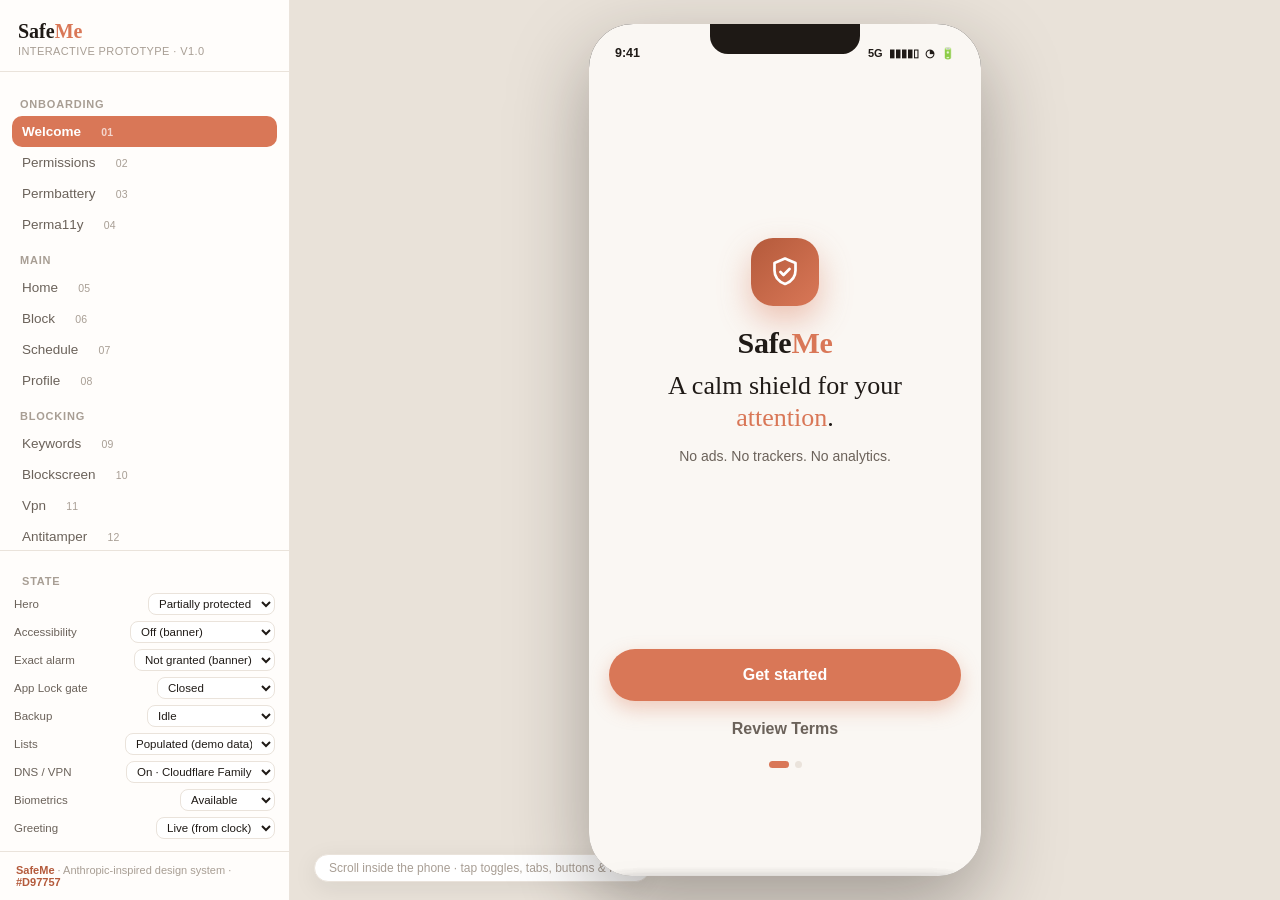
==== commit 512b17d2: "ref(prototype): app-lock sheets match AppLockSheets.kt (P5e) AppLockSetupSheet (3-step wizard) + Aut" ====
--- a/Reference/prototype/index.html
+++ b/Reference/prototype/index.html
@@ -823,7 +823,7 @@
           <div class="li" data-m="password" onclick="setLockMethod('password')"><div class="ic"><svg viewBox="0 0 24 24"><rect x="3" y="6" width="18" height="12" rx="2"/><path d="M7 10h.01M11 10h.01M15 10h.01M7 14h10"/></svg></div><div class="tx"><div class="t">Password</div><div class="s">Letters &amp; numbers</div></div><div class="checkbox"><svg viewBox="0 0 24 24"><path d="M5 12l5 5L20 6"/></svg></div></div>
           <div class="li" data-m="pattern" onclick="setLockMethod('pattern')"><div class="ic"><svg viewBox="0 0 24 24"><path d="M6 6h.01M12 6h.01M18 6h.01M6 12h.01M12 12h.01M18 12h.01M6 18h.01M12 18h.01M18 18h.01"/></svg></div><div class="tx"><div class="t">Pattern</div><div class="s">Draw a sequence on a 3×3 grid</div></div><div class="checkbox"><svg viewBox="0 0 24 24"><path d="M5 12l5 5L20 6"/></svg></div></div>
         </div>
-        <button class="btn btn-primary btn-block" id="setupNext" disabled onclick="setupStep(2)">Continue</button>
+        <button class="btn btn-primary btn-block" id="setupNext" style="margin-top:16px" onclick="setupStep(2)">Continue</button>
       </div>
       <div class="setp" id="setC" style="display:none">
         <div class="set-body">
@@ -885,7 +885,7 @@
       <div class="grab"></div>
       <h3>Auto-lock</h3>
       <div class="s-sub">Lock SafeMe automatically after a delay.</div>
-      <div class="list" style="margin-top:14px">
+      <div class="list" id="autoLockList">
         <div class="li" onclick="pickAuto(this,'Immediately')"><div class="tx"><div class="t">Immediately</div><div class="s">Lock as soon as the app leaves</div></div><div class="checkbox on"><svg viewBox="0 0 24 24"><path d="M5 12l5 5L20 6"/></svg></div></div>
         <div class="li" onclick="pickAuto(this,'After 15 seconds')"><div class="tx"><div class="t">After 15 seconds</div><div class="s">15s after the app leaves</div></div><div class="checkbox"><svg viewBox="0 0 24 24"><path d="M5 12l5 5L20 6"/></svg></div></div>
         <div class="li" onclick="pickAuto(this,'After 30 seconds')"><div class="tx"><div class="t">After 30 seconds</div><div class="s">30s after the app leaves</div></div><div class="checkbox"><svg viewBox="0 0 24 24"><path d="M5 12l5 5L20 6"/></svg></div></div>
--- a/Reference/prototype/css/styles.css
+++ b/Reference/prototype/css/styles.css
@@ -274,11 +274,16 @@
   /* ---------- Modal ---------- */
   .scrim{position:absolute;inset:0;background:rgba(31,26,22,.42);z-index:70;opacity:0;pointer-events:none;transition:.22s}
   .scrim.show{opacity:1;pointer-events:auto}
+  /* ModalBottomSheet content padding is horizontal 20 / bottom 26-28 with NO top
+     padding — the sheet's own inset spaces the grab bar. Most sheets then put
+     GrabBar (40x5, 16 below) straight on top, so the title sits 21px down. */
   .sheet{position:absolute;left:0;right:0;bottom:0;background:var(--surface);border-radius:26px 26px 0 0;z-index:75;
-         transform:translateY(105%);transition:transform .3s var(--ease);padding:10px 20px 26px;max-height:88%;
+         transform:translateY(105%);transition:transform .3s var(--ease);padding:0 20px 26px;max-height:88%;
          overflow-y:auto;box-shadow:var(--shadow-lg)}
   .sheet.show{transform:none}
-  .sheet .grab{width:40px;height:5px;border-radius:4px;background:var(--line);margin:6px auto 16px}
+  .sheet .grab{width:40px;height:5px;border-radius:4px;background:var(--line);margin:0 auto 16px}
+  /* BlockSheets adds an explicit 6dp top inset to its column. */
+  #sheetBsImg, #sheetBsMsg{padding-top:6px}
   .sheet h3{font-size:18px;font-weight:700;margin-bottom:4px}
   .sheet .s-sub{font-size:13px;color:var(--ink-2);margin-bottom:16px}
   .sheet .row2{display:flex;gap:10px}
@@ -328,9 +333,12 @@
   .setup-lock-cta .sl-chev{display:flex;align-items:center;flex:none;opacity:.95;transition:transform .18s var(--ease)}
   .setup-lock-cta:active .sl-chev{transform:translateX(3px)}
   .setup-lock-cta .sl-chev svg{width:20px;height:20px;stroke:currentColor;fill:none;stroke-width:2;stroke-linecap:round;stroke-linejoin:round}
+  /* AutoLockSheet: option list 14 below the subtitle, 16 above Done */
+  #autoLockList{margin-top:14px}
   .steps{display:flex;gap:6px;justify-content:center;margin:4px auto 16px}
   .steps span{width:8px;height:8px;border-radius:999px;background:var(--line);transition:.2s var(--ease)}
-  .steps span.on{width:20px;background:var(--brand)}
+  /* AppLockSheets.Steps: every reached step becomes a 24dp brand pill */
+  .steps span.on{width:24px;background:var(--brand)}
   .patgrid{display:grid;grid-template-columns:repeat(3,1fr);gap:12px;max-width:270px;margin:6px auto 0}
   .patgrid button{aspect-ratio:1;border-radius:50%;background:var(--brand-soft);display:flex;align-items:center;
                   justify-content:center;font-size:15px;font-weight:700;color:var(--brand-dark);transition:.15s}
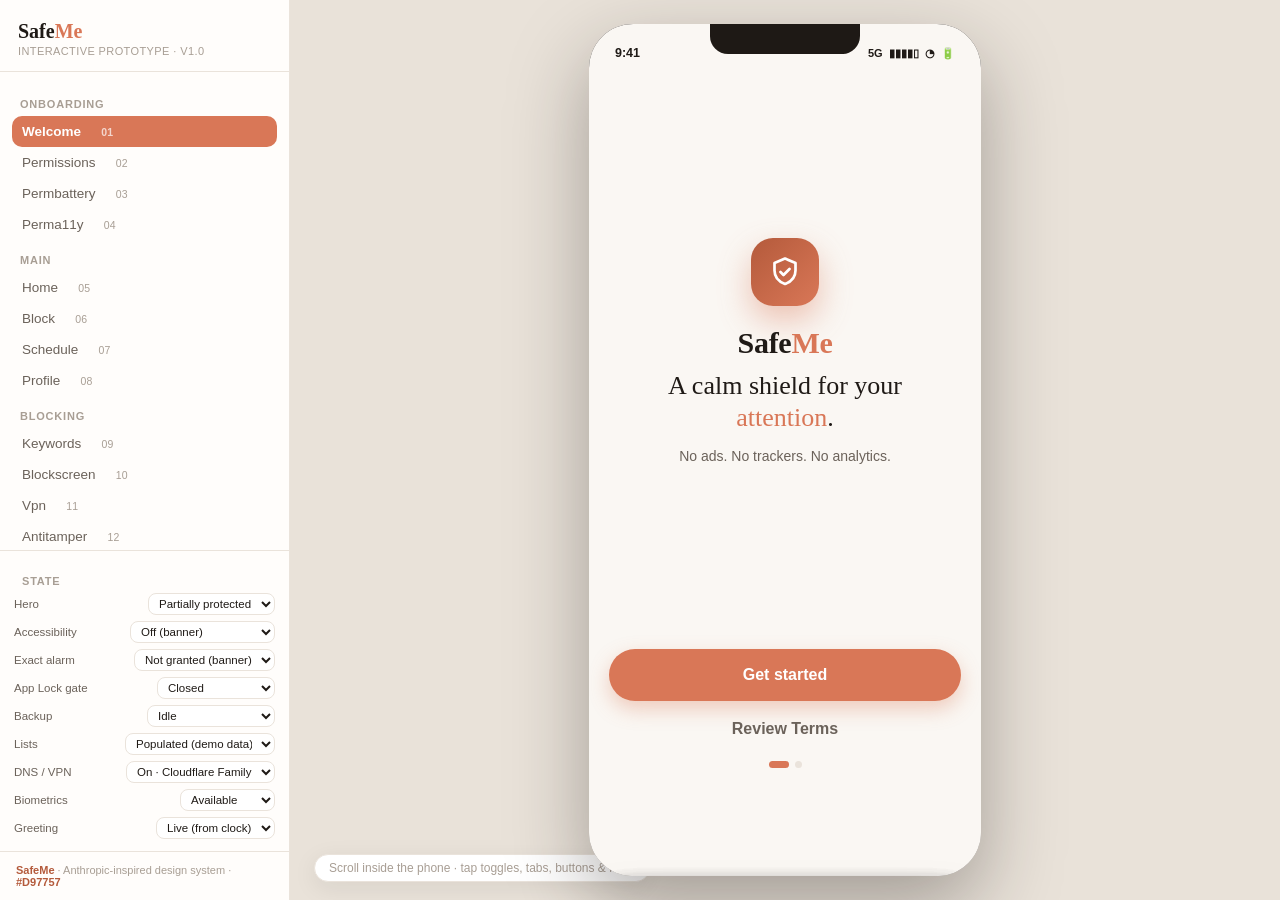
==== commit 3f42ea78: "ref(prototype): title-rule sheet matches TitleBlockScreen (P5f) - the scope note was a bare 12sp ink" ====
--- a/Reference/prototype/index.html
+++ b/Reference/prototype/index.html
@@ -804,12 +804,13 @@
       <div class="grab"></div>
       <h3 id="titleSheetTitle">Add title rule</h3>
       <div class="s-sub">Blocks System Settings pages whose window title matches.</div>
-      <label class="field"><svg viewBox="0 0 24 24"><path d="M5 5h14M12 5v14M8 19h8"/></svg><input id="titleInput" placeholder="e.g. Apps"></label>
-      <div class="group-label" style="margin-top:14px">Match</div>
+      <label class="field f50"><svg viewBox="0 0 24 24"><path d="M5 5h14M12 5v14M8 19h8"/></svg><input id="titleInput" placeholder="e.g. Apps"></label>
+      <div class="group-label" id="titleMatchLbl">Match</div>
       <div class="seg" id="titleMode"><button class="on" onclick="togSeg(this)">Contains</button><button onclick="togSeg(this)">Exact</button><button onclick="togSeg(this)">Starts with</button></div>
-      <div style="font-size:12px;line-height:18px;color:var(--ink-3);margin-top:10px">Applies only to System Settings</div>
-      <div class="row2" style="margin-top:18px"><button class="btn btn-ghost" onclick="closeSheets()">Cancel</button><button class="btn btn-primary" id="titleSaveBtn" onclick="addTitle()">Add Title</button></div>
-      <button class="btn btn-ghost btn-block" id="titleDel" style="margin-top:12px;display:none" onclick="delTitle()"><svg viewBox="0 0 24 24"><path d="M4 7h16M9 7V5h6v2M7 7l1 13h8l1-13"/></svg>Delete rule</button>
+      <!-- tb_sheet_scope_note: brandSoft r12 banner, not a bare caption -->
+      <div class="scope-note"><svg viewBox="0 0 24 24"><circle cx="12" cy="12" r="9"/><path d="M12 8h.01M11 12h1v4h1"/></svg><span>Applies only to System Settings</span></div>
+      <div class="row2 sheet-actions" style="margin-top:18px"><button class="btn btn-outline" onclick="closeSheets()">Cancel</button><button class="btn btn-primary" id="titleSaveBtn" onclick="addTitle()">Add title rule</button></div>
+      <button class="title-del" id="titleDel" style="display:none" onclick="delTitle()"><svg viewBox="0 0 24 24"><path d="M4 7h16M9 7V5h6v2M7 7l1 13h8l1-13"/></svg>Delete rule</button>
     </div>
 
         <div class="sheet" id="sheetLockSetup">
--- a/Reference/prototype/css/styles.css
+++ b/Reference/prototype/css/styles.css
@@ -333,6 +333,19 @@
   .setup-lock-cta .sl-chev{display:flex;align-items:center;flex:none;opacity:.95;transition:transform .18s var(--ease)}
   .setup-lock-cta:active .sl-chev{transform:translateX(3px)}
   .setup-lock-cta .sl-chev svg{width:20px;height:20px;stroke:currentColor;fill:none;stroke-width:2;stroke-linecap:round;stroke-linejoin:round}
+  /* TitleBlock sheet: MATCH label 14/10 (no horizontal inset), the scope note is
+     a brandSoft r12 banner with an 18dp info glyph 14 below the segment, and the
+     delete action is a plain 48dp danger row 12 below the buttons. */
+  #sheetTitle .group-label{margin:14px 0 10px}
+  .scope-note{display:flex;align-items:center;gap:10px;margin-top:14px;padding:12px 14px;
+              border-radius:12px;background:var(--brand-soft);color:var(--brand-dark)}
+  .scope-note svg{width:18px;height:18px;flex:none;stroke:currentColor;fill:none;stroke-width:2;
+                  stroke-linecap:round;stroke-linejoin:round}
+  .scope-note span{font-size:13px;font-weight:600}
+  .title-del{display:flex;align-items:center;justify-content:center;gap:8px;width:100%;height:48px;
+             margin-top:12px;border-radius:999px;color:var(--danger);font-size:15px;font-weight:600}
+  .title-del svg{width:18px;height:18px;stroke:currentColor;fill:none;stroke-width:2;
+                 stroke-linecap:round;stroke-linejoin:round}
   /* AutoLockSheet: option list 14 below the subtitle, 16 above Done */
   #autoLockList{margin-top:14px}
   .steps{display:flex;gap:6px;justify-content:center;margin:4px auto 16px}
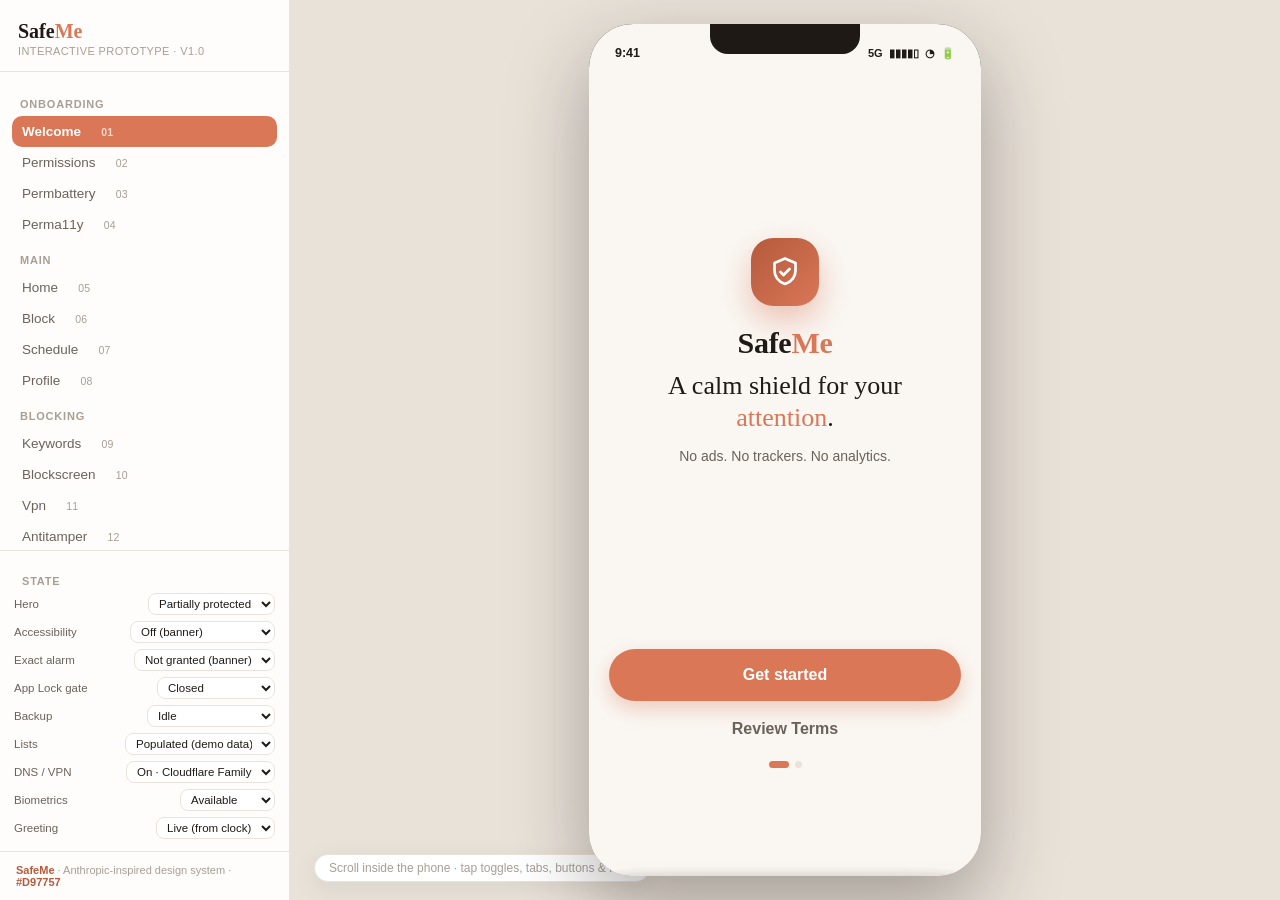
==== commit 6d9f1fc9: "ref(prototype): DNS/VPN sheets match DnsVpnSheets.kt (P5g) CustomDnsSheet + VpnAppsSheet.  - DNS val" ====
--- a/Reference/prototype/index.html
+++ b/Reference/prototype/index.html
@@ -987,18 +987,20 @@
     </div>
 
     <!-- Custom DNS preset -->
-    <div class="sheet" id="sheetDnsCustom">
+    <div class="sheet bs-top" id="sheetDnsCustom">
       <div class="grab"></div>
       <h3>Custom DNS</h3>
       <div class="s-sub">Enter resolver addresses — IPv4 is required.</div>
-      <label class="field"><svg viewBox="0 0 24 24"><path d="M12 3l7 3v5c0 4.5-3 7.5-7 9-4-1.5-7-4.5-7-9V6z"/></svg><input id="dnsIpv4" placeholder="IPv4 e.g. 1.1.1.1"></label>
-      <label class="field" style="margin-top:10px"><svg viewBox="0 0 24 24"><path d="M12 3l7 3v5c0 4.5-3 7.5-7 9-4-1.5-7-4.5-7-9V6z"/></svg><input id="dnsIpv6" placeholder="IPv6 (optional)"></label>
-      <div class="note" style="margin-top:12px"><svg viewBox="0 0 24 24"><circle cx="12" cy="12" r="9"/><path d="M12 8h.01M11 12h1v4h1"/></svg><span>IPv4 is validated strictly; IPv6 is optional and validated if provided.</span></div>
-      <div class="row2" style="margin-top:18px"><button class="btn btn-ghost" onclick="closeSheets()">Cancel</button><button class="btn btn-primary" onclick="saveDns()">Save</button></div>
+      <label class="field"><svg viewBox="0 0 24 24"><path d="M12 3l7 3v5c0 4.5-3 7.5-7 9-4-1.5-7-4.5-7-9V6z"/></svg><input id="dnsIpv4" placeholder="IPv4 e.g. 1.1.1.1" oninput="dnsErr('')"></label>
+      <label class="field" style="margin-top:10px"><svg viewBox="0 0 24 24"><path d="M12 3l7 3v5c0 4.5-3 7.5-7 9-4-1.5-7-4.5-7-9V6z"/></svg><input id="dnsIpv6" placeholder="IPv6 (optional)" oninput="dnsErr('')"></label>
+      <div class="dns-note"><svg viewBox="0 0 24 24"><circle cx="12" cy="12" r="9"/><path d="M12 8h.01M11 12h1v4h1"/></svg><span>IPv4 is validated strictly; IPv6 is optional and validated if provided.</span></div>
+      <!-- lookahead is left-aligned above the actions; it never toasts -->
+      <div class="dns-err" id="dnsErr"></div>
+      <div class="row2" style="margin-top:18px"><button class="btn btn-outline" onclick="closeSheets()">Cancel</button><button class="btn btn-primary" onclick="saveDns()">Save</button></div>
     </div>
 
     <!-- VPN whitelist apps -->
-    <div class="sheet" id="sheetVpnApps">
+    <div class="sheet bs-top" id="sheetVpnApps">
       <div class="grab"></div>
       <h3>VPN whitelist</h3>
       <div class="s-sub">Select apps exempt from filtering.</div>
--- a/Reference/prototype/css/styles.css
+++ b/Reference/prototype/css/styles.css
@@ -514,6 +514,17 @@
   /* inline validation copy (13sp semibold danger, 12dp below the AM/PM segment) */
   .time-err{font-size:13px;font-weight:600;line-height:18px;color:var(--danger);text-align:center;margin-top:12px}
   .time-err:empty{display:none}
+  /* DnsVpnSheets: grab + a 6dp column top inset, and the DNS note is a plain
+     16dp ink-3 glyph beside 12sp/18 ink-2 text (not a card). */
+  .sheet.bs-top{padding-top:6px}
+  .dns-note{display:flex;align-items:flex-start;gap:8px;margin-top:12px}
+  .dns-note svg{width:16px;height:16px;flex:none;margin-top:2px;stroke:var(--ink-3);fill:none;
+                stroke-width:2;stroke-linecap:round;stroke-linejoin:round}
+  .dns-note span{font-size:12px;line-height:18px;color:var(--ink-2)}
+  /* error line: left-aligned 12sp danger, 18 above the actions */
+  .dns-err{font-size:12px;line-height:18px;color:var(--danger);text-align:left;margin-top:18px}
+  .dns-err:empty{display:none}
+  .dns-err:not(:empty){margin-bottom:10px}
   .stepper .col{display:flex;flex-direction:column;align-items:center;gap:10px}
   .stepper .col small{font-size:11px;color:var(--ink-3);font-weight:700;text-transform:uppercase;letter-spacing:.6px}
   .stepper button{width:40px;height:40px;border-radius:50%;background:var(--brand-soft);color:var(--brand-dark);font-size:18px;font-weight:700;cursor:pointer}
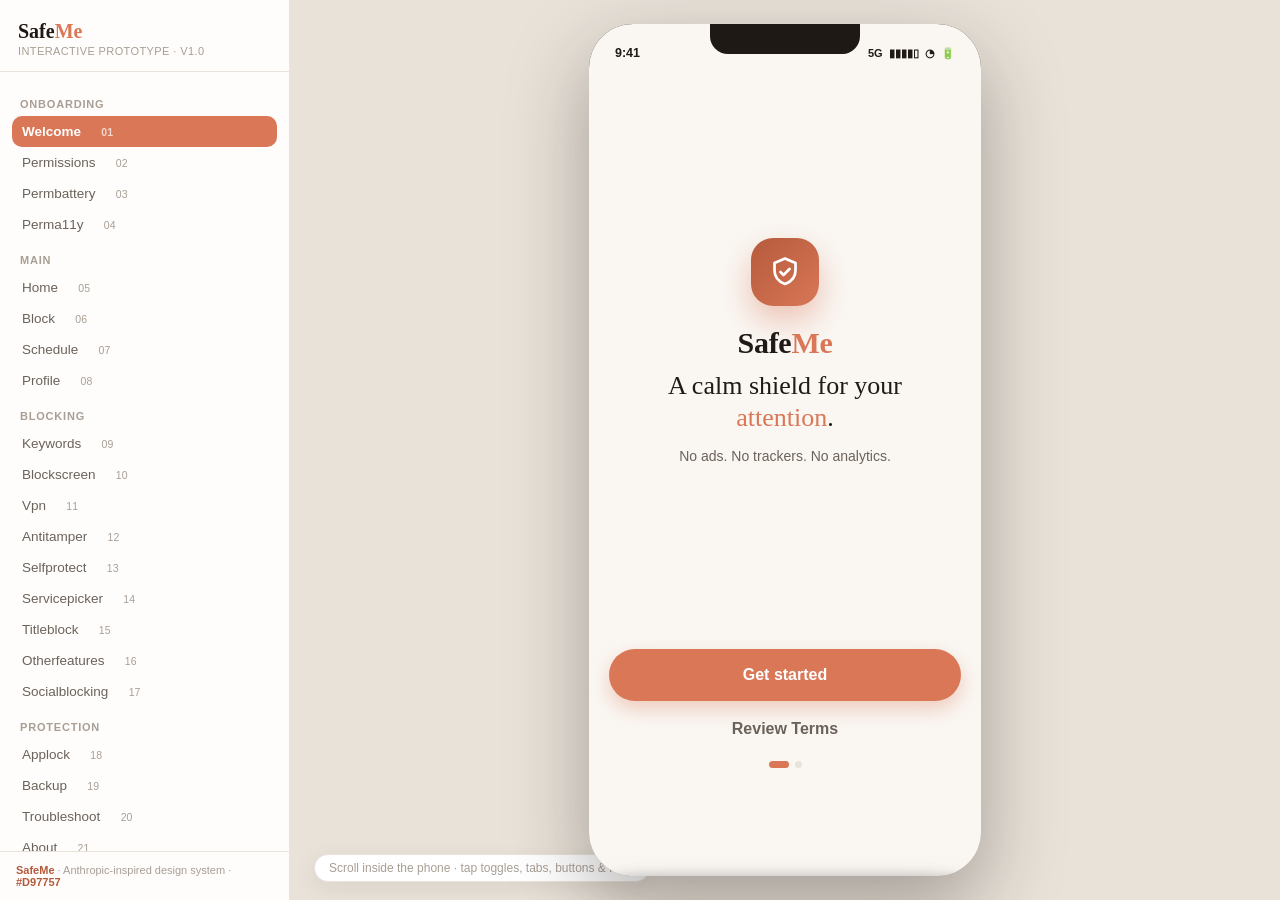
==== commit 9a7f4ad7: "docs(focus): FocusMe copy in the HTML prototype COD-80. Design-reference only (Reference/prototype i" ====
--- a/Reference/prototype/index.html
+++ b/Reference/prototype/index.html
@@ -16,74 +16,6 @@
     <small>Interactive prototype · v1.0</small>
   </div>
   <div class="ptb-groups" id="ptbGroups"></div>
-  <div class="ptb-state" id="ptbState">
-    <div class="ptb-grp">State</div>
-    <label>Hero
-      <select id="stHero" onchange="setDemo('hero',this.value)">
-        <option value="partial">Partially protected</option>
-        <option value="full">Fully protected</option>
-        <option value="paused">Protection paused</option>
-      </select>
-    </label>
-    <label>Accessibility
-      <select id="stA11y" onchange="setDemo('a11y',this.value)">
-        <option value="off">Off (banner)</option>
-        <option value="checking">Checking (no banner)</option>
-        <option value="on">On (no banner)</option>
-      </select>
-    </label>
-    <label>Exact alarm
-      <select id="stExact" onchange="setDemo('exact',this.value)">
-        <option value="not_granted">Not granted (banner)</option>
-        <option value="granted">Granted (no banner)</option>
-      </select>
-    </label>
-    <label>App Lock gate
-      <select id="stLock" onchange="setDemo('lock',this.value)">
-        <option value="closed">Closed</option>
-        <option value="gate">Gate (PIN 1234)</option>
-        <option value="lockout">Lockout · 5 min</option>
-      </select>
-    </label>
-    <label>Backup
-      <select id="stBackup" onchange="setDemo('backup',this.value)">
-        <option value="idle">Idle</option>
-        <option value="exporting">Exporting…</option>
-        <option value="restoring">Restoring…</option>
-        <option value="not_json">Error · not JSONC</option>
-        <option value="rollback">Error · rollback</option>
-      </select>
-    </label>
-    <label>Lists
-      <select id="stLists" onchange="setDemo('lists',this.value)">
-        <option value="populated">Populated (demo data)</option>
-        <option value="empty">Empty (first launch)</option>
-      </select>
-    </label>
-    <label>DNS / VPN
-      <select id="stVpn" onchange="setDemo('vpn',this.value)">
-        <option value="on">On · Cloudflare Family</option>
-        <option value="off">Off</option>
-        <option value="custom">Custom · IPv4 + IPv6</option>
-        <option value="system">System-wide</option>
-        <option value="schedule">Schedule block active</option>
-      </select>
-    </label>
-    <label>Biometrics
-      <select id="stBio" onchange="setDemo('bio',this.value)">
-        <option value="available">Available</option>
-        <option value="unavailable">Unavailable</option>
-      </select>
-    </label>
-    <label>Greeting
-      <select id="stGreet" onchange="setDemo('greeting',this.value)">
-        <option value="live">Live (from clock)</option>
-        <option value="evening">Evening</option>
-        <option value="morning">Morning</option>
-        <option value="afternoon">Afternoon</option>
-      </select>
-    </label>
-  </div>
   <div class="ptb-foot"><b>SafeMe</b> · Anthropic-inspired design system · <b>#D97757</b></div>
 </aside>
 
@@ -178,22 +110,22 @@
       <section class="screen nav-on" id="sc-home">
         <div style="display:flex;align-items:center;gap:10px;padding-top:10px">
           <div class="avatar">A</div>
-          <div style="flex:1"><div id="homeGreeting" style="font-weight:700;font-size:16px">Good evening, Alex</div><div id="homeDate" style="font-size:12px;color:var(--ink-2)">Wednesday, 9:41 PM</div></div>
-          <span class="pill g" id="homePill"><span class="pdot"></span>Protected</span>
+          <div style="flex:1"><div style="font-weight:700;font-size:16px">Good evening, Alex</div><div style="font-size:12px;color:var(--ink-2)">Wednesday, 9:41 PM</div></div>
+          <span class="pill g"><span class="pdot"></span>Protected</span>
         </div>
 
         <div class="hero" style="margin-top:16px">
-          <div class="tag" id="homeHeroTag">Shield status</div>
-          <h2 id="homeHeroTitle">Fully protected</h2>
-          <p id="homeHeroSub">8 of 10 layers active · 2 need attention</p>
+          <div class="tag">Shield status</div>
+          <h2>Fully protected</h2>
+          <p>8 of 10 layers active · 2 need attention</p>
           <div class="rings"></div><div class="rings r2"></div>
           <div class="row">
-            <div class="ring" style="width:56px;height:56px"><svg viewBox="0 0 64 64" style="width:56px;height:56px"><circle class="bg" cx="32" cy="32" r="26" fill="none" stroke-width="6"/><circle class="fg" id="homeHeroRing" cx="32" cy="32" r="26" fill="none" stroke-width="6" stroke-dasharray="163.4" stroke-dashoffset="32.7" transform="rotate(-90 32 32)"/></svg></div>
+            <div class="ring" style="width:56px;height:56px"><svg viewBox="0 0 64 64" style="width:56px;height:56px"><circle class="bg" cx="32" cy="32" r="26" fill="none" stroke-width="6"/><circle class="fg" cx="32" cy="32" r="26" fill="none" stroke-width="6" stroke-dasharray="163.4" stroke-dashoffset="32.7" transform="rotate(-90 32 32)"/></svg></div>
             <button class="btn" style="background:rgba(255,255,255,.16);color:#fff" onclick="nav('block')">Review shield</button>
           </div>
         </div>
 
-        <div class="card" id="a11yBanner" data-a11y="off" style="display:flex;align-items:center;gap:14px;margin-top:12px;background:rgba(244,67,54,.07);border-color:var(--danger)">
+        <div class="card" id="a11yBanner" style="display:flex;align-items:center;gap:14px;margin-top:12px;background:rgba(244,67,54,.07);border-color:var(--danger)">
           <div class="ic r" id="a11yIc"><svg viewBox="0 0 24 24"><circle cx="16" cy="4" r="1"/><path d="m18 19 1-7-6 1M5 8l3-3 5.5 3-2.36 3.5M4.24 14.5a5 5 0 006.88 6M13.76 17.5a5 5 0 00-6.88-6"/></svg></div>
           <div style="flex:1"><div class="ctitle" id="a11yTitle">Accessibility service is off</div><div class="csub" id="a11ySub">SafeMe can't detect blocked content until you enable it</div></div>
           <span class="pill r" id="a11yPill"><span class="pdot"></span>Disabled</span>
@@ -202,27 +134,27 @@
 
         <div class="card" style="display:flex;align-items:center;gap:14px">
           <div style="flex:1"><div class="ctitle">Master protection</div><div class="csub">Master switch — blocks across all layers</div></div>
-          <div class="sw on" id="homeMaster" data-toggle></div>
+          <div class="sw on" data-toggle></div>
         </div>
 
         <div class="sec-t">Quick actions <span class="more" onclick="nav('quickactions')">Edit</span></div>
         <div class="grid2">
           <button class="qa" onclick="nav('applock')"><div class="ic"><svg viewBox="0 0 24 24"><rect x="5" y="11" width="14" height="9" rx="2"/><path d="M8 11V8a4 4 0 018 0v3"/></svg></div><div class="t">App lock</div><div class="s">Protect apps</div></button>
           <button class="qa" onclick="nav('keywords')"><div class="ic"><svg viewBox="0 0 24 24"><path d="M4 9h16M4 15h16M10 3L8 21M16 3l-2 18"/></svg></div><div class="t">Add keyword</div><div class="s">Block more sites</div></button>
-          <button class="qa" onclick="nav('scheduleedit')"><div class="ic"><svg viewBox="0 0 24 24"><rect x="4" y="5" width="16" height="16" rx="3"/><path d="M4 10h16M9 3v4M15 3v4"/></svg></div><div class="t">New schedule</div><div class="s">Recurring window</div></button>
+          <button class="qa" onclick="nav('scheduleedit')"><div class="ic"><svg viewBox="0 0 24 24"><rect x="4" y="5" width="16" height="16" rx="3"/><path d="M4 10h16M9 3v4M15 3v4"/></svg></div><div class="t">New focus session</div><div class="s">Recurring window</div></button>
           <button class="qa" onclick="nav('backup')"><div class="ic"><svg viewBox="0 0 24 24"><path d="M21 15v4a2 2 0 01-2 2H5a2 2 0 01-2-2v-4M7 10l5 5 5-5M12 15V3"/></svg></div><div class="t">Backup</div><div class="s">Export to JSON</div></button>
         </div>
 
         <div class="sec-t">Today</div>
         <div class="stats two">
           <div class="stat b"><div class="n" id="homeBlocked">0</div><div class="l">Blocked</div></div>
-          <div class="stat o"><div class="n" id="homeSchedules">0</div><div class="l">Schedules</div></div>
+          <div class="stat o"><div class="n" id="homeSchedules">0</div><div class="l">Focus sessions</div></div>
         </div>
 
         <div class="sec-t">Recent activity <span class="more" onclick="nav('history')">History</span></div>
         <div class="card feed">
           <div id="homeFeed"></div>
-          <div id="homeFeedEmpty" class="feed-empty">No activity yet — blocks, schedules and protection changes will show up here</div>
+          <div id="homeFeedEmpty" class="feed-empty">No activity yet — blocks, focus sessions and protection changes will show up here</div>
         </div>
       </section>
 
@@ -241,8 +173,8 @@
         </div>
         <div class="stats" style="margin-top:12px">
           <div class="stat b"><div class="n" id="blkBlocked">0</div><div class="l">Blocked today</div></div>
-          <div class="stat g"><div class="n" id="blkKeywords">0</div><div class="l">Keywords</div></div>
-          <div class="stat o"><div class="n" id="blkLayers">0</div><div class="l">Layers active</div></div>
+          <div class="stat g"><div class="n">454</div><div class="l">Keywords</div></div>
+          <div class="stat o"><div class="n">3</div><div class="l">Layers active</div></div>
         </div>
 
         <div class="qa" role="button" tabindex="0" style="margin-top:12px;cursor:pointer" onclick="kwGo('keywords')"><div style="display:flex;align-items:center;gap:12px;width:100%"><div class="ic"><svg viewBox="0 0 24 24"><path d="M4 6h16M4 12h16M4 18h16"/></svg></div><div style="flex:1;min-width:0"><div class="t">Custom Keywords &amp; Web Blocking</div><div class="s" id="mgCardSub">0 keywords · 0 websites · 0 trusted</div></div><span class="chev"><svg viewBox="0 0 24 24"><path d="M9 5l7 7-7 7"/></svg></span></div><div class="seg" style="margin-top:12px"><button class="on" onclick="event.stopPropagation();kwGo('keywords')">Keywords</button><button onclick="event.stopPropagation();kwGo('websites')">Websites</button></div></div>
@@ -262,35 +194,36 @@
       
       <!-- ================= SCHEDULE ================= -->
       <section class="screen nav-on" id="sc-schedule">
-        <div class="sub"><h1>Schedule-Based App Blocking</h1><button class="btn sm btn-primary" onclick="openSchedEdit(null)">+ New</button></div>
+        <div class="sub"><h1>FocusMe</h1><button class="btn sm btn-primary" onclick="openSchedEdit(null)">+ New</button></div>
         <div class="hero" id="schedHero">
           <div class="hero-ic"><svg viewBox="0 0 24 24"><rect x="4" y="5" width="16" height="16" rx="3"/><path d="M4 10h16M9 3v4M15 3v4"/></svg></div>
-          <div class="tag">Schedule-Based App Blocking</div>
-          <h2 id="schedHeroCount">0 active schedules</h2>
-          <p id="schedHeroSub">No schedules yet — create one</p>
+          <div class="tag">FocusMe</div>
+          <h2 id="schedHeroCount">0 active focus sessions</h2>
+          <p id="schedHeroSub">No focus sessions yet — create one</p>
           <div class="hero-foot"><span class="pill r" id="schedHeroPill"><span class="pdot"></span>Off</span></div>
           <div class="rings"></div><div class="rings r2"></div>
         </div>
 
         <div class="banner" id="schA11yWarn">
           <div class="ic"><svg viewBox="0 0 24 24"><circle cx="16" cy="4" r="1"/><path d="m18 19 1-7-6 1M5 8l3-3 5.5 3-2.36 3.5M4.24 14.5a5 5 0 006.88 6M13.76 17.5a5 5 0 006.88-6"/></svg></div>
-          <div class="tx"><div class="t">Accessibility Service required</div><div class="s">This schedule blocks app launches, so it won't work until SafeMe's Accessibility Service is enabled.</div></div>
-          <button class="btn btn-primary sm" onclick="openA11y()">Enable</button>
-          <button class="x" onclick="dismissSchedBanner(this,'a11y')" aria-label="Dismiss warning"><svg viewBox="0 0 24 24"><path d="M6 6l12 12M18 6L6 18"/></svg></button>
+          <div class="tx"><div class="t">Accessibility Service required</div><div class="s">Focus sessions block app launches, so they won't work until SafeMe's Accessibility Service is enabled.</div></div>
+          <button class="btn btn-primary sm" onclick="toast('Opening Accessibility settings')">Enable</button>
+          <button class="x" onclick="dismissBanner(this)" aria-label="Dismiss warning"><svg viewBox="0 0 24 24"><path d="M6 6l12 12M18 6L6 18"/></svg></button>
         </div>
         <div class="banner" id="schExactWarn">
           <div class="ic"><svg viewBox="0 0 24 24"><circle cx="12" cy="12" r="9"/><path d="M12 7v5l3 2"/></svg></div>
-          <div class="tx"><div class="t">Precise schedule timing is off</div><div class="s">Schedules may start or stop minutes late until you allow SafeMe to set exact alarms.</div></div>
-          <button class="btn btn-primary sm" onclick="openExactAlarm()">Enable</button>
-          <button class="x" onclick="dismissSchedBanner(this,'exact')" aria-label="Dismiss warning"><svg viewBox="0 0 24 24"><path d="M6 6l12 12M18 6L6 18"/></svg></button>
-        </div>
-        <div class="card" onclick="openSheet('sheetExclude')" style="display:flex;align-items:center;gap:12px;margin-top:12px">
-          <div class="ic" style="width:40px;height:40px;border-radius:13px;background:var(--brand-soft);color:var(--brand)"><svg viewBox="0 0 24 24"><circle cx="12" cy="12" r="9"/><path d="M12 8h.01M11 12h1v4h1"/></svg></div>
-          <div style="flex:1;min-width:0"><div class="ctitle">Exclude Apps</div><div class="csub" id="schExcludeSub">Never blocked by any schedule</div></div>
-          <button class="btn sm" style="height:38px;padding:0 16px;background:var(--brand-soft);color:var(--brand-dark);font-size:13.5px;font-weight:600" onclick="openSheet('sheetExclude')">Manage</button>
-        </div>
-
-        <div class="sec-t" style="margin-top:20px">Your schedules</div>
+          <div class="tx"><div class="t">Precise timing is off</div><div class="s">Focus sessions may start or stop minutes late until you allow SafeMe to set exact alarms.</div></div>
+          <button class="btn btn-primary sm" onclick="toast('Opening exact-alarm settings')">Enable</button>
+          <button class="x" onclick="dismissBanner(this)" aria-label="Dismiss warning"><svg viewBox="0 0 24 24"><path d="M6 6l12 12M18 6L6 18"/></svg></button>
+        </div>
+        <div class="card" style="display:flex;align-items:center;gap:12px;margin-top:12px">
+          <div class="ic g" style="width:40px;height:40px;border-radius:13px"><svg viewBox="0 0 24 24"><path d="M12 2l7 3v5c0 4.5-3 7.5-7 9-4-1.5-7-4.5-7-9V6z"/><path d="M9 12l2 2 4-4"/></svg></div>
+          <div style="flex:1;min-width:0"><div class="ctitle">Exclude Apps</div><div class="csub" id="schExcludeSub">Never blocked by any focus session</div></div>
+          <button class="btn btn-secondary sm" style="border:1px solid var(--line);background:var(--surface);color:var(--ink)" onclick="openSheet('sheetApps')">Manage</button>
+        </div>
+
+        <div class="sec-t" style="margin-top:20px">Your focus sessions</div>
+        <div id="schedEmpty" style="display:none;font-size:12.5px;line-height:18px;color:var(--ink-2);padding:4px 2px">No focus sessions yet — create one</div>
         <div id="schedList" style="display:flex;flex-direction:column;gap:12px"></div>
         <div class="note" style="margin-top:12px"><svg viewBox="0 0 24 24"><circle cx="12" cy="12" r="9"/><path d="M12 8h.01M11 12h1v4h1"/></svg><span>Alarm-driven boundaries with a 15-min safety net and boot re-arm — restrictions never silently lapse.</span></div>
       </section>
@@ -328,13 +261,13 @@
           <span class="chev" style="color:var(--ink-3)"><svg viewBox="0 0 24 24"><path d="M9 5l7 7-7 7"/></svg></span>
         </div>
         <div class="list">
-          <button class="li" onclick="nav('about')"><div class="ic"><svg viewBox="0 0 24 24"><circle cx="12" cy="12" r="9"/><path d="M12 11v5M12 8h.01"/></svg></div><div class="tx"><div class="t">About</div><div class="s" id="profAboutSub">v0.1.0 · version info</div></div><span class="chev"><svg viewBox="0 0 24 24"><path d="M9 5l7 7-7 7"/></svg></span></button>
+          <button class="li" onclick="nav('about')"><div class="ic"><svg viewBox="0 0 24 24"><circle cx="12" cy="12" r="9"/><path d="M12 11v5M12 8h.01"/></svg></div><div class="tx"><div class="t">About</div><div class="s">v0.1.0 · version info</div></div><span class="chev"><svg viewBox="0 0 24 24"><path d="M9 5l7 7-7 7"/></svg></span></button>
           <button class="li" onclick="toast('Contact: support@safeme.app')"><div class="ic o"><svg viewBox="0 0 24 24"><path d="M4 5h16v14H4z"/><path d="M4 6l8 7 8-7"/></svg></div><div class="tx"><div class="t">Contact Support</div><div class="s">We reply within a day</div></div><span class="chev"><svg viewBox="0 0 24 24"><path d="M9 5l7 7-7 7"/></svg></span></button>
         </div>
 
         <div class="group-label" style="color:var(--danger)">Danger zone</div>
-        <button class="btn btn-danger btn-block" onclick="openDlg('dlgDelete')">Delete account</button>
-        <div id="profFooter" style="text-align:center;font-size:11.5px;color:var(--ink-3);margin-top:16px;line-height:1.6">SafeMe v0.1.0 · open://protectyourself<br>No ads · no trackers · no analytics</div>
+        <button class="btn btn-danger btn-block" onclick="openSheet('sheetDelete')">Delete account</button>
+        <div style="text-align:center;font-size:11.5px;color:var(--ink-3);margin-top:16px;line-height:1.6">SafeMe v0.1.0 · open://protectyourself<br>No ads · no trackers · no analytics</div>
       </section>
 
       <!-- ================= SUB SCREENS ================= -->
@@ -373,16 +306,16 @@
           <div class="bo-logo" style="width:52px;height:52px;border-radius:16px;background:linear-gradient(135deg,var(--brand-dark),var(--brand));display:flex;align-items:center;justify-content:center;margin:12px auto"><svg viewBox="0 0 24 24" style="width:28px;height:28px;stroke:#fff;fill:none;stroke-width:1.8;stroke-linecap:round;stroke-linejoin:round"><path d="M12 3l7 3v5c0 4.5-3 7.5-7 9-4-1.5-7-4.5-7-9V6z"/><path d="M9 12l2 2 4-4"/></svg></div>
           <div style="font-family:var(--serif);font-size:20px">This site is blocked</div>
           <div id="bsPreviewMsg" style="color:#C9BEB3;font-size:12.5px;margin-top:6px">Stay safe, Alex. You chose this.</div>
-          <div id="bsPreviewCount" style="color:#E8B78F;font-size:12px;margin-top:12px">Closing in 5s.</div>
+          <div id="bsPreviewCount" style="color:#E8B78F;font-size:12px;margin-top:12px">Closing in 5s…</div>
         </div>
         <div class="group-label">Customization</div>
         <div class="list">
-          <div class="li"><div class="ic"><svg viewBox="0 0 24 24"><rect x="4" y="5" width="16" height="14" rx="2"/><circle cx="9" cy="10" r="2"/><path d="M4 17l5-4 4 3 3-2 4 3"/></svg></div><div class="tx"><div class="t">Motivation image</div><div class="s" id="bsImgSub">None • SAF persistable URI</div></div><button class="btn sm btn-secondary" onclick="openSheet('sheetBsImg')">Choose</button></div>
+          <div class="li"><div class="ic"><svg viewBox="0 0 24 24"><rect x="4" y="5" width="16" height="14" rx="2"/><circle cx="9" cy="10" r="2"/><path d="M4 17l5-4 4 3 3-2 4 3"/></svg></div><div class="tx"><div class="t">Motivation image</div><div class="s" id="bsImgSub">None · SAF persistable URI</div></div><button class="btn sm btn-secondary" onclick="openSheet('sheetBsImg')">Choose</button></div>
           <div class="li"><div class="ic"><svg viewBox="0 0 24 24"><path d="M4 7h16M4 12h16M4 17h10"/></svg></div><div class="tx"><div class="t">Custom message</div><div class="s" id="bsMsgSub">"Stay safe, Alex. You chose this."</div></div><button class="btn sm btn-secondary" onclick="openSheet('sheetBsMsg')">Edit</button></div>
         </div>
         <div class="group-label">Close-gate policy</div>
         <div class="card">
-          <div style="display:flex;align-items:center;gap:12px"><div style="flex:1"><div class="ctitle">Dwell countdown</div><div class="csub">Time before Close unlocks • 3-120s</div></div><div style="display:flex;align-items:center;gap:10px"><button class="btn sm btn-secondary" onclick="dwellStep(-1)">−</button><span id="bsDwellVal" style="font-weight:800;min-width:34px;text-align:center">5s</span><button class="btn sm btn-secondary" onclick="dwellStep(1)">+</button></div></div>
+          <div style="display:flex;align-items:center;gap:12px"><div style="flex:1"><div class="ctitle">Dwell countdown</div><div class="csub">Time before Close unlocks · 3–120s</div></div><div style="display:flex;align-items:center;gap:10px"><button class="btn sm btn-secondary" onclick="dwellStep(-1)">−</button><span id="bsDwellVal" style="font-weight:800;min-width:34px;text-align:center">5s</span><button class="btn sm btn-secondary" onclick="dwellStep(1)">+</button></div></div>
         </div>
         <div class="card" style="display:flex;align-items:center;gap:12px"><div style="flex:1"><div class="ctitle">"Why am I seeing this?"</div><div class="csub">Show the explanation toggle</div></div><div class="sw on" data-toggle id="bsWhySw"></div></div>
         <button class="btn btn-primary btn-block" style="margin-top:14px" onclick="saveBlockScreen()">Save changes</button>
@@ -393,7 +326,7 @@
       <section class="screen" id="sc-vpn">
         <div class="sub"><button class="back" onclick="back()"><svg viewBox="0 0 24 24"><path d="M15 5l-7 7 7 7"/></svg></button><h1>DNS &amp; VPN Filtering</h1><p class="sub-desc">Filter traffic at the DNS level to block adult &amp; harmful sites.</p></div>
         <div class="card" style="display:flex;align-items:center;gap:12px;background:var(--brand-soft);border-color:var(--brand)">
-          <div style="flex:1"><div class="ctitle" style="color:var(--brand-dark)"><span class="pill g" id="vpnPill" style="margin-right:6px"><span class="pdot"></span>Active</span><span id="vpnTitle">VPN filtering is on</span></div><div class="csub" style="color:var(--brand-dark);margin-top:4px" id="vpnSub">Cloudflare Family · 0 exempt</div></div>
+          <div style="flex:1"><div class="ctitle" style="color:var(--brand-dark)"><span class="pill g" id="vpnPill" style="margin-right:6px"><span class="pdot"></span>Active</span><span id="vpnTitle">VPN filtering is on</span></div><div class="csub" style="color:var(--brand-dark)" id="vpnSub">Cloudflare Family · 0 exempt</div></div>
           <div class="sw on" data-toggle id="vpnToggle"></div>
         </div>
         <div class="group-label">DNS preset</div>
@@ -411,7 +344,7 @@
 
       <section class="screen" id="sc-antitamper">
         <div class="sub"><button class="back" onclick="back()"><svg viewBox="0 0 24 24"><path d="M15 5l-7 7 7 7"/></svg></button><h1>Anti-Tamper</h1><p class="sub-desc">Protects SafeMe from being disabled, uninstalled, or bypassed.</p></div>
-        <div class="card" style="display:flex;align-items:center;gap:12px;margin-top:14px"><div class="ic r" style="width:40px;height:40px;border-radius:13px;background:#F9E7E5;color:var(--danger);display:flex;align-items:center;justify-content:center;flex:none"><svg viewBox="0 0 24 24" style="width:20px;height:20px;stroke:currentColor;fill:none;stroke-width:2;stroke-linecap:round"><path d="M4 7h16M9 7V5h6v2M7 7l1 13h8l1-13"/></svg></div><div style="flex:1"><div class="ctitle">Prevent Uninstall</div><div class="csub">Prevents uninstall · blocks our app-info page</div></div><button class="btn sm btn-secondary" id="atAdminBtn" onclick="atToggleAdmin()">Activate</button></div>
+        <div class="card" style="display:flex;align-items:center;gap:12px;margin-top:14px"><div class="ic r" style="width:40px;height:40px;border-radius:13px;background:#F9E7E5;color:var(--danger);display:flex;align-items:center;justify-content:center;flex:none"><svg viewBox="0 0 24 24" style="width:20px;height:20px;stroke:currentColor;fill:none;stroke-width:2;stroke-linecap:round"><path d="M4 7h16M9 7V5h6v2M7 7l1 13h8l1-13"/></svg></div><div style="flex:1"><div class="ctitle">Prevent Uninstall</div><div class="csub">Prevents uninstall · blocks our app-info page</div></div><button class="btn sm btn-secondary" onclick="toast('Activating Prevent Uninstall…')">Activate</button></div>
         <button class="protect-btn" style="margin-top:14px" onclick="nav('selfprotect')">
           <span style="display:flex;align-items:center;gap:12px">
             <span class="pb-ic"><svg viewBox="0 0 24 24"><path d="M12 2l7 3v5c0 4.5-3 7.5-7 9-4-1.5-7-4.5-7-9V6z"/><path d="M12 9v6M9 12h6"/></svg></span>
@@ -419,7 +352,7 @@
             <span class="pb-chev"><svg viewBox="0 0 24 24"><path d="M9 5l7 7-7 7"/></svg></span>
           </span>
         </button>
-        <div class="note" style="margin-top:12px"><svg viewBox="0 0 24 24"><circle cx="12" cy="12" r="9"/><path d="M12 8h.01M11 12h1v4h1"/></svg><span>While on, SafeMe blocks its App Info, Device Admin and uninstall pages — and shows the protection screen before its own Accessibility page, then returns you away so the service can't be disabled by its own overlay.</span></div>
+        <div class="note" style="margin-top:12px"><svg viewBox="0 0 24 24"><circle cx="12" cy="12" r="9"/><path d="M12 8h.01M11 12h1v4h1"/></svg><span>Self-healing observer loop + WRITE_SECURE_SETTINGS re-enable keeps protection running.</span></div>
       </section>
 
       <section class="screen" id="sc-selfprotect">
@@ -444,7 +377,7 @@
             <div style="font-size:12px;line-height:18px;color:var(--ink-2);margin-top:8px">2. Run this command from a terminal:</div>
             <div style="font-family:ui-monospace,Menlo,monospace;font-size:12px;line-height:18px;font-weight:600;margin-top:8px;word-break:break-all">adb shell pm grant com.safeme.app android.permission.WRITE_SECURE_SETTINGS</div>
             <div style="display:flex;gap:8px;margin-top:12px">
-              <button class="btn btn-secondary" id="apCopyBtn" style="height:36px;padding:0 12px;border-radius:8px;font-size:12px;font-weight:600" onclick="apCopyCommand()">Copy</button>
+              <button class="btn btn-secondary" style="height:36px;padding:0 12px;border-radius:8px;font-size:12px" onclick="toast('Copied')">Copy</button>
               <button class="btn btn-secondary" style="flex:1;height:36px;padding:0 12px;border-radius:10px;font-size:12.5px" onclick="toast('Permission not detected — follow the ADB steps')">I've granted it — re-check</button>
             </div>
           </div>
@@ -470,6 +403,9 @@
         <label class="field" style="margin-top:16px"><svg viewBox="0 0 24 24"><circle cx="11" cy="11" r="7"/><path d="M20 20l-3.5-3.5"/></svg><input id="titleSearch" placeholder="Search rules…" oninput="titleSearch()"></label>
         <div class="group-label" style="margin-top:14px">Rules</div>
         <div id="titleList" style="display:none">
+          <div class="kw-row"><div class="ic d"><svg viewBox="0 0 24 24"><path d="M4 6h16M4 12h16M4 18h16"/></svg></div><div class="tx"><div class="t">Settings</div><div class="s">Exact</div></div><div class="sw on" data-toggle></div><button class="act" onclick="openSheet('sheetTitle')"><svg viewBox="0 0 24 24"><path d="M9 5l7 7-7 7"/></svg></button></div>
+          <div class="kw-row"><div class="ic d"><svg viewBox="0 0 24 24"><path d="M4 6h16M4 12h16M4 18h16"/></svg></div><div class="tx"><div class="t">Apps</div><div class="s">Contains</div></div><div class="sw on" data-toggle></div><button class="act" onclick="openSheet('sheetTitle')"><svg viewBox="0 0 24 24"><path d="M9 5l7 7-7 7"/></svg></button></div>
+          <div class="kw-row"><div class="ic d"><svg viewBox="0 0 24 24"><path d="M4 6h16M4 12h16M4 18h16"/></svg></div><div class="tx"><div class="t">Google Play</div><div class="s">Contains</div></div><div class="sw on" data-toggle></div><button class="act" onclick="openSheet('sheetTitle')"><svg viewBox="0 0 24 24"><path d="M9 5l7 7-7 7"/></svg></button></div>
         </div>
         <div id="titleEmpty"><div class="card" style="padding:22px;text-align:center"><div class="ic d" style="margin:0 auto 10px"><svg viewBox="0 0 24 24"><path d="M5 5h14M12 5v14M8 19h8"/></svg></div><div style="font-size:15px;font-weight:700;color:var(--ink)">No title rules yet</div><div style="font-size:12px;color:var(--ink-2);margin-top:4px">Add your first rule to start blocking by window title.</div></div></div>
         <div id="titleNoMatch" style="display:none;padding:12px;font-size:13px;color:var(--ink-2);text-align:center">No rules match your search.</div>
@@ -495,11 +431,10 @@
         </button>
         <div class="sec-t">Lock settings</div>
         <div class="list">
-          <div class="li" onclick="openAutoLock()"><div class="ic d"><svg viewBox="0 0 24 24"><circle cx="12" cy="12" r="9"/><path d="M12 7v5l3 2"/></svg></div><div class="tx"><div class="t">Auto-lock</div><div class="s" id="autoVal">Immediately after lock</div></div><span class="chev"><svg viewBox="0 0 24 24"><path d="M9 5l7 7-7 7"/></svg></span></div>
-          <div class="li"><div class="ic g"><svg viewBox="0 0 24 24"><path d="M12 3a4 4 0 00-4 4v3H6a1 1 0 00-1 1v9a1 1 0 001 1h12a1 1 0 001-1v-9a1 1 0 00-1-1h-2V7a4 4 0 00-4-4z"/><path d="M12 14v3"/></svg></div><div class="tx"><div class="t">Touch ID / Face ID</div><div class="s">Unlock with biometrics</div></div><div class="sw on" data-toggle data-lockval="1"></div></div>
-          <div class="li"><div class="ic o"><svg viewBox="0 0 24 24"><path d="M12 3a4 4 0 00-4 4v3H6a1 1 0 00-1 1v9a1 1 0 001 1h12a1 1 0 001-1v-9a1 1 0 00-1-1h-2V7a4 4 0 00-4-4z"/></svg></div><div class="tx"><div class="t">Disable "Forgot Password"</div><div class="s">Hides the recovery option</div></div><div class="sw" data-toggle data-lockval="0"></div></div>
-        </div>
-        <button class="btn btn-danger btn-block" id="lockDisableBtn" style="height:52px;font-size:16px;font-weight:600;border-radius:999px;margin-top:14px;box-shadow:0 8px 20px rgba(196,69,60,.35);display:none" onclick="openDlg('dlgLockDisable')">Disable App Lock</button>
+          <div class="li" onclick="openSheet('sheetAutoLock')"><div class="ic d"><svg viewBox="0 0 24 24"><circle cx="12" cy="12" r="9"/><path d="M12 7v5l3 2"/></svg></div><div class="tx"><div class="t">Auto-lock</div><div class="s" id="autoVal">Immediately after lock</div></div><span class="chev"><svg viewBox="0 0 24 24"><path d="M9 5l7 7-7 7"/></svg></span></div>
+          <div class="li"><div class="ic g"><svg viewBox="0 0 24 24"><path d="M12 3a4 4 0 00-4 4v3H6a1 1 0 00-1 1v9a1 1 0 001 1h12a1 1 0 001-1v-9a1 1 0 00-1-1h-2V7a4 4 0 00-4-4z"/><path d="M12 14v3"/></svg></div><div class="tx"><div class="t">Touch ID / Face ID</div><div class="s">Unlock with biometrics</div></div><div class="sw on" data-toggle></div></div>
+          <div class="li"><div class="ic o"><svg viewBox="0 0 24 24"><path d="M12 3a4 4 0 00-4 4v3H6a1 1 0 00-1 1v9a1 1 0 001 1h12a1 1 0 001-1v-9a1 1 0 00-1-1h-2V7a4 4 0 00-4-4z"/></svg></div><div class="tx"><div class="t">Disable "Forgot Password"</div><div class="s">Hides the recovery option</div></div><div class="sw" data-toggle></div></div>
+        </div>
         <div class="note" style="margin-top:12px"><svg viewBox="0 0 24 24"><path d="M12 2l7 3v5c0 4.5-3 7.5-7 9-4-1.5-7-4.5-7-9V6z"/></svg><span>Hashed with PBKDF2-HMAC-SHA256 + per-user salt, constant-time compare. Brute-force → exponential backoff → 5-min lockout.</span></div>
       </section>
 
@@ -512,7 +447,7 @@
             <div class="ic" style="width:44px;height:44px;border-radius:14px"><svg viewBox="0 0 24 24" style="width:22px;height:22px"><path d="M21 15v4a2 2 0 01-2 2H5a2 2 0 01-2-2v-4M7 10l5 5 5-5M12 15V3"/></svg></div>
             <div style="flex:1;min-width:0"><div style="font-size:15px;font-weight:600">Export backup</div><div style="font-size:12px;color:var(--ink-2);margin-top:2px">Save your settings to a .jsonc file</div></div>
           </div>
-          <button class="btn btn-primary" id="backupExportBtn" style="height:46px;font-size:14px;width:100%;margin-top:16px" onclick="runBackup('export')">Export</button>
+          <button class="btn btn-primary" style="height:46px;font-size:14px;width:100%;margin-top:16px" onclick="toast('Backup exported')">Export</button>
         </div>
 
         <div class="card" style="margin-top:14px">
@@ -520,22 +455,20 @@
             <div class="ic g" style="width:44px;height:44px;border-radius:14px"><svg viewBox="0 0 24 24" style="width:22px;height:22px"><path d="M21 15v4a2 2 0 01-2 2H5a2 2 0 01-2-2v-4M7 10l5 5 5-5"/></svg></div>
             <div style="flex:1;min-width:0"><div style="font-size:15px;font-weight:600">Restore from backup</div><div style="font-size:12px;color:var(--ink-2);margin-top:2px">Pick a .jsonc backup and replace your current settings</div></div>
           </div>
-          <button class="btn btn-secondary" id="backupRestoreBtn" style="height:46px;font-size:14px;width:100%;margin-top:16px" onclick="openDlg('dlgRestore')">Restore</button>
-        </div>
-
+          <button class="btn btn-secondary" style="height:46px;font-size:14px;width:100%;margin-top:16px" onclick="openSheet('sheetRestore')">Restore</button>
+        </div>
 
         <div class="group-label" style="margin-top:22px">What's included</div>
         <div class="card">
           <div class="inc">Blocking &amp; keywords</div>
-          <div class="inc">Schedules</div>
+          <div class="inc">Focus sessions</div>
           <div class="inc">VPN &amp; DNS</div>
           <div class="inc">Quick Actions</div>
           <div class="inc">App Lock</div>
           <div class="inc">Prevent Uninstall</div>
           <div class="inc">Accessibility Protection</div>
           <div class="inc">Content Engines</div>
-          <div class="inc">Block Screen</div>
-          <div class="inc" style="border-bottom:none">Social Media Blocking</div>
+          <div class="inc" style="border-bottom:none">Block Screen</div>
         </div>
       </section>
 
@@ -543,7 +476,7 @@
         <div class="sub"><button class="back" onclick="back()"><svg viewBox="0 0 24 24"><path d="M15 5l-7 7 7 7"/></svg></button><h1>About</h1></div>
         <div class="card" style="text-align:center;padding:28px 16px">
           <div style="font-family:var(--serif);font-size:30px;font-weight:700">Safe<b style="color:var(--brand)">Me</b></div>
-          <div id="aboutVersion" style="font-size:13px;color:var(--ink-2);margin-top:6px">Version 0.1.0 · package com.safeme.app</div>
+          <div style="font-size:13px;color:var(--ink-2);margin-top:6px">Version 1.0.76 · package protect.yourself</div>
           <span class="pill g" style="margin-top:12px">No ads · no trackers · no analytics</span>
         </div>
         <div class="list" style="margin-top:14px">
@@ -561,16 +494,16 @@
       <section class="screen" id="sc-history">
         <div class="sub"><button class="back" onclick="back()"><svg viewBox="0 0 24 24"><path d="M15 5l-7 7 7 7"/></svg></button><h1>History</h1></div>
         <div id="histList"></div>
-        <div id="histEmpty" style="padding-top:80px;font-size:13px;line-height:19px;color:var(--ink-3);text-align:center">No activity yet — blocks, schedules and protection changes will show up here</div>
+        <div id="histEmpty" style="padding-top:80px;font-size:13px;line-height:19px;color:var(--ink-3);text-align:center">No activity yet — blocks, focus sessions and protection changes will show up here</div>
       </section>
 
       <section class="screen" id="sc-scheduleedit">
-        <div class="sub"><button class="back" onclick="back()"><svg viewBox="0 0 24 24"><path d="M15 5l-7 7 7 7"/></svg></button><h1 id="schedEditTitle">New Schedule</h1></div>
+        <div class="sub"><button class="back" onclick="back()"><svg viewBox="0 0 24 24"><path d="M15 5l-7 7 7 7"/></svg></button><h1 id="schedEditTitle">New focus session</h1></div>
         <div class="row14">
-          <div style="flex:1;min-width:0"><div style="font-size:15px;font-weight:700">Enabled</div><div style="font-size:12px;color:var(--ink-2);margin-top:2px">Turn off to pause this schedule without deleting it</div></div>
+          <div style="flex:1;min-width:0"><div style="font-size:15px;font-weight:700">Enabled</div><div style="font-size:12px;color:var(--ink-2);margin-top:2px">Turn off to pause this focus session without deleting it</div></div>
           <div class="sw on" data-toggle id="schedEnabled"></div>
         </div>
-        <label class="field" style="margin-top:12px"><svg viewBox="0 0 24 24"><path d="M4 6h16M4 12h16M4 18h10"/></svg><input id="schedName" placeholder="Schedule name (e.g. Study)"></label>
+        <label class="field" style="margin-top:12px"><svg viewBox="0 0 24 24"><path d="M4 6h16M4 12h16M4 18h10"/></svg><input id="schedName" placeholder="Session name (e.g. Study)"></label>
         <div class="group-label">Repeat</div>
         <div class="days"><button class="day on" onclick="togDay(this)">M</button><button class="day on" onclick="togDay(this)">T</button><button class="day on" onclick="togDay(this)">W</button><button class="day" onclick="togDay(this)">T</button><button class="day" onclick="togDay(this)">F</button><button class="day" onclick="togDay(this)">S</button><button class="day" onclick="togDay(this)">S</button></div>
         <div class="group-label">Time window</div>
@@ -583,10 +516,10 @@
         <div class="group-label">Block mode</div>
         <div class="seg"><button onclick="togSeg(this)">Internet</button><button onclick="togSeg(this)">Launch</button><button class="on" onclick="togSeg(this)">Both</button></div>
         <div class="group-label">Apps</div>
-        <div class="card" style="display:flex;align-items:center;gap:12px"><div style="flex:1"><div class="ctitle" id="schedAppCount">No apps selected</div><div class="csub" id="schedAppSub">No apps — schedule blocks everything</div></div><button class="btn sm btn-secondary" onclick="openSheet('sheetApps')">Choose</button></div>
-        <button class="btn btn-primary btn-block" style="margin-top:18px" id="schedSaveBtn" onclick="saveSchedule()">Create schedule</button>
-        <button class="btn btn-ghost btn-block sched-del" id="schedDel" style="display:none;margin-top:10px" onclick="delSchedule()">Delete schedule</button>
-        <div class="note" style="margin-top:12px"><svg viewBox="0 0 24 24"><circle cx="12" cy="12" r="9"/><path d="M12 8h.01M11 12h1v4h1"/></svg><span>Boundary alarms + 15-min safety net + boot re-arm keep this schedule enforced.</span></div>
+        <div class="card" style="display:flex;align-items:center;gap:12px"><div style="flex:1"><div class="ctitle" id="schedAppCount">No apps selected</div><div class="csub" id="schedAppSub">No apps — this session blocks everything</div></div><button class="btn sm btn-secondary" onclick="openSheet('sheetApps')">Choose</button></div>
+        <button class="btn btn-primary btn-block" style="margin-top:18px" id="schedSaveBtn" onclick="saveSchedule()">Create focus session</button>
+        <button class="btn btn-ghost btn-block sched-del" id="schedDel" style="display:none;margin-top:10px" onclick="delSchedule()">Delete focus session</button>
+        <div class="note" style="margin-top:12px"><svg viewBox="0 0 24 24"><circle cx="12" cy="12" r="9"/><path d="M12 8h.01M11 12h1v4h1"/></svg><span>Boundary alarms + 15-min safety net + boot re-arm keep this session enforced.</span></div>
       </section>
 
       <!-- ================= SOME OTHER FEATURES ================= -->
@@ -597,10 +530,10 @@
           <div style="flex:1;min-width:0"><div class="t">Block Image &amp; Video Search</div><div class="s">Adult-term searches · Google · Bing · DuckDuckGo · Yandex</div></div>
           <div class="sw" data-toggle></div>
         </div>
-        <div class="qa" onclick="openSheet('sheetBlkExclude')" style="display:flex;align-items:center;gap:12px;margin-top:10px">
-          <div class="ic" style="background:var(--brand-soft);color:var(--brand-dark)"><svg viewBox="0 0 24 24"><path d="M12 2L2 7l10 5 10-5-10-5z"/><path d="M2 17l10 5 10-5"/><path d="M2 12l10 5 10-5"/></svg></div>
-          <div style="flex:1;min-width:0"><div class="t" style="font-size:13.5px;font-weight:700">Exclude Apps from Blocking</div><div class="s" id="blkExcludeSub" style="font-size:11.5px;line-height:15px;margin-top:2px">Never blocked by keywords or porn blocking</div></div>
-          <button class="btn" style="height:36px;padding:0 16px;font-size:13px;font-weight:600;background:var(--brand-soft);color:var(--brand-dark)" onclick="openSheet('sheetBlkExclude')">Manage</button>
+        <div class="qa" style="display:flex;align-items:center;gap:12px;margin-top:10px">
+          <div class="ic g"><svg viewBox="0 0 24 24"><path d="M12 2l7 3v5c0 4.5-3 7.5-7 9-4-1.5-7-4.5-7-9V6z"/><path d="M9 12l2 2 4-4"/></svg></div>
+          <div style="flex:1;min-width:0"><div class="t">Exclude Apps from Blocking</div><div class="s" id="blkExcludeSub">Never blocked by keywords or porn blocking</div></div>
+          <button class="btn btn-secondary" style="height:36px;padding:0 16px;font-size:13px;border:1px solid var(--line);background:var(--surface);color:var(--ink)" onclick="openSheet('sheetApps')">Manage</button>
         </div>
       </section>
 
@@ -613,12 +546,12 @@
         </div>
 
         <!-- Master card — SafeMe light -->
-        <div style="background:var(--surface);border:1px solid var(--line);border-radius:20px;padding:14px;margin-top:16px;box-shadow:0 1px 2px rgba(31,26,22,.05)">
+        <div style="background:var(--surface);border:1px solid var(--line);border-radius:20px;padding:14px 14px 12px;margin-top:16px;box-shadow:0 1px 2px rgba(31,26,22,.05)">
           <div style="display:flex;align-items:center;gap:12px">
             <div style="width:42px;height:42px;border-radius:14px;background:var(--brand-soft);color:var(--brand-dark);display:flex;align-items:center;justify-content:center;flex:none"><svg viewBox="0 0 24 24" style="width:20px;height:20px;stroke:currentColor;fill:none;stroke-width:2;stroke-linecap:round;stroke-linejoin:round"><path d="M12 3l7 3v5c0 4.5-3 7.5-7 9-4-1.5-7-4.5-7-9V6z"/><path d="M9 12l2 2 4-4"/></svg></div>
             <div style="flex:1;min-width:0">
               <div style="font-size:14.5px;font-weight:700;color:var(--ink);line-height:1.2">Social Media Blocking</div>
-              <div style="font-size:12px;color:var(--ink-2);margin-top:2px" id="socialMasterSub">Whole apps &amp; tabs protected</div>
+              <div style="font-size:12px;color:var(--ink-2);margin-top:2px">Whole apps &amp; tabs protected</div>
             </div>
             <div class="sw on" id="socialMaster" onclick="togSocialMaster(this)" style="flex:none"></div>
           </div>
@@ -630,6 +563,9 @@
             </div>
           </div>
         </div>
+        <!-- hidden compat -->
+        <div style="display:none"><span id="socialHeroPill"></span><span id="socialMasterSub"></span><span id="socialWholeSub"></span><span id="socialHeroTag"></span><span id="socialHeroTitle"></span><span id="socialHeroSub"></span><span id="socialCountPill"></span></div>
+
         <!-- Quick Focus Mode — exact 3 presets -->
         <div style="display:flex;align-items:center;justify-content:space-between;margin-top:18px;padding:0 2px">
           <div style="font-size:11.5px;letter-spacing:.9px;text-transform:uppercase;font-weight:700;color:var(--ink)">QUICK FOCUS MODE</div>
@@ -665,7 +601,7 @@
 
           <div style="margin-top:10px;display:flex;flex-direction:column;gap:10px" id="launchList">
             <div class="launch-row" data-app="TikTok" style="display:flex;align-items:center;gap:12px;background:var(--surface);border:1px solid var(--line);border-radius:16px;padding:12px">
-              <div style="width:42px;height:42px;border-radius:14px;background:#FDEEE2;color:#F97316;display:flex;align-items:center;justify-content:center;flex:none;font-weight:800;font-size:14px;border:1px solid var(--line)">T</div>
+              <div style="width:42px;height:42px;border-radius:14px;background:#FDEEE2;color:#F97316;display:flex;align-items:center;justify-content:center;flex:none;font-weight:800;font-size:14px;border:1px solid var(--line)"><svg viewBox="0 0 24 24" style="width:18px;height:18px;fill:currentColor"><path d="M12.5 2.5a5.5 5.5 0 015.5 5.5v8.2a4.2 4.2 0 01-4.2 4.2 4.2 4.2 0 01-4.2-4.2c0-2.3 1.9-4.2 4.2-4.2.5 0 1 .1 1.5.2V8.2a8.5 8.5 0 00-1.5-.1A7.2 7.2 0 005.3 15.3 7.2 7.2 0 0012.5 22.5a7.2 7.2 0 007.2-7.2V8.2a8.4 8.4 0 01-4.9 1.6c-.4 0-.9 0-1.3-.1V2.5z"/></svg></div>
               <div style="flex:1;min-width:0">
                 <div style="font-size:14px;font-weight:600;color:var(--ink);line-height:1.2">TikTok</div>
                 <div style="font-size:11.5px;color:var(--ink-2);margin-top:2px">Blocked entirely before opening</div>
@@ -673,7 +609,7 @@
               <div class="sw on" data-launch="TikTok" onclick="togLaunch(this,'TikTok')"></div>
             </div>
             <div class="launch-row" data-app="Instagram" style="display:flex;align-items:center;gap:12px;background:var(--surface);border:1px solid var(--line);border-radius:16px;padding:12px">
-              <div style="width:42px;height:42px;border-radius:14px;background:#FDEAF4;color:#E1306C;display:flex;align-items:center;justify-content:center;flex:none;font-weight:800;font-size:14px;border:1px solid var(--line)">I</div>
+              <div style="width:42px;height:42px;border-radius:14px;background:#FDEAF4;color:#E1306C;display:flex;align-items:center;justify-content:center;flex:none;border:1px solid var(--line)"><svg viewBox="0 0 24 24" style="width:18px;height:18px;stroke:currentColor;fill:none;stroke-width:1.8"><rect x="3" y="3" width="18" height="18" rx="5"/><circle cx="12" cy="12" r="4.2"/><circle cx="17.2" cy="6.8" r="1.1" fill="currentColor" stroke="none"/></svg></div>
               <div style="flex:1;min-width:0">
                 <div style="font-size:14px;font-weight:600;color:var(--ink);line-height:1.2">Instagram</div>
                 <div style="font-size:11.5px;color:var(--ink-2);margin-top:2px">Blocked entirely before opening</div>
@@ -681,7 +617,7 @@
               <div class="sw on" data-launch="Instagram" onclick="togLaunch(this,'Instagram')"></div>
             </div>
             <div class="launch-row" data-app="X / Twitter" style="display:flex;align-items:center;gap:12px;background:var(--surface);border:1px solid var(--line);border-radius:16px;padding:12px">
-              <div style="width:42px;height:42px;border-radius:14px;background:#EFEFEF;color:#0F1419;display:flex;align-items:center;justify-content:center;flex:none;font-weight:800;font-size:14px;border:1px solid var(--line)">X</div>
+              <div style="width:42px;height:42px;border-radius:14px;background:#EFEFEF;color:#0F1419;display:flex;align-items:center;justify-content:center;flex:none;font-weight:800;font-size:16px;letter-spacing:-1px;border:1px solid var(--line)">𝕏</div>
               <div style="flex:1;min-width:0">
                 <div style="font-size:14px;font-weight:600;color:var(--ink);line-height:1.2">X / Twitter</div>
                 <div style="font-size:11.5px;color:var(--ink-2);margin-top:2px">Timeline &amp; notifications restricted</div>
@@ -689,7 +625,7 @@
               <div class="sw on" data-launch="X / Twitter" onclick="togLaunch(this,'X / Twitter')"></div>
             </div>
             <div class="launch-row" data-app="Reddit" style="display:flex;align-items:center;gap:12px;background:var(--surface);border:1px solid var(--line);border-radius:16px;padding:12px">
-              <div style="width:42px;height:42px;border-radius:14px;background:#FDE7E7;color:#FF4500;display:flex;align-items:center;justify-content:center;flex:none;font-weight:800;font-size:14px;border:1px solid var(--line)">R</div>
+              <div style="width:42px;height:42px;border-radius:14px;background:#FDE7E7;color:#FF4500;display:flex;align-items:center;justify-content:center;flex:none;border:1px solid var(--line)"><svg viewBox="0 0 24 24" style="width:18px;height:18px;fill:currentColor"><path d="M12 2.5a9.5 9.5 0 00-9.5 9.5c0 2.6 1.1 5 2.8 6.7.2.2.5.3.8.1l1.6-.9c.2-.1.3-.4.2-.6-.6-1-1-2.2-1-3.6 0-3.5 2.5-6.3 5.6-6.3 3 0 5.5 2.8 5.5 6.3 0 1.4-.3 2.6-1 3.6-.1.2 0 .5.2.6l1.6.9c.3.2.6.1.8-.1A9.5 9.5 0 0012 2.5z"/><circle cx="9.2" cy="11.2" r="1.2"/><circle cx="14.8" cy="11.2" r="1.2"/><path d="M8.5 14.5c1.2 1.1 3.8 1.1 5 0 .2-.2.1-.5-.2-.5h-4.6c-.3 0-.4.3-.2.5z"/></svg></div>
               <div style="flex:1;min-width:0">
                 <div style="font-size:14px;font-weight:600;color:var(--ink);line-height:1.2">Reddit</div>
                 <div style="font-size:11.5px;color:var(--ink-2);margin-top:2px">Infinite feeds restricted</div>
@@ -697,7 +633,7 @@
               <div class="sw on" data-launch="Reddit" onclick="togLaunch(this,'Reddit')"></div>
             </div>
             <div class="launch-row" data-app="Twitch" style="display:flex;align-items:center;gap:12px;background:var(--surface);border:1px solid var(--line);border-radius:16px;padding:12px">
-              <div style="width:42px;height:42px;border-radius:14px;background:#F3E8FF;color:#9146FF;display:flex;align-items:center;justify-content:center;flex:none;font-weight:800;font-size:14px;border:1px solid var(--line)">T</div>
+              <div style="width:42px;height:42px;border-radius:14px;background:#F3E8FF;color:#9146FF;display:flex;align-items:center;justify-content:center;flex:none;border:1px solid var(--line)"><svg viewBox="0 0 24 24" style="width:18px;height:18px;fill:currentColor"><path d="M3 4.5l2-2h13l3 3v11l-4 4h-4l-3 3-3-3H5l-2-2z"/><path d="M9 9h2v6H9zM13 9h2v6h-2z" fill="white"/></svg></div>
               <div style="flex:1;min-width:0">
                 <div style="font-size:14px;font-weight:600;color:var(--ink);line-height:1.2">Twitch</div>
                 <div style="font-size:11.5px;color:var(--ink-2);margin-top:2px">Live streams restricted</div>
@@ -705,6 +641,7 @@
               <div class="sw on" data-launch="Twitch" onclick="togLaunch(this,'Twitch')"></div>
             </div>
           </div>
+          <div id="socialWholeChips" style="display:none"></div>
         </div>
 
         <!-- In-App Tab Block — exact 3 rows -->
@@ -716,7 +653,7 @@
           <div style="font-size:11.5px;color:var(--ink-2);margin-top:4px;line-height:15px;padding:0 2px">Keep useful functions, block endless feeds &amp; reels.</div>
           <div style="margin-top:10px;display:flex;flex-direction:column;gap:10px;padding-bottom:8px">
             <div style="display:flex;align-items:center;gap:12px;background:var(--surface);border:1px solid var(--line);border-radius:16px;padding:12px">
-              <div style="width:42px;height:42px;border-radius:14px;background:#FDE7E7;color:#FF0000;display:flex;align-items:center;justify-content:center;flex:none;font-weight:800;font-size:14px;border:1px solid var(--line)">Y</div>
+              <div style="width:42px;height:42px;border-radius:14px;background:#FDE7E7;color:#FF0000;display:flex;align-items:center;justify-content:center;flex:none;border:1px solid var(--line)"><svg viewBox="0 0 24 24" style="width:18px;height:18px;fill:currentColor"><path d="M19.6 7.2a2.5 2.5 0 00-1.8-1.8C16.2 5 12 5 12 5s-4.2 0-5.8.4A2.5 2.5 0 004.4 7.2 25 25 0 004 12a25 25 0 00.4 4.8 2.5 2.5 0 001.8 1.8C7.8 19 12 19 12 19s4.2 0 5.8-.4a2.5 2.5 0 001.8-1.8A25 25 0 0020 12a25 25 0 00-.4-4.8z"/><path d="M10 15l5-3-5-3z" fill="white"/></svg></div>
               <div style="flex:1;min-width:0">
                 <div style="font-size:14px;font-weight:600;color:var(--ink);line-height:1.2">YouTube Shorts</div>
                 <div style="font-size:11.5px;color:var(--ink-2);margin-top:2px">Main video search &amp; subscriptions stay active</div>
@@ -724,7 +661,7 @@
               <div class="sw on" id="socialYoutube" onclick="togSocialFeature(this,'youtube')"></div>
             </div>
             <div style="display:flex;align-items:center;gap:12px;background:var(--surface);border:1px solid var(--line);border-radius:16px;padding:12px">
-              <div style="width:42px;height:42px;border-radius:14px;background:#E7F0FD;color:#1877F2;display:flex;align-items:center;justify-content:center;flex:none;font-weight:800;font-size:14px;border:1px solid var(--line)">F</div>
+              <div style="width:42px;height:42px;border-radius:14px;background:#E7F0FD;color:#1877F2;display:flex;align-items:center;justify-content:center;flex:none;border:1px solid var(--line)"><svg viewBox="0 0 24 24" style="width:18px;height:18px;fill:currentColor"><path d="M12 2.5a9.5 9.5 0 00-3 18.5v-6.6H7v-2.8h2V9.2c0-2 1.2-3.1 3-3.1.9 0 1.8.1 1.8.1v2h-1c-1 0-1.3.6-1.3 1.2v1.5h2.3l-.4 2.8h-1.9V21A9.5 9.5 0 0012 2.5z"/></svg></div>
               <div style="flex:1;min-width:0">
                 <div style="font-size:14px;font-weight:600;color:var(--ink);line-height:1.2">Facebook Reels</div>
                 <div style="font-size:11.5px;color:var(--ink-2);margin-top:2px">Events, groups &amp; Messenger stay active</div>
@@ -732,7 +669,7 @@
               <div class="sw on" id="socialFacebook" onclick="togSocialFeature(this,'facebook')"></div>
             </div>
             <div style="display:flex;align-items:center;gap:12px;background:var(--surface);border:1px solid var(--line);border-radius:16px;padding:12px">
-              <div style="width:42px;height:42px;border-radius:14px;background:#FDF3E3;color:#B78A00;display:flex;align-items:center;justify-content:center;flex:none;font-weight:800;font-size:14px;border:1px solid var(--line)">S</div>
+              <div style="width:42px;height:42px;border-radius:14px;background:#FDF3E3;color:#B78A00;display:flex;align-items:center;justify-content:center;flex:none;border:1px solid var(--line)"><svg viewBox="0 0 24 24" style="width:18px;height:18px;fill:currentColor"><path d="M12 2.7c-2 .3-4 1.3-4 3.5 0 1.4.8 2.7 1.7 3.7-.6.6-1.7 1.2-2.6 1.5 0 0 2.2 1.6 4.3 1 .9.4 1.7.6 2.6.6s1.7-.2 2.6-.6c2.1.6 4.3-1 4.3-1-.9-.3-2-.9-2.6-1.5.9-1 1.7-2.3 1.7-3.7 0-2.2-2-3.2-4-3.5-1.2-.2-2.4-.2-3.6 0-.4 0-.8.1-1.2.1-.4 0-.8 0-1.2-.1z"/></svg></div>
               <div style="flex:1;min-width:0">
                 <div style="font-size:14px;font-weight:600;color:var(--ink);line-height:1.2">Snapchat Spotlight</div>
                 <div style="font-size:11.5px;color:var(--ink-2);margin-top:2px">Direct messaging &amp; camera stay active</div>
@@ -740,15 +677,30 @@
               <div class="sw on" id="socialSnapchat" onclick="togSocialFeature(this,'snapchat')"></div>
             </div>
           </div>
-        </div>        <!-- A-10 social_footnote — production renders this card under the tab section -->
-        <div style="margin-top:16px;background:var(--bg);border:1px solid var(--line);border-radius:14px;padding:12px;font-size:11.5px;color:var(--ink-2);line-height:16px">How it works — Whole-app blocks on launch. Tab overlays the view. 250ms throttle · 4s cooldown. No root, no VPN.</div>
-      </section>
-
-      <!-- ================= SERVICE PICKER ================= -->
+        </div>
+        <div style="display:none"><span id="socialYoutubePill"></span><span id="socialFacebookPill"></span><span id="socialSnapchatPill"></span></div>
+      </section>
+
+      <!-- ================= SERVICE PICKER      <!-- ================= SERVICE PICKER ================= -->
       <section class="screen" id="sc-servicepicker">
         <div class="sub"><button class="back" onclick="back()"><svg viewBox="0 0 24 24"><path d="M15 5l-7 7 7 7"/></svg></button><h1>Protect a service</h1><p class="sub-desc">Select the Accessibility Services SafeMe should keep running.</p></div>
         <label class="field" style="margin-top:14px"><svg viewBox="0 0 24 24"><circle cx="11" cy="11" r="7"/><path d="M21 21l-4.3-4.3"/></svg><input placeholder="Search services…" oninput="svcSearch(this)"></label>
         <div id="svcList" style="margin-top:12px">
+          <div class="svc-row" data-name="SafeMe Accessibility">
+            <div class="svc-ic"><svg viewBox="0 0 24 24"><path d="M12 2l7 3v5c0 4.5-3 7.5-7 9-4-1.5-7-4.5-7-9V6z"/><path d="M9 12l2 2 4-4"/></svg></div>
+            <div class="tx"><div class="t">SafeMe Accessibility</div><div class="s">com.safeme.app</div></div>
+            <div class="sw on" data-toggle></div>
+          </div>
+          <div class="svc-row" data-name="Keyguard AppLock">
+            <div class="svc-ic"><svg viewBox="0 0 24 24"><rect x="5" y="11" width="14" height="9" rx="2"/><path d="M8 11V8a4 4 0 018 0v3"/></svg></div>
+            <div class="tx"><div class="t">Keyguard AppLock</div><div class="s">com.example.keyguard</div></div>
+            <div class="sw" data-toggle></div>
+          </div>
+          <div class="svc-row" data-name="ScreenGuard">
+            <div class="svc-ic"><svg viewBox="0 0 24 24"><rect x="3" y="4" width="18" height="14" rx="2"/><path d="M8 21h8"/></svg></div>
+            <div class="tx"><div class="t">ScreenGuard</div><div class="s">com.example.screenguard</div></div>
+            <div class="sw" data-toggle></div>
+          </div>
         </div>
         <div id="svcEmpty" style="display:none;font-size:13px;color:var(--ink-3);text-align:center;padding:24px 0">No accessibility services found.</div>
       </section>
@@ -769,48 +721,43 @@
       <nav class="nav" id="nav">
         <button data-nav="home" onclick="nav('home')"><svg viewBox="0 0 24 24"><path d="M3 11l9-8 9 8"/><path d="M5 9v11h14V9"/></svg>Home</button>
         <button data-nav="block" onclick="nav('block')"><svg viewBox="0 0 24 24"><path d="M12 2l8 3v5c0 5-3 9-8 12-5-3-8-7-8-12V5z"/><path d="M9 12l2 2 4-4"/></svg>Block</button>
-        <button data-nav="schedule" onclick="nav('schedule')"><svg viewBox="0 0 24 24"><rect x="4" y="5" width="16" height="16" rx="3"/><path d="M4 10h16M9 3v4M15 3v4"/></svg>Schedule</button>
+        <button data-nav="schedule" onclick="nav('schedule')"><svg viewBox="0 0 24 24"><circle cx="12" cy="12" r="8"/><circle cx="12" cy="12" r="3"/></svg>FocusMe</button>
         <button data-nav="profile" onclick="nav('profile')"><svg viewBox="0 0 24 24"><path d="M12 12a4 4 0 100-8 4 4 0 000 8zM4 21v-1a7 7 0 0114 0v1"/></svg>Profile</button>
       </nav>
     </div>
 
     <!-- ============ MODALS ============ -->
-    <div class="scrim" id="scrim" onclick="closeSheets();closeDlg()"></div>
+    <div class="scrim" id="scrim" onclick="closeSheets()"></div>
 
         <div class="sheet" id="sheetKw">
       <div class="grab"></div>
       <h3 id="kwSheetTitle">Add keyword</h3>
-      <!-- KeywordSheet: the CategoryPicker sits above the field and is hidden for whitelist entries -->
-      <div class="cat-block" id="kwCatBlock">
-        <div class="cat-label">Category</div>
-        <div class="cat-grid" id="kwCat"><button class="chip on" onclick="pickCat(this)">Custom</button><button class="chip" onclick="pickCat(this)">Adult</button><button class="chip" onclick="pickCat(this)">Gambling</button><button class="chip" onclick="pickCat(this)">Social media</button><button class="chip" onclick="pickCat(this)">Shopping</button><button class="chip" onclick="pickCat(this)">Distraction</button></div>
-      </div>
-      <label class="field f50 sheet-form"><input id="kwInput" placeholder="Value"></label>
-      <div class="row2 sheet-actions"><button class="btn btn-outline" onclick="closeSheets()">Cancel</button><button class="btn btn-primary" id="kwSaveBtn" onclick="addKeyword()">Save</button></div>
+      <div class="s-sub">Validated against duplicates &amp; format.</div>
+      <label class="field"><svg viewBox="0 0 24 24"><path d="M12 3l7 3v5c0 4.5-3 7.5-7 9-4-1.5-7-4.5-7-9V6z"/></svg><input id="kwInput" placeholder="keyword…"></label>
+      <div class="group-label" style="margin-top:14px">Category</div>
+      <div class="chips" id="kwCat"><button class="chip on" onclick="pickCat(this)">Custom</button><button class="chip" onclick="pickCat(this)">Adult</button><button class="chip" onclick="pickCat(this)">Gambling</button><button class="chip" onclick="pickCat(this)">Social media</button><button class="chip" onclick="pickCat(this)">Shopping</button><button class="chip" onclick="pickCat(this)">Distraction</button></div>
+      <div class="row2" style="margin-top:18px"><button class="btn btn-ghost" onclick="closeSheets()">Cancel</button><button class="btn btn-primary" id="kwSaveBtn" onclick="addKeyword()">Add</button></div>
     </div>
     <div class="sheet" id="sheetSite">
       <div class="grab"></div>
       <h3 id="siteSheetTitle">Add website</h3>
-      <!-- WebsiteSheet: same order; the picker is hidden for trusted domains -->
-      <div class="cat-block" id="siteCatBlock">
-        <div class="cat-label">Category</div>
-        <div class="cat-grid" id="siteCat"><button class="chip on" onclick="pickCat(this)">Custom</button><button class="chip" onclick="pickCat(this)">Adult</button><button class="chip" onclick="pickCat(this)">Gambling</button><button class="chip" onclick="pickCat(this)">Social media</button><button class="chip" onclick="pickCat(this)">Shopping</button><button class="chip" onclick="pickCat(this)">Distraction</button></div>
-      </div>
-      <label class="field f50 sheet-form"><input id="siteInput" placeholder="Value"></label>
-      <div class="row2 sheet-actions"><button class="btn btn-outline" onclick="closeSheets()">Cancel</button><button class="btn btn-primary" id="siteSaveBtn" onclick="addSite()">Save</button></div>
+      <div class="s-sub">Validated against duplicates &amp; format.</div>
+      <label class="field"><svg viewBox="0 0 24 24"><circle cx="12" cy="12" r="9"/><path d="M12 3a14 14 0 000 18M12 3a14 14 0 010 18M3 12h18"/></svg><input id="siteInput" placeholder="example.com"></label>
+      <div class="group-label" style="margin-top:14px">Category</div>
+      <div class="chips" id="siteCat"><button class="chip on" onclick="pickCat(this)">Custom</button><button class="chip" onclick="pickCat(this)">Adult</button><button class="chip" onclick="pickCat(this)">Gambling</button><button class="chip" onclick="pickCat(this)">Social media</button><button class="chip" onclick="pickCat(this)">Shopping</button><button class="chip" onclick="pickCat(this)">Distraction</button></div>
+      <div class="row2" style="margin-top:18px"><button class="btn btn-ghost" onclick="closeSheets()">Cancel</button><button class="btn btn-primary" id="siteSaveBtn" onclick="addSite()">Add</button></div>
     </div>
 
     <div class="sheet" id="sheetTitle">
       <div class="grab"></div>
       <h3 id="titleSheetTitle">Add title rule</h3>
       <div class="s-sub">Blocks System Settings pages whose window title matches.</div>
-      <label class="field f50"><svg viewBox="0 0 24 24"><path d="M5 5h14M12 5v14M8 19h8"/></svg><input id="titleInput" placeholder="e.g. Apps"></label>
-      <div class="group-label" id="titleMatchLbl">Match</div>
+      <label class="field"><svg viewBox="0 0 24 24"><path d="M5 5h14M12 5v14M8 19h8"/></svg><input id="titleInput" placeholder="e.g. Apps"></label>
+      <div class="group-label" style="margin-top:14px">Match</div>
       <div class="seg" id="titleMode"><button class="on" onclick="togSeg(this)">Contains</button><button onclick="togSeg(this)">Exact</button><button onclick="togSeg(this)">Starts with</button></div>
-      <!-- tb_sheet_scope_note: brandSoft r12 banner, not a bare caption -->
-      <div class="scope-note"><svg viewBox="0 0 24 24"><circle cx="12" cy="12" r="9"/><path d="M12 8h.01M11 12h1v4h1"/></svg><span>Applies only to System Settings</span></div>
-      <div class="row2 sheet-actions" style="margin-top:18px"><button class="btn btn-outline" onclick="closeSheets()">Cancel</button><button class="btn btn-primary" id="titleSaveBtn" onclick="addTitle()">Add title rule</button></div>
-      <button class="title-del" id="titleDel" style="display:none" onclick="delTitle()"><svg viewBox="0 0 24 24"><path d="M4 7h16M9 7V5h6v2M7 7l1 13h8l1-13"/></svg>Delete rule</button>
+      <div style="font-size:12px;line-height:18px;color:var(--ink-3);margin-top:10px">Applies only to System Settings</div>
+      <div class="row2" style="margin-top:18px"><button class="btn btn-ghost" onclick="closeSheets()">Cancel</button><button class="btn btn-primary" id="titleSaveBtn" onclick="addTitle()">Add Title</button></div>
+      <button class="btn btn-ghost btn-block" id="titleDel" style="margin-top:12px;display:none" onclick="delTitle()"><svg viewBox="0 0 24 24"><path d="M4 7h16M9 7V5h6v2M7 7l1 13h8l1-13"/></svg>Delete rule</button>
     </div>
 
         <div class="sheet" id="sheetLockSetup">
@@ -824,7 +771,7 @@
           <div class="li" data-m="password" onclick="setLockMethod('password')"><div class="ic"><svg viewBox="0 0 24 24"><rect x="3" y="6" width="18" height="12" rx="2"/><path d="M7 10h.01M11 10h.01M15 10h.01M7 14h10"/></svg></div><div class="tx"><div class="t">Password</div><div class="s">Letters &amp; numbers</div></div><div class="checkbox"><svg viewBox="0 0 24 24"><path d="M5 12l5 5L20 6"/></svg></div></div>
           <div class="li" data-m="pattern" onclick="setLockMethod('pattern')"><div class="ic"><svg viewBox="0 0 24 24"><path d="M6 6h.01M12 6h.01M18 6h.01M6 12h.01M12 12h.01M18 12h.01M6 18h.01M12 18h.01M18 18h.01"/></svg></div><div class="tx"><div class="t">Pattern</div><div class="s">Draw a sequence on a 3×3 grid</div></div><div class="checkbox"><svg viewBox="0 0 24 24"><path d="M5 12l5 5L20 6"/></svg></div></div>
         </div>
-        <button class="btn btn-primary btn-block" id="setupNext" style="margin-top:16px" onclick="setupStep(2)">Continue</button>
+        <button class="btn btn-primary btn-block" id="setupNext" disabled onclick="setupStep(2)">Continue</button>
       </div>
       <div class="setp" id="setC" style="display:none">
         <div class="set-body">
@@ -835,7 +782,7 @@
               <button onclick="setPin('1','c')">1</button><button onclick="setPin('2','c')">2</button><button onclick="setPin('3','c')">3</button>
               <button onclick="setPin('4','c')">4</button><button onclick="setPin('5','c')">5</button><button onclick="setPin('6','c')">6</button>
               <button onclick="setPin('7','c')">7</button><button onclick="setPin('8','c')">8</button><button onclick="setPin('9','c')">9</button>
-              <button class="sym" style="visibility:hidden"></button><button onclick="setPin('0','c')">0</button><button class="sym" onclick="pinBackS('c')"><svg viewBox="0 0 24 24"><path d="M22 3H7c-.69 0-1.23.35-1.59.88L0 12l5.41 8.11c.36.53.9.89 1.59.89H22c1.1 0 2-.9 2-2V5c0-1.1-.9-2-2-2z"/><path d="M15 9l-6 6M9 9l6 6"/></svg></button>
+              <button class="sym" style="visibility:hidden"></button><button onclick="setPin('0','c')">0</button><button class="sym" onclick="pinBackS('c')">⌫</button>
             </div>
           </div>
           <div class="set-ui" data-m="password" style="display:none">
@@ -862,7 +809,7 @@
               <button onclick="setPin('1','v')">1</button><button onclick="setPin('2','v')">2</button><button onclick="setPin('3','v')">3</button>
               <button onclick="setPin('4','v')">4</button><button onclick="setPin('5','v')">5</button><button onclick="setPin('6','v')">6</button>
               <button onclick="setPin('7','v')">7</button><button onclick="setPin('8','v')">8</button><button onclick="setPin('9','v')">9</button>
-              <button class="sym" style="visibility:hidden"></button><button onclick="setPin('0','v')">0</button><button class="sym" onclick="pinBackS('v')"><svg viewBox="0 0 24 24"><path d="M22 3H7c-.69 0-1.23.35-1.59.88L0 12l5.41 8.11c.36.53.9.89 1.59.89H22c1.1 0 2-.9 2-2V5c0-1.1-.9-2-2-2z"/><path d="M15 9l-6 6M9 9l6 6"/></svg></button>
+              <button class="sym" style="visibility:hidden"></button><button onclick="setPin('0','v')">0</button><button class="sym" onclick="pinBackS('v')">⌫</button>
             </div>
           </div>
           <div class="set-ui" data-m="password" style="display:none">
@@ -886,7 +833,7 @@
       <div class="grab"></div>
       <h3>Auto-lock</h3>
       <div class="s-sub">Lock SafeMe automatically after a delay.</div>
-      <div class="list" id="autoLockList">
+      <div class="list" style="margin-top:14px">
         <div class="li" onclick="pickAuto(this,'Immediately')"><div class="tx"><div class="t">Immediately</div><div class="s">Lock as soon as the app leaves</div></div><div class="checkbox on"><svg viewBox="0 0 24 24"><path d="M5 12l5 5L20 6"/></svg></div></div>
         <div class="li" onclick="pickAuto(this,'After 15 seconds')"><div class="tx"><div class="t">After 15 seconds</div><div class="s">15s after the app leaves</div></div><div class="checkbox"><svg viewBox="0 0 24 24"><path d="M5 12l5 5L20 6"/></svg></div></div>
         <div class="li" onclick="pickAuto(this,'After 30 seconds')"><div class="tx"><div class="t">After 30 seconds</div><div class="s">30s after the app leaves</div></div><div class="checkbox"><svg viewBox="0 0 24 24"><path d="M5 12l5 5L20 6"/></svg></div></div>
@@ -903,19 +850,14 @@
         <h3>SafeMe is locked</h3>
         <p id="lockovSub">Enter your PIN to unlock</p>
         <div id="unlockBody"></div>
-        <button class="lock-bio" id="lockBio" onclick="bioUnlock()">
-          <svg viewBox="0 0 24 24"><path d="M17.81 4.47c-.08 0-.16-.02-.23-.06C15.66 3.42 14 3 12.01 3c-1.98 0-3.86.47-5.57 1.41-.24.13-.54.04-.68-.2-.13-.24-.04-.55.2-.68C7.82 2.52 9.86 2 12.01 2c2.13 0 3.99.47 6.03 1.52.25.13.34.44.21.67-.09.18-.26.28-.44.28zM3.5 9.72c-.1 0-.2-.03-.29-.09-.23-.16-.28-.47-.12-.7.99-1.4 2.25-2.5 3.75-3.27C9.98 4.04 14 4.03 17.15 5.65c1.5.77 2.76 1.86 3.75 3.26.16.23.11.54-.12.7-.23.16-.54.11-.7-.12-.9-1.26-2.04-2.25-3.39-2.94-2.87-1.47-6.54-1.47-9.4.01-1.36.7-2.5 1.7-3.4 2.96-.08.14-.23.2-.39.2zm-1.15 3.49c-.15 0-.3-.07-.39-.2-.15-.24-.08-.55.16-.7 1.27-.87 2.68-1.52 4.2-1.94 2.94-.82 6.09-.82 9.03 0 1.52.42 2.93 1.07 4.2 1.94.24.16.31.46.16.7-.16.24-.46.31-.7.16-1.14-.81-2.45-1.41-3.83-1.8-2.72-.76-5.64-.76-8.36 0-1.38.39-2.69.99-3.83 1.8-.1.07-.21.1-.32.1zm12.8 3.54c-.17 0-.33-.09-.42-.24-.36-.62-.84-1.16-1.39-1.6-.39-.32-.8-.58-1.21-.79-.08-.04-.16-.09-.24-.14-.15-.1-.33-.14-.51-.14-.05 0-.11.01-.16.02-.16.04-.31.09-.45.15-.61.27-1.14.66-1.58 1.17-.13.15-.36.17-.51.04-.15-.13-.17-.36-.04-.51.53-.6 1.17-1.07 1.9-1.38.16-.07.34-.13.51-.17.08-.02.16-.03.24-.04.12-.01.25-.01.37.01.09.01.18.03.27.07.28.12.54.28.79.47.62.5 1.16 1.11 1.56 1.79.13.25.04.55-.21.68-.08.05-.17.07-.26.07zm-5.16 6.16c-.13 0-.26-.05-.35-.15-.16-.17-.15-.43.01-.59.24-.23.42-.51.55-.83.08-.19.29-.28.48-.2.19.08.28.29.2.48-.17.42-.42.81-.74 1.12-.09.09-.1.17-.15.17zm4.55-2.37c-.2 0-.39-.12-.47-.31-.1-.25.02-.53.27-.631.16-.46 2.17-1.18 2.96-2.1.11-.13.31-.14.44-.03.13.11.14.31.03.44-.87 1.01-1.98 1.8-3.25 2.3-.05.02-.11.03-.17.03zm2.98-4.42c-.12 0-.24-.04-.33-.13-.15-.17-.13-.43.04-.58.51-.44 1.28-1.51 1.28-2.4 0-.28-.05-.56-.15-.83-.08-.21.03-.44.24-.52.21-.08.44.03.52.24.12.34.19.73.19 1.11 0 1.12-.9 2.36-1.56 2.92-.08.07-.17.11-.27.11zm-8.23 5.07c-.11 0-.22-.04-.3-.12-.39-.39-.89-.58-1.44-.58-.08 0-.16.01-.23.02-.22.03-.42.07-.61.12-.35.1-.72.15-1.1.15-1.06 0-2.09-.4-2.85-1.12-.81-.75-1.25-1.77-1.25-2.86 0-1.09.44-2.11 1.25-2.86.76-.71 1.79-1.12 2.85-1.12.37 0 .73.04 1.09.15.16.04.34.06.52.06.42 0 .82-.09 1.19-.27.21-.1.46-.02.56.19.1.21.02.46-.19.56-.47.23-1 .35-1.56.35-.27 0-.54-.03-.8-.09-.28-.08-.57-.12-.86-.12-.84 0-1.63.32-2.22.89-.59.57-.92 1.33-.92 2.14s.33 1.57.92 2.14c.59.57 1.38.89 2.22.89.29 0 .58-.04.86-.12.24-.07.49-.11.75-.11.44 0 .86.08 1.25.23.24.09.36.36.27.6-.06.18-.23.29-.4.29zm-1.77 3.31c-.17 0-.33-.08-.43-.23-.3-.44-.45-.95-.45-1.49 0-.27.03-.54.09-.81.05-.22.27-.36.49-.31.22.05.36.27.31.49-.05.19-.08.39-.08.63 0 .38.11.74.31 1.05.13.18.09.43-.1.56-.07.05-.15.08-.24.08z"/></svg>
-          <span>Use Face ID / fingerprint</span>
-        </button>
         <div class="err" id="lockErr"></div>
-        <div class="lock-forgot" id="lockForgot" onclick="lockForgotTap()">Forgot PIN?</div>
       </div>
     </div>
 
     <div class="sheet" id="sheetBsImg">
       <div class="grab"></div>
       <h3>Motivation image</h3>
-      <div class="s-sub">Shown on the block screen behind your message • simulates SAF persistence.</div>
+      <div class="s-sub">Shown on the block screen behind your message · simulates SAF persistence.</div>
       <div class="img-grid">
         <button class="img-tile clear on" data-img="" onclick="pickImg(this)">No image</button>
         <button class="img-tile img-sunset" data-img="sunset" onclick="pickImg(this)"></button>
@@ -932,7 +874,7 @@
       <div class="grab"></div>
       <h3>Custom message</h3>
       <div class="s-sub">Shown on the block screen.</div>
-      <label class="field"><svg viewBox="0 0 24 24"><path d="M4 7h16M4 12h16M4 17h10"/></svg><input id="bsMsgInput" maxlength="60" placeholder="Stay safe, Alex. You chose this." oninput="syncMsgChips()"></label>
+      <label class="field"><svg viewBox="0 0 24 24"><path d="M4 7h16M4 12h16M4 17h10"/></svg><input id="bsMsgInput" maxlength="60" placeholder="Stay safe, Alex. You chose this."></label>
       <div class="group-label" style="margin-top:14px">Suggestions</div>
       <div class="chips" id="bsMsgChips">
         <button class="chip on" onclick="pickMsgChip(this)">Stay safe, Alex</button><button class="chip" onclick="pickMsgChip(this)">Stay focused</button><button class="chip" onclick="pickMsgChip(this)">You chose this</button><button class="chip" onclick="pickMsgChip(this)">Your goal matters</button><button class="chip" onclick="pickMsgChip(this)">Step away</button>
@@ -943,69 +885,43 @@
       <div class="sheet" id="sheetTime">
         <div class="grab"></div>
         <h3>Time window</h3>
-        <div class="s-sub">Choose when this schedule is active.</div>
+        <div class="s-sub">Choose when this focus session is active.</div>
         <div class="stepper">
-          <div class="col"><small id="timeHLbl">Hours</small><button onclick="timeStep('h',-1)">−</button><div class="time-val" id="timeH">9</div><button onclick="timeStep('h',1)">+</button></div>
-          <div class="time-colon">:</div>
-          <div class="col"><small id="timeMLbl">Minutes</small><button onclick="timeStep('m',-1)">−</button><div class="time-val" id="timeM">00</div><button onclick="timeStep('m',1)">+</button></div>
+          <div class="col"><small>Hours</small><button onclick="timeStep('h',-1)">−</button><div class="time-val" id="timeH">9</div><button onclick="timeStep('h',1)">+</button></div>
+          <div style="font-size:24px;font-weight:800;color:var(--ink-3)">:</div>
+          <div class="col"><small>Minutes</small><button onclick="timeStep('m',-1)">−</button><div class="time-val" id="timeM">00</div><button onclick="timeStep('m',1)">+</button></div>
         </div>
         <div class="seg ampm-seg"><button onclick="togAmpm(this)">AM</button><button class="on" onclick="togAmpm(this)">PM</button></div>
-        <!-- TimePickerSheet shows the invalid window inline and refuses to close -->
-        <div class="time-err" id="timeErr"></div>
-        <div class="row2" style="margin-top:18px"><button class="btn btn-outline" onclick="closeSheets()">Cancel</button><button class="btn btn-primary" onclick="timeDone()">Done</button></div>
+        <div class="row2" style="margin-top:18px"><button class="btn btn-ghost" onclick="closeSheets()">Cancel</button><button class="btn btn-primary" onclick="timeDone()">Done</button></div>
       </div>
       <div class="sheet" id="sheetApps">
       <div class="grab"></div>
       <h3>Choose apps</h3>
       <div class="s-sub">Search &amp; multi-select, then Done.</div>
       <label class="field"><svg viewBox="0 0 24 24"><circle cx="11" cy="11" r="7"/><path d="M21 21l-4.3-4.3"/></svg><input id="appSearch" placeholder="Search apps…" oninput="filterApps(this.value)"></label>
-      <div class="picker-bulk"><button class="btn sm btn-secondary" style="flex:1" id="selAllAppsBtn" onclick="selectAllApps()">Select All (12)</button><button class="btn sm btn-secondary" style="flex:1" id="deselAllAppsBtn" onclick="deselectAllApps()">Deselect All (12)</button></div>
+      <div style="display:flex;gap:8px;margin-top:12px"><button class="btn sm btn-secondary" style="flex:1" id="selAllAppsBtn" onclick="selectAllApps()">Select All (12)</button><button class="btn sm btn-secondary" style="flex:1" id="deselAllAppsBtn" onclick="deselectAllApps()">Deselect All (12)</button></div>
       <div class="app-picker" id="appList"></div>
       <button class="btn btn-primary btn-block" style="margin-top:16px" onclick="appsDone()">Done</button>
     </div>
 
-    <!-- Exclude Apps from Blocking: OtherFeaturesScreen.kt:88-110 reuses AppPickerSheet -->
-    <div class="sheet" id="sheetBlkExclude">
-      <div class="grab"></div>
-      <h3>Exclude apps</h3>
-      <div class="s-sub">Excluded apps are never blocked by keyword, porn keyword, website, or image/video-search blocking.</div>
-      <label class="field"><svg viewBox="0 0 24 24"><circle cx="11" cy="11" r="7"/><path d="M21 21l-4.3-4.3"/></svg><input id="blkExcludeSearch" placeholder="Search apps…" oninput="filterBlkExclude(this.value)"></label>
-      <div class="picker-bulk"><button class="btn sm btn-secondary" style="flex:1" id="selAllBlkExcludeBtn" onclick="selectAllBlkExclude()">Select All (0)</button><button class="btn sm btn-secondary" style="flex:1" id="deselAllBlkExcludeBtn" onclick="deselectAllBlkExclude()">Deselect All (0)</button></div>
-      <div class="app-picker" id="blkExcludeList"></div>
-      <button class="btn btn-primary btn-block" style="margin-top:16px" onclick="blkExcludeDone()">Done</button>
-    </div>
-
-    <!-- Exclude Apps: ScheduleScreen.kt:172-196 reuses AppPickerSheet with its own selection -->
-    <div class="sheet" id="sheetExclude">
-      <div class="grab"></div>
-      <h3>Exclude apps</h3>
-      <div class="s-sub">Excluded apps are skipped by every schedule and hidden from schedule app pickers.</div>
-      <label class="field"><svg viewBox="0 0 24 24"><circle cx="11" cy="11" r="7"/><path d="M21 21l-4.3-4.3"/></svg><input id="excludeSearch" placeholder="Search apps…" oninput="filterExclude(this.value)"></label>
-      <div class="picker-bulk"><button class="btn sm btn-secondary" style="flex:1" id="selAllExcludeBtn" onclick="selectAllExclude()">Select All (0)</button><button class="btn sm btn-secondary" style="flex:1" id="deselAllExcludeBtn" onclick="deselectAllExclude()">Deselect All (0)</button></div>
-      <div class="app-picker" id="excludeList"></div>
-      <button class="btn btn-primary btn-block" style="margin-top:16px" onclick="excludeDone()">Done</button>
-    </div>
-
     <!-- Custom DNS preset -->
-    <div class="sheet bs-top" id="sheetDnsCustom">
+    <div class="sheet" id="sheetDnsCustom">
       <div class="grab"></div>
       <h3>Custom DNS</h3>
       <div class="s-sub">Enter resolver addresses — IPv4 is required.</div>
-      <label class="field"><svg viewBox="0 0 24 24"><path d="M12 3l7 3v5c0 4.5-3 7.5-7 9-4-1.5-7-4.5-7-9V6z"/></svg><input id="dnsIpv4" placeholder="IPv4 e.g. 1.1.1.1" oninput="dnsErr('')"></label>
-      <label class="field" style="margin-top:10px"><svg viewBox="0 0 24 24"><path d="M12 3l7 3v5c0 4.5-3 7.5-7 9-4-1.5-7-4.5-7-9V6z"/></svg><input id="dnsIpv6" placeholder="IPv6 (optional)" oninput="dnsErr('')"></label>
-      <div class="dns-note"><svg viewBox="0 0 24 24"><circle cx="12" cy="12" r="9"/><path d="M12 8h.01M11 12h1v4h1"/></svg><span>IPv4 is validated strictly; IPv6 is optional and validated if provided.</span></div>
-      <!-- lookahead is left-aligned above the actions; it never toasts -->
-      <div class="dns-err" id="dnsErr"></div>
-      <div class="row2" style="margin-top:18px"><button class="btn btn-outline" onclick="closeSheets()">Cancel</button><button class="btn btn-primary" onclick="saveDns()">Save</button></div>
+      <label class="field"><svg viewBox="0 0 24 24"><path d="M12 3l7 3v5c0 4.5-3 7.5-7 9-4-1.5-7-4.5-7-9V6z"/></svg><input id="dnsIpv4" placeholder="IPv4 e.g. 1.1.1.1"></label>
+      <label class="field" style="margin-top:10px"><svg viewBox="0 0 24 24"><path d="M12 3l7 3v5c0 4.5-3 7.5-7 9-4-1.5-7-4.5-7-9V6z"/></svg><input id="dnsIpv6" placeholder="IPv6 (optional)"></label>
+      <div class="note" style="margin-top:12px"><svg viewBox="0 0 24 24"><circle cx="12" cy="12" r="9"/><path d="M12 8h.01M11 12h1v4h1"/></svg><span>IPv4 is validated strictly; IPv6 is optional and validated if provided.</span></div>
+      <div class="row2" style="margin-top:18px"><button class="btn btn-ghost" onclick="closeSheets()">Cancel</button><button class="btn btn-primary" onclick="saveDns()">Save</button></div>
     </div>
 
     <!-- VPN whitelist apps -->
-    <div class="sheet bs-top" id="sheetVpnApps">
+    <div class="sheet" id="sheetVpnApps">
       <div class="grab"></div>
       <h3>VPN whitelist</h3>
       <div class="s-sub">Select apps exempt from filtering.</div>
       <label class="field"><svg viewBox="0 0 24 24"><circle cx="11" cy="11" r="7"/><path d="M21 21l-4.3-4.3"/></svg><input id="vpnAppSearch" placeholder="Search apps…" oninput="filterVpnApps(this.value)"></label>
-      <div class="picker-bulk"><button class="btn sm btn-secondary" style="flex:1" id="selAllVpnBtn" onclick="selectAllVpnApps()">Select All (0)</button><button class="btn sm btn-secondary" style="flex:1" id="deselAllVpnBtn" onclick="deselectAllVpnApps()">Deselect All (0)</button></div>
+      <div style="display:flex;gap:8px;margin-top:12px"><button class="btn sm btn-secondary" style="flex:1" id="selAllVpnBtn" onclick="selectAllVpnApps()">Select All (0)</button><button class="btn sm btn-secondary" style="flex:1" id="deselAllVpnBtn" onclick="deselectAllVpnApps()">Deselect All (0)</button></div>
       <div class="app-picker" id="vpnAppList"></div>
       <button class="btn btn-primary btn-block" style="margin-top:16px" onclick="vpnAppsDone()">Done</button>
     </div>
@@ -1016,12 +932,36 @@
       <h3>Block entire apps</h3>
       <div class="s-sub">Pick apps to block completely — <b>All Apps</b> (includes TikTok &amp; Instagram). Persistent launch gate.</div>
       <label class="field"><svg viewBox="0 0 24 24"><circle cx="11" cy="11" r="7"/><path d="M21 21l-4.3-4.3"/></svg><input id="socialAppSearch" placeholder="Search apps… (try TikTok, Instagram)" oninput="filterSocialApps(this.value)"></label>
-      <div class="picker-bulk"><button class="btn sm btn-secondary" style="flex:1" id="selAllSocialBtn" onclick="selectAllSocialApps()">Select All (0)</button><button class="btn sm btn-secondary" style="flex:1" id="deselAllSocialBtn" onclick="deselectAllSocialApps()">Deselect All (0)</button></div>
+      <div style="display:flex;gap:8px;margin-top:12px"><button class="btn sm btn-secondary" style="flex:1" id="selAllSocialBtn" onclick="selectAllSocialApps()">Select All (0)</button><button class="btn sm btn-secondary" style="flex:1" id="deselAllSocialBtn" onclick="deselectAllSocialApps()">Deselect All (0)</button></div>
       <div class="app-picker" id="socialAppList"></div>
-      <button class="btn btn-primary btn-block" style="margin-top:18px" onclick="socialAppsDone()">Done</button>
+      <button class="btn btn-primary btn-block" style="margin-top:16px" onclick="socialAppsDone()">Done</button>
+    </div>
+
+    <div class="sheet" id="sheetDelete">
+      <div class="grab"></div>
+      <h3 style="color:var(--danger)">Delete account?</h3>
+      <div class="s-sub">This removes all local data and disables protection. This can't be undone.</div>
+      <div class="row2"><button class="btn btn-ghost" onclick="closeSheets()">Cancel</button><button class="btn btn-danger" onclick="closeSheets();toast('Account deletion requested')">Delete</button></div>
     </div>
 
     <!-- Restore confirmation -->
+    <div class="sheet" id="sheetRestore">
+      <div class="grab"></div>
+      <h3>Restore this backup?</h3>
+      <div class="s-sub">This will replace your current settings. Your data is validated before anything changes.</div>
+      <div style="font-size:12px;color:var(--ink-3);margin-top:8px" id="restoreMeta">Created — · app 0.1.0 · schema v1</div>
+      <div class="row2" style="margin-top:18px"><button class="btn btn-ghost" onclick="closeSheets()">Cancel</button><button class="btn btn-primary" onclick="closeSheets();toast('Backup restored')">Restore</button></div>
+    </div>
+
+    <!-- Time delay gate -->
+    <div class="sheet" id="sheetDelay">
+      <div class="grab"></div>
+      <h3>Are you sure?</h3>
+      <div class="s-sub">Your Time Delay is active. This settings change applies in:</div>
+      <div style="text-align:center;font-size:40px;font-weight:800;font-variant-numeric:tabular-nums;color:var(--brand)" id="delayNum">12</div>
+      <div class="cd-bar"><div class="cd-fill" id="delayFill"></div></div>
+      <div class="row2" style="margin-top:18px"><button class="btn btn-ghost" onclick="cancelDelay()">Cancel</button><button class="btn btn-primary" onclick="toast('Change applied')">Apply now</button></div>
+    </div>
 
     <!-- Block overlay -->
     <div class="blockov" id="blockov">
@@ -1029,8 +969,7 @@
         <div class="bo-logo"><svg viewBox="0 0 24 24"><path d="M12 3l7 3v5c0 4.5-3 7.5-7 9-4-1.5-7-4.5-7-9V6z"/><path d="M9 12l2 2 4-4"/></svg></div>
         <h2>This site is blocked</h2>
         <p id="boMsg">Stay safe, Alex. You chose this.</p>
-        <div class="why" id="boWhy" onclick="boWhyToggle()">Why am I seeing this?</div>
-        <p id="boWhyReason" style="display:none;color:#C9BEB3;font-size:13px;line-height:19px;margin-top:10px">Why: this content or action was blocked by an active SafeMe rule</p>
+        <div class="why" id="boWhy" onclick="toast('Why: matched keyword → blocked by SafeMe')">Why am I seeing this?</div>
       </div>
       <div class="bo-mid">
         <div class="ring-wrap">
@@ -1042,36 +981,8 @@
         </div>
       </div>
       <div style="width:100%">
-        <div class="bo-label">Close-gate • dwell countdown</div>
+        <div class="bo-label">Close-gate · dwell countdown</div>
         <button class="bo-close locked" id="boClose" onclick="closeBlockov()">Close</button>
-      </div>
-    </div>
-
-    <!-- Delete account — ProfileScreen.DeleteAccountDialog (M3 AlertDialog, centred) -->
-    <div class="dlg" id="dlgDelete">
-      <div class="dlg-card" role="alertdialog" aria-modal="true">
-        <div class="dlg-title">Delete account?</div>
-        <div class="dlg-body">This removes all local data and disables protection. This can't be undone.</div>
-        <div class="dlg-actions"><button class="dlg-btn" onclick="closeDlg()">Cancel</button><button class="dlg-btn danger" onclick="confirmDelete()">Delete</button></div>
-      </div>
-    </div>
-
-    <!-- Restore confirm — M3 AlertDialog (BackupScreen.kt:416-473), not a sheet -->
-    <div class="dlg" id="dlgRestore">
-      <div class="dlg-card" role="alertdialog" aria-modal="true">
-        <div class="dlg-title" style="color:var(--ink)">Restore this backup?</div>
-        <div class="dlg-body">This will replace your current settings. Your data is validated before anything changes.</div>
-        <div id="restoreMeta" style="font-size:12px;color:var(--ink-3);margin-top:10px">Created — · app 0.1.0 · schema v1</div>
-        <div class="dlg-actions"><button class="dlg-btn" onclick="closeDlg()">Cancel</button><button class="dlg-btn brand" onclick="closeDlg();runBackup('restore')">Restore</button></div>
-      </div>
-    </div>
-
-    <!-- App Lock disable confirm — M3 AlertDialog (AppLockScreen.kt:160-200) -->
-    <div class="dlg" id="dlgLockDisable">
-      <div class="dlg-card" role="alertdialog" aria-modal="true">
-        <div class="dlg-title">Turn off App Lock?</div>
-        <div class="dlg-body">SafeMe will stop asking for your PIN, password or pattern when you open it.</div>
-        <div class="dlg-actions"><button class="dlg-btn" onclick="closeDlg()">Cancel</button><button class="dlg-btn danger" onclick="confirmDisableLock()">Disable</button></div>
       </div>
     </div>
 
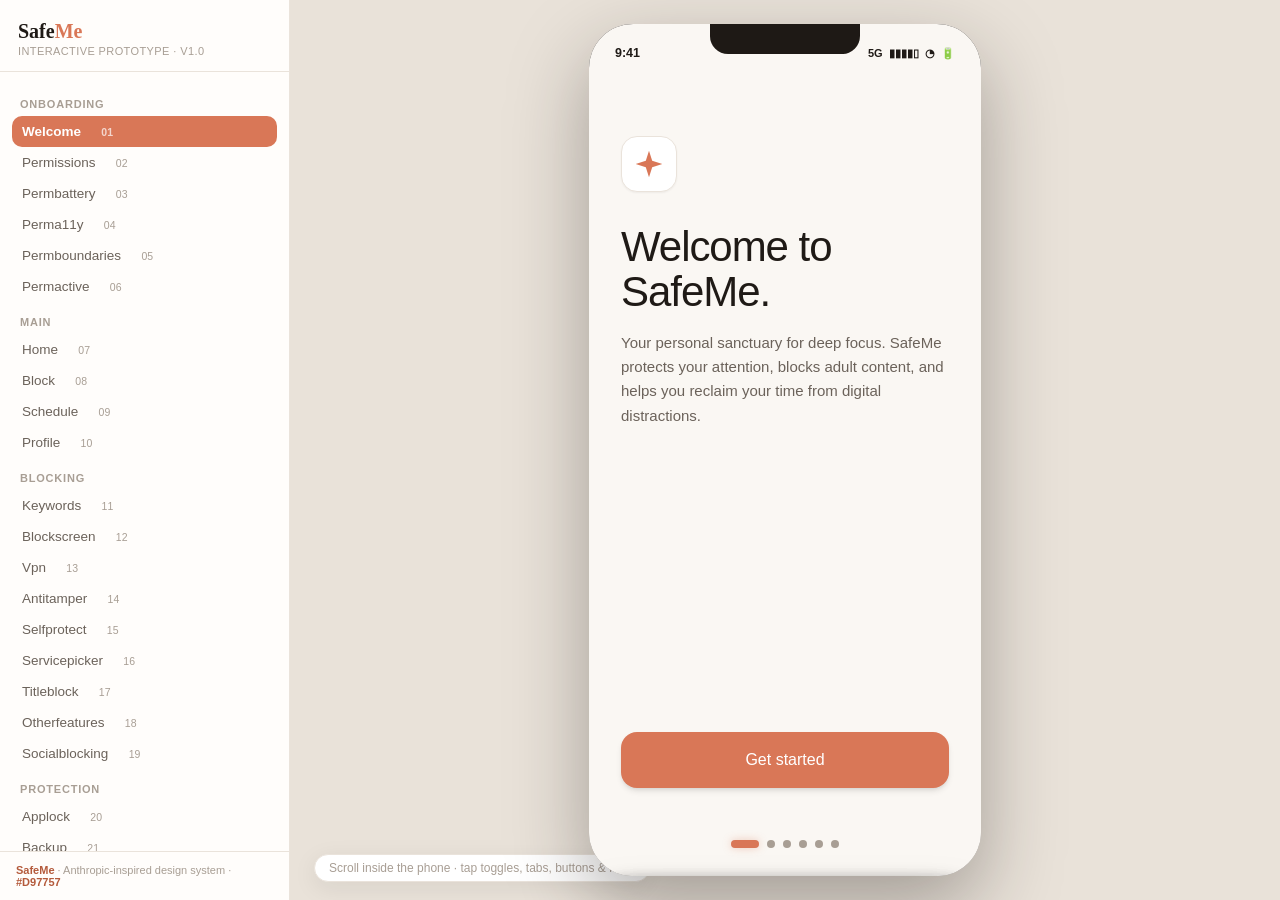
==== commit 9479bafb: "ref(prototype): redesign onboarding permission flow" ====
--- a/Reference/prototype/index.html
+++ b/Reference/prototype/index.html
@@ -32,77 +32,138 @@
     </div>
 
     <div class="screenwrap" id="screenwrap">
-      <!-- ================= ONBOARDING ================= -->
+      <!-- ================= ONBOARDING — Welcome (safeme_onboarding.html · screen 0) ================= -->
       <section class="screen onb show" id="sc-welcome">
-        <div class="ob-body" style="display:flex;flex-direction:column;align-items:center;justify-content:center;text-align:center;padding:0 24px">
-          <div class="bo-logo" style="width:68px;height:68px;border-radius:22px;background:linear-gradient(135deg,var(--brand-dark),var(--brand));display:flex;align-items:center;justify-content:center;box-shadow:0 14px 32px rgba(217,119,87,.42)">
-            <svg viewBox="0 0 24 24" style="width:36px;height:36px;stroke:#fff;fill:none;stroke-width:1.8;stroke-linecap:round;stroke-linejoin:round"><path d="M12 3l7 3v5c0 4.5-3 7.5-7 9-4-1.5-7-4.5-7-9V6z"/><path d="M9 12l2 2 4-4"/></svg>
-          </div>
-          <div style="font-family:var(--serif);font-size:30px;font-weight:700;margin-top:20px;letter-spacing:-.3px">Safe<b style="color:var(--brand)">Me</b></div>
-          <p style="font-family:var(--serif);font-size:26px;line-height:1.25;margin-top:10px">A calm shield for your <em style="font-style:normal;color:var(--brand)">attention</em>.</p>
-          <p style="color:var(--ink-2);font-size:14px;line-height:1.6;margin-top:10px">No ads. No trackers. No analytics.</p>
-        </div>
-        <div style="padding-top:20px">
-          <button class="btn btn-primary btn-block" onclick="nav('permissions')">Get started</button>
-          <button class="btn btn-ghost btn-block" style="height:40px;margin-top:8px" onclick="toast('Terms of Service · Privacy Policy — reviewed')">Review Terms</button>
-          <div class="ob-steps" style="margin-top:12px"><i class="on"></i><i></i></div>
-        </div>
-      </section>
-
-      <!-- ================= PERMISSIONS — Notifications ================= -->
+        <div class="obx">
+          <div class="obx-top obx-top-welcome">
+            <div class="obx-logo"><svg viewBox="0 0 24 24" fill="currentColor"><path d="M12 2L14.4 9.6L22 12L14.4 14.4L12 22L9.6 14.4L2 12L9.6 9.6L12 2Z"/></svg></div>
+            <h1 class="obx-wtitle">Welcome to SafeMe.</h1>
+            <p class="obx-lead">Your personal sanctuary for deep focus. SafeMe protects your attention, blocks adult content, and helps you reclaim your time from digital distractions.</p>
+          </div>
+          <div class="obx-foot single">
+            <button class="obx-btn-primary" onclick="nav('permissions')">Get started</button>
+          </div>
+          <div class="obx-dots"><i class="on"></i><i></i><i></i><i></i><i></i><i></i></div>
+        </div>
+      </section>
+
+      <!-- ================= PERMISSIONS — Step 1 · Notifications (screen 1) ================= -->
       <section class="screen onb" id="sc-permissions">
-        <div class="perm-step">
-          <div style="padding-top:12px"><button class="back" onclick="permBack('welcome')"><svg viewBox="0 0 24 24"><path d="M15 5l-7 7 7 7"/></svg></button></div>
-          <div class="perm-mid">
-            <span class="perm-badge">Required</span>
-            <h2 class="perm-hero">Notifications</h2>
-            <p class="perm-sub">Alerts for blocks, reports &amp; sessions</p>
-          </div>
-          <div class="perm-cta">
-            <button class="grant-pill" data-grant data-perm="notifications" data-next="permbattery" onclick="grantPerm(this)">Grant</button>
-            <div class="ghost-slot"></div>
-            <div class="ob-steps"><i class="on"></i><i></i><i></i></div>
-          </div>
-        </div>
-      </section>
-
-      <!-- ================= PERMISSIONS — Battery ================= -->
+        <div class="obx">
+          <div>
+            <div class="obx-backrow"><button class="obx-back" aria-label="Back" onclick="permBack('welcome')"><svg viewBox="0 0 24 24"><path d="M15 5l-7 7 7 7"/></svg></button></div>
+            <div class="obx-top">
+              <span class="obx-step">Step 1 of 5</span>
+              <h2 class="obx-title">Stay mindful</h2>
+              <p class="obx-body">Allow SafeMe to send quiet updates when you cross milestones or when focus sessions conclude. We keep notifications minimal and peaceful.</p>
+              <div class="obx-card">
+                <div class="obx-nrow">
+                  <div class="obx-avatar">S</div>
+                  <div>
+                    <p class="obx-ctitle">SafeMe Shield</p>
+                    <p class="obx-csub-sm">Focus &amp; Protection Service</p>
+                  </div>
+                </div>
+                <p class="obx-ntext">Allow SafeMe to send occasional summaries?</p>
+              </div>
+            </div>
+          </div>
+          <div class="obx-foot">
+            <button class="obx-btn-primary" data-grant data-perm="notifications" data-next="permbattery" onclick="grantPerm(this)">Allow notifications</button>
+            <button class="obx-btn-secondary" data-perm="notifications" data-next="permbattery" onclick="skipPerm(this)">Skip for now</button>
+          </div>
+          <div class="obx-dots"><i></i><i class="on"></i><i></i><i></i><i></i><i></i></div>
+        </div>
+      </section>
+
+      <!-- ================= PERMISSIONS — Step 2 · Battery (screen 2) ================= -->
       <section class="screen onb" id="sc-permbattery">
-        <div class="perm-step">
-          <div style="padding-top:12px"><button class="back" onclick="permBack('permissions')"><svg viewBox="0 0 24 24"><path d="M15 5l-7 7 7 7"/></svg></button></div>
-          <div class="perm-mid">
-            <h2 class="perm-hero"><span style="color:var(--brand)">Battery</span> optimization</h2>
-            <p class="perm-sub">Whitelist SafeMe so protection persists</p>
-          </div>
-          <div class="perm-cta">
-            <button class="grant-pill" data-grant data-perm="battery" data-next="perma11y" onclick="grantPerm(this)">Grant</button>
-            <div class="ghost-slot"><button onclick="skipPerm(this)" data-perm="battery" data-next="perma11y">Skip for now</button></div>
-            <div class="ob-steps"><i></i><i class="on"></i><i></i></div>
-          </div>
-        </div>
-      </section>
-
-      <!-- ================= PERMISSIONS — Alarms ================= -->
-      
-      <!-- ================= PERMISSIONS — Accessibility ================= -->
+        <div class="obx">
+          <div>
+            <div class="obx-backrow"><button class="obx-back" aria-label="Back" onclick="permBack('permissions')"><svg viewBox="0 0 24 24"><path d="M15 5l-7 7 7 7"/></svg></button></div>
+            <div class="obx-top">
+              <span class="obx-step">Step 2 of 5</span>
+              <h2 class="obx-title">Uninterrupted guard</h2>
+              <p class="obx-body">To keep adult content blocked and maintain distraction filters around the clock, SafeMe needs background protection exemption from your battery saver.</p>
+              <div class="obx-card">
+                <div class="obx-brow">
+                  <div>
+                    <p class="obx-ctitle">Always Protect in Background</p>
+                    <p class="obx-csub">Exempt from Android power saving</p>
+                  </div>
+                  <div class="obx-toggle" aria-hidden="true"><div class="obx-knob"></div></div>
+                </div>
+              </div>
+            </div>
+          </div>
+          <div class="obx-foot">
+            <button class="obx-btn-primary" data-grant data-perm="battery" data-next="perma11y" onclick="grantPerm(this)">Disable optimization</button>
+            <button class="obx-btn-secondary" data-perm="battery" data-next="perma11y" onclick="skipPerm(this)">Skip for now</button>
+          </div>
+          <div class="obx-dots"><i></i><i></i><i class="on"></i><i></i><i></i><i></i></div>
+        </div>
+      </section>
+
+      <!-- ================= PERMISSIONS — Step 3 · Accessibility (screen 3) ================= -->
       <section class="screen onb" id="sc-perma11y">
-        <div class="perm-step">
-          <div class="tl-head" style="padding-top:20px">
-            <button class="back" onclick="permBack('permbattery')"><svg viewBox="0 0 24 24"><path d="M15 5l-7 7 7 7"/></svg></button>
-            <h1>Accessibility</h1>
-            <p class="tl-desc">SafeMe uses Android's Accessibility Service only to watch the screen you are viewing and block content matching your rules.</p>
-          </div>
-          <div class="tl-steps">
-            <div class="tl-step"><div class="tl-num">1</div><div class="tx">Open Settings → Accessibility → SafeMe</div></div>
-            <div class="tl-step"><div class="tl-num">2</div><div class="tx">Toggle the SafeMe service On and confirm</div></div>
-            <div class="tl-step"><div class="tl-num">3</div><div class="tx">Return to SafeMe — protection turns on</div></div>
-          </div>
-          <p class="tl-note">Tip: after enabling, Android may ask you to confirm — allow it.</p>
-          <div class="perm-cta">
-            <button class="grant-pill" data-grant data-perm="a11y" onclick="grantPerm(this)">Grant</button>
-            <div class="ghost-slot"></div>
-            <div class="ob-steps"><i></i><i></i><i class="on"></i></div>
-          </div>
+        <div class="obx">
+          <div>
+            <div class="obx-backrow"><button class="obx-back" aria-label="Back" onclick="permBack('permbattery')"><svg viewBox="0 0 24 24"><path d="M15 5l-7 7 7 7"/></svg></button></div>
+            <div class="obx-top">
+              <span class="obx-step">Step 3 of 5</span>
+              <h2 class="obx-title">Content filtering</h2>
+              <p class="obx-body obx-body-tight">Enable accessibility services to allow SafeMe to detect and filter explicit adult content or addictive feeds across your browsers and apps instantly.</p>
+              <div class="obx-callout">
+                <svg fill="none" stroke="currentColor" viewBox="0 0 24 24"><path stroke-linecap="round" stroke-linejoin="round" stroke-width="2" d="M13 16h-1v-4h-1m1-4h.01M21 12a9 9 0 11-18 0 9 9 0 0118 0z"/></svg>
+                <p>Your privacy is absolute. Content checks happen locally on your device to shield you without compromising your personal data.</p>
+              </div>
+            </div>
+          </div>
+          <div class="obx-foot">
+            <button class="obx-btn-primary" data-grant data-perm="a11y" data-next="permboundaries" onclick="grantPerm(this)">Enable accessibility</button>
+            <button class="obx-btn-secondary" data-perm="a11y" data-next="permboundaries" onclick="skipPerm(this)">Skip for now</button>
+          </div>
+          <div class="obx-dots"><i></i><i></i><i></i><i class="on"></i><i></i><i></i></div>
+        </div>
+      </section>
+
+      <!-- ================= PERMISSIONS — Step 4 · Boundaries (screen 4) ================= -->
+      <section class="screen onb" id="sc-permboundaries">
+        <div class="obx">
+          <div>
+            <div class="obx-backrow"><button class="obx-back" aria-label="Back" onclick="permBack('perma11y')"><svg viewBox="0 0 24 24"><path d="M15 5l-7 7 7 7"/></svg></button></div>
+            <div class="obx-top">
+              <span class="obx-step">Step 4 of 5</span>
+              <h2 class="obx-title">Your digital boundaries</h2>
+              <p class="obx-body">SafeMe is engineered to respect your autonomy. By filtering out distractions and harmful content, we help you direct your focus toward what truly matters to you.</p>
+              <div class="obx-card">
+                <p class="obx-ctitle" style="margin-bottom:4px">Strict Safe Filtering</p>
+                <p class="obx-cbody">Adult content and triggers are blocked silently and securely in the background.</p>
+              </div>
+            </div>
+          </div>
+          <div class="obx-foot single">
+            <button class="obx-btn-primary" onclick="nav('permactive')">I understand</button>
+          </div>
+          <div class="obx-dots"><i></i><i></i><i></i><i></i><i class="on"></i><i></i></div>
+        </div>
+      </section>
+
+      <!-- ================= PERMISSIONS — Active (screen 5) ================= -->
+      <section class="screen onb" id="sc-permactive">
+        <div class="obx">
+          <div>
+            <div class="obx-backrow"><button class="obx-back" aria-label="Back" onclick="permBack('permboundaries')"><svg viewBox="0 0 24 24"><path d="M15 5l-7 7 7 7"/></svg></button></div>
+            <div class="obx-top obx-done">
+              <div class="obx-check"><svg fill="none" stroke="currentColor" viewBox="0 0 24 24"><path stroke-linecap="round" stroke-linejoin="round" stroke-width="2.5" d="M5 13l4 4L19 7"/></svg></div>
+              <h2 class="obx-dtitle">SafeMe is active.</h2>
+              <p class="obx-dbody">Your defenses are set. Enjoy a clean, focused, and distraction-free digital experience.</p>
+            </div>
+          </div>
+          <div class="obx-foot single">
+            <button class="obx-btn-primary" onclick="finishOnboard()">Open SafeMe</button>
+          </div>
+          <!-- No paging dots: the reference file fades the indicators out on this screen. -->
         </div>
       </section>
 
@@ -141,20 +202,20 @@
         <div class="grid2">
           <button class="qa" onclick="nav('applock')"><div class="ic"><svg viewBox="0 0 24 24"><rect x="5" y="11" width="14" height="9" rx="2"/><path d="M8 11V8a4 4 0 018 0v3"/></svg></div><div class="t">App lock</div><div class="s">Protect apps</div></button>
           <button class="qa" onclick="nav('keywords')"><div class="ic"><svg viewBox="0 0 24 24"><path d="M4 9h16M4 15h16M10 3L8 21M16 3l-2 18"/></svg></div><div class="t">Add keyword</div><div class="s">Block more sites</div></button>
-          <button class="qa" onclick="nav('scheduleedit')"><div class="ic"><svg viewBox="0 0 24 24"><rect x="4" y="5" width="16" height="16" rx="3"/><path d="M4 10h16M9 3v4M15 3v4"/></svg></div><div class="t">New focus session</div><div class="s">Recurring window</div></button>
+          <button class="qa" onclick="nav('scheduleedit')"><div class="ic"><svg viewBox="0 0 24 24"><rect x="4" y="5" width="16" height="16" rx="3"/><path d="M4 10h16M9 3v4M15 3v4"/></svg></div><div class="t">New schedule</div><div class="s">Recurring window</div></button>
           <button class="qa" onclick="nav('backup')"><div class="ic"><svg viewBox="0 0 24 24"><path d="M21 15v4a2 2 0 01-2 2H5a2 2 0 01-2-2v-4M7 10l5 5 5-5M12 15V3"/></svg></div><div class="t">Backup</div><div class="s">Export to JSON</div></button>
         </div>
 
         <div class="sec-t">Today</div>
         <div class="stats two">
           <div class="stat b"><div class="n" id="homeBlocked">0</div><div class="l">Blocked</div></div>
-          <div class="stat o"><div class="n" id="homeSchedules">0</div><div class="l">Focus sessions</div></div>
+          <div class="stat o"><div class="n" id="homeSchedules">0</div><div class="l">Schedules</div></div>
         </div>
 
         <div class="sec-t">Recent activity <span class="more" onclick="nav('history')">History</span></div>
         <div class="card feed">
           <div id="homeFeed"></div>
-          <div id="homeFeedEmpty" class="feed-empty">No activity yet — blocks, focus sessions and protection changes will show up here</div>
+          <div id="homeFeedEmpty" class="feed-empty">No activity yet — blocks, schedules and protection changes will show up here</div>
         </div>
       </section>
 
@@ -194,36 +255,36 @@
       
       <!-- ================= SCHEDULE ================= -->
       <section class="screen nav-on" id="sc-schedule">
-        <div class="sub"><h1>FocusMe</h1><button class="btn sm btn-primary" onclick="openSchedEdit(null)">+ New</button></div>
+        <div class="sub"><h1>Schedule-Based App Blocking</h1><button class="btn sm btn-primary" onclick="openSchedEdit(null)">+ New</button></div>
         <div class="hero" id="schedHero">
           <div class="hero-ic"><svg viewBox="0 0 24 24"><rect x="4" y="5" width="16" height="16" rx="3"/><path d="M4 10h16M9 3v4M15 3v4"/></svg></div>
-          <div class="tag">FocusMe</div>
-          <h2 id="schedHeroCount">0 active focus sessions</h2>
-          <p id="schedHeroSub">No focus sessions yet — create one</p>
+          <div class="tag">Schedule-Based App Blocking</div>
+          <h2 id="schedHeroCount">0 active schedules</h2>
+          <p id="schedHeroSub">No schedules yet — create one</p>
           <div class="hero-foot"><span class="pill r" id="schedHeroPill"><span class="pdot"></span>Off</span></div>
           <div class="rings"></div><div class="rings r2"></div>
         </div>
 
         <div class="banner" id="schA11yWarn">
           <div class="ic"><svg viewBox="0 0 24 24"><circle cx="16" cy="4" r="1"/><path d="m18 19 1-7-6 1M5 8l3-3 5.5 3-2.36 3.5M4.24 14.5a5 5 0 006.88 6M13.76 17.5a5 5 0 006.88-6"/></svg></div>
-          <div class="tx"><div class="t">Accessibility Service required</div><div class="s">Focus sessions block app launches, so they won't work until SafeMe's Accessibility Service is enabled.</div></div>
+          <div class="tx"><div class="t">Accessibility Service required</div><div class="s">This schedule blocks app launches, so it won't work until SafeMe's Accessibility Service is enabled.</div></div>
           <button class="btn btn-primary sm" onclick="toast('Opening Accessibility settings')">Enable</button>
           <button class="x" onclick="dismissBanner(this)" aria-label="Dismiss warning"><svg viewBox="0 0 24 24"><path d="M6 6l12 12M18 6L6 18"/></svg></button>
         </div>
         <div class="banner" id="schExactWarn">
           <div class="ic"><svg viewBox="0 0 24 24"><circle cx="12" cy="12" r="9"/><path d="M12 7v5l3 2"/></svg></div>
-          <div class="tx"><div class="t">Precise timing is off</div><div class="s">Focus sessions may start or stop minutes late until you allow SafeMe to set exact alarms.</div></div>
+          <div class="tx"><div class="t">Precise schedule timing is off</div><div class="s">Schedules may start or stop minutes late until you allow SafeMe to set exact alarms.</div></div>
           <button class="btn btn-primary sm" onclick="toast('Opening exact-alarm settings')">Enable</button>
           <button class="x" onclick="dismissBanner(this)" aria-label="Dismiss warning"><svg viewBox="0 0 24 24"><path d="M6 6l12 12M18 6L6 18"/></svg></button>
         </div>
         <div class="card" style="display:flex;align-items:center;gap:12px;margin-top:12px">
           <div class="ic g" style="width:40px;height:40px;border-radius:13px"><svg viewBox="0 0 24 24"><path d="M12 2l7 3v5c0 4.5-3 7.5-7 9-4-1.5-7-4.5-7-9V6z"/><path d="M9 12l2 2 4-4"/></svg></div>
-          <div style="flex:1;min-width:0"><div class="ctitle">Exclude Apps</div><div class="csub" id="schExcludeSub">Never blocked by any focus session</div></div>
+          <div style="flex:1;min-width:0"><div class="ctitle">Exclude Apps</div><div class="csub" id="schExcludeSub">Never blocked by any schedule</div></div>
           <button class="btn btn-secondary sm" style="border:1px solid var(--line);background:var(--surface);color:var(--ink)" onclick="openSheet('sheetApps')">Manage</button>
         </div>
 
-        <div class="sec-t" style="margin-top:20px">Your focus sessions</div>
-        <div id="schedEmpty" style="display:none;font-size:12.5px;line-height:18px;color:var(--ink-2);padding:4px 2px">No focus sessions yet — create one</div>
+        <div class="sec-t" style="margin-top:20px">Your schedules</div>
+        <div id="schedEmpty" style="display:none;font-size:12.5px;line-height:18px;color:var(--ink-2);padding:4px 2px">No schedules yet — create one</div>
         <div id="schedList" style="display:flex;flex-direction:column;gap:12px"></div>
         <div class="note" style="margin-top:12px"><svg viewBox="0 0 24 24"><circle cx="12" cy="12" r="9"/><path d="M12 8h.01M11 12h1v4h1"/></svg><span>Alarm-driven boundaries with a 15-min safety net and boot re-arm — restrictions never silently lapse.</span></div>
       </section>
@@ -461,7 +522,7 @@
         <div class="group-label" style="margin-top:22px">What's included</div>
         <div class="card">
           <div class="inc">Blocking &amp; keywords</div>
-          <div class="inc">Focus sessions</div>
+          <div class="inc">Schedules</div>
           <div class="inc">VPN &amp; DNS</div>
           <div class="inc">Quick Actions</div>
           <div class="inc">App Lock</div>
@@ -494,16 +555,16 @@
       <section class="screen" id="sc-history">
         <div class="sub"><button class="back" onclick="back()"><svg viewBox="0 0 24 24"><path d="M15 5l-7 7 7 7"/></svg></button><h1>History</h1></div>
         <div id="histList"></div>
-        <div id="histEmpty" style="padding-top:80px;font-size:13px;line-height:19px;color:var(--ink-3);text-align:center">No activity yet — blocks, focus sessions and protection changes will show up here</div>
+        <div id="histEmpty" style="padding-top:80px;font-size:13px;line-height:19px;color:var(--ink-3);text-align:center">No activity yet — blocks, schedules and protection changes will show up here</div>
       </section>
 
       <section class="screen" id="sc-scheduleedit">
-        <div class="sub"><button class="back" onclick="back()"><svg viewBox="0 0 24 24"><path d="M15 5l-7 7 7 7"/></svg></button><h1 id="schedEditTitle">New focus session</h1></div>
+        <div class="sub"><button class="back" onclick="back()"><svg viewBox="0 0 24 24"><path d="M15 5l-7 7 7 7"/></svg></button><h1 id="schedEditTitle">New Schedule</h1></div>
         <div class="row14">
-          <div style="flex:1;min-width:0"><div style="font-size:15px;font-weight:700">Enabled</div><div style="font-size:12px;color:var(--ink-2);margin-top:2px">Turn off to pause this focus session without deleting it</div></div>
+          <div style="flex:1;min-width:0"><div style="font-size:15px;font-weight:700">Enabled</div><div style="font-size:12px;color:var(--ink-2);margin-top:2px">Turn off to pause this schedule without deleting it</div></div>
           <div class="sw on" data-toggle id="schedEnabled"></div>
         </div>
-        <label class="field" style="margin-top:12px"><svg viewBox="0 0 24 24"><path d="M4 6h16M4 12h16M4 18h10"/></svg><input id="schedName" placeholder="Session name (e.g. Study)"></label>
+        <label class="field" style="margin-top:12px"><svg viewBox="0 0 24 24"><path d="M4 6h16M4 12h16M4 18h10"/></svg><input id="schedName" placeholder="Schedule name (e.g. Study)"></label>
         <div class="group-label">Repeat</div>
         <div class="days"><button class="day on" onclick="togDay(this)">M</button><button class="day on" onclick="togDay(this)">T</button><button class="day on" onclick="togDay(this)">W</button><button class="day" onclick="togDay(this)">T</button><button class="day" onclick="togDay(this)">F</button><button class="day" onclick="togDay(this)">S</button><button class="day" onclick="togDay(this)">S</button></div>
         <div class="group-label">Time window</div>
@@ -516,10 +577,10 @@
         <div class="group-label">Block mode</div>
         <div class="seg"><button onclick="togSeg(this)">Internet</button><button onclick="togSeg(this)">Launch</button><button class="on" onclick="togSeg(this)">Both</button></div>
         <div class="group-label">Apps</div>
-        <div class="card" style="display:flex;align-items:center;gap:12px"><div style="flex:1"><div class="ctitle" id="schedAppCount">No apps selected</div><div class="csub" id="schedAppSub">No apps — this session blocks everything</div></div><button class="btn sm btn-secondary" onclick="openSheet('sheetApps')">Choose</button></div>
-        <button class="btn btn-primary btn-block" style="margin-top:18px" id="schedSaveBtn" onclick="saveSchedule()">Create focus session</button>
-        <button class="btn btn-ghost btn-block sched-del" id="schedDel" style="display:none;margin-top:10px" onclick="delSchedule()">Delete focus session</button>
-        <div class="note" style="margin-top:12px"><svg viewBox="0 0 24 24"><circle cx="12" cy="12" r="9"/><path d="M12 8h.01M11 12h1v4h1"/></svg><span>Boundary alarms + 15-min safety net + boot re-arm keep this session enforced.</span></div>
+        <div class="card" style="display:flex;align-items:center;gap:12px"><div style="flex:1"><div class="ctitle" id="schedAppCount">No apps selected</div><div class="csub" id="schedAppSub">No apps — schedule blocks everything</div></div><button class="btn sm btn-secondary" onclick="openSheet('sheetApps')">Choose</button></div>
+        <button class="btn btn-primary btn-block" style="margin-top:18px" id="schedSaveBtn" onclick="saveSchedule()">Create schedule</button>
+        <button class="btn btn-ghost btn-block sched-del" id="schedDel" style="display:none;margin-top:10px" onclick="delSchedule()">Delete schedule</button>
+        <div class="note" style="margin-top:12px"><svg viewBox="0 0 24 24"><circle cx="12" cy="12" r="9"/><path d="M12 8h.01M11 12h1v4h1"/></svg><span>Boundary alarms + 15-min safety net + boot re-arm keep this schedule enforced.</span></div>
       </section>
 
       <!-- ================= SOME OTHER FEATURES ================= -->
@@ -721,7 +782,7 @@
       <nav class="nav" id="nav">
         <button data-nav="home" onclick="nav('home')"><svg viewBox="0 0 24 24"><path d="M3 11l9-8 9 8"/><path d="M5 9v11h14V9"/></svg>Home</button>
         <button data-nav="block" onclick="nav('block')"><svg viewBox="0 0 24 24"><path d="M12 2l8 3v5c0 5-3 9-8 12-5-3-8-7-8-12V5z"/><path d="M9 12l2 2 4-4"/></svg>Block</button>
-        <button data-nav="schedule" onclick="nav('schedule')"><svg viewBox="0 0 24 24"><circle cx="12" cy="12" r="8"/><circle cx="12" cy="12" r="3"/></svg>FocusMe</button>
+        <button data-nav="schedule" onclick="nav('schedule')"><svg viewBox="0 0 24 24"><rect x="4" y="5" width="16" height="16" rx="3"/><path d="M4 10h16M9 3v4M15 3v4"/></svg>Schedule</button>
         <button data-nav="profile" onclick="nav('profile')"><svg viewBox="0 0 24 24"><path d="M12 12a4 4 0 100-8 4 4 0 000 8zM4 21v-1a7 7 0 0114 0v1"/></svg>Profile</button>
       </nav>
     </div>
@@ -885,7 +946,7 @@
       <div class="sheet" id="sheetTime">
         <div class="grab"></div>
         <h3>Time window</h3>
-        <div class="s-sub">Choose when this focus session is active.</div>
+        <div class="s-sub">Choose when this schedule is active.</div>
         <div class="stepper">
           <div class="col"><small>Hours</small><button onclick="timeStep('h',-1)">−</button><div class="time-val" id="timeH">9</div><button onclick="timeStep('h',1)">+</button></div>
           <div style="font-size:24px;font-weight:800;color:var(--ink-3)">:</div>
--- a/Reference/prototype/css/styles.css
+++ b/Reference/prototype/css/styles.css
@@ -3,8 +3,6 @@
     --ink:#1F1A16; --ink-2:#6B625A; --ink-3:#A89E94;
     --bg:#FAF7F3; --surface:#FFFFFF; --line:#EAE3DB;
     --success:#2E7D5B; --warning:#C0822B; --danger:#C4453C;
-    --success-bg:#E7F0EC;   /* Color.kt LightAppColors.successBg */
-    --danger-bg:#F9E7E5;    /* Color.kt LightAppColors.dangerBg */
     --glass:rgba(255,255,255,.86);
     --shadow:0 6px 24px rgba(31,26,22,.08);
     --shadow-lg:0 16px 48px rgba(31,26,22,.18);
@@ -35,11 +33,6 @@
   .ptb a.on{background:var(--brand);color:#fff;font-weight:600}
   .ptb a .d{font-size:10.5px;color:var(--ink-3);width:22px;text-align:right}
   .ptb a.on .d{color:rgba(255,255,255,.7)}
-  .ptb-state{padding:10px 14px 12px;border-top:1px solid var(--line)}
-  .ptb-state label{display:flex;align-items:center;justify-content:space-between;gap:8px;
-                   font-size:11.5px;color:var(--ink-2);margin-top:6px}
-  .ptb-state select{font-family:inherit;font-size:11.5px;padding:3px 6px;border-radius:8px;
-                    border:1px solid var(--line);background:var(--surface);color:var(--ink);max-width:150px}
   .ptb-foot{padding:12px 16px;border-top:1px solid var(--line);font-size:11px;color:var(--ink-3)}
   .ptb-foot b{color:var(--brand-dark)}
 
@@ -60,10 +53,8 @@
   .statusbar .sright{display:flex;gap:5px;align-items:center;font-size:11px}
   .screenwrap{flex:1;position:relative;overflow:hidden;background:var(--bg)}
   .screen{position:absolute;inset:0;overflow-y:auto;overflow-x:hidden;padding:8px 20px 16px;
-          opacity:0;pointer-events:none;transform:translateX(100%);transition:opacity .25s var(--ease),transform .25s var(--ease);background:var(--bg)}
+          opacity:0;pointer-events:none;transform:translateX(24px);transition:opacity .22s var(--ease),transform .26s var(--ease);background:var(--bg)}
   .screen.show{opacity:1;pointer-events:auto;transform:none}
-  /* production exit is fade-only (200ms) with no slide — see MainScreen.kt exitTransition */
-  .screen.leaving{opacity:0;pointer-events:none;transform:none;transition:opacity .2s var(--ease)}
   .screen.nav-on{padding-bottom:84px}
   .screen.onb{padding-bottom:108px}
   #sc-blockscreen,#sc-backup{padding-bottom:24px}
@@ -88,11 +79,9 @@
   .sub .back{width:40px;height:40px;border-radius:14px;display:flex;align-items:center;justify-content:center;color:var(--ink);background:var(--surface);border:1px solid var(--line);margin-left:-8px}
   .sub .back svg{width:20px;height:20px;stroke:currentColor;fill:none;stroke-width:2;stroke-linecap:round;stroke-linejoin:round}
   .sub h1{font-size:24px;font-weight:700;flex-basis:100%;text-align:left;margin-top:16px;line-height:1.2}
-  /* ScheduleScreen.SubHeader: title weight(1f) + 38dp chip — the title shrinks
-     beside the chip instead of being pushed onto its own row. */
-  .nav-on .sub h1{flex:1 1 0;min-width:0;text-align:left;margin-top:0;font-size:20px}
+  .nav-on .sub h1{flex:1;flex-basis:auto;text-align:left;margin-top:0;font-size:20px}
   .sub .sub-desc{font-size:12px;color:var(--ink-2);line-height:20px;margin-top:6px;flex-basis:100%;text-align:left}
-  .sub .act{width:40px;height:40px;border-radius:14px;display:flex;align-items:center;justify-content:center;color:var(--ink-2);background:var(--brand-soft)}
+  .sub .act{width:40px;height:40px;border-radius:14px;display:flex;align-items:center;justify-content:center;color:var(--ink-2)}
   .sub .act svg{width:20px;height:20px;stroke:currentColor;fill:none;stroke-width:2;stroke-linecap:round;stroke-linejoin:round}
 
   /* ---------- Hero ---------- */
@@ -114,8 +103,6 @@
   .btn-primary:active{background:var(--brand-dark);transform:scale(.98)}
   .btn-secondary{background:var(--brand-soft);color:var(--brand-dark)}
   .btn-ghost{color:var(--ink-2)}
-  /* SecondaryButton / SheetActions cancel: surface fill + 1dp line, ink-2 */
-  .btn-outline{background:var(--surface);border:1px solid var(--line);color:var(--ink-2)}
   .btn-danger{background:var(--danger);color:#fff}
   .btn-block{width:100%}
   .btn.sm{height:38px;padding:0 16px;font-size:13.5px}
@@ -138,13 +125,6 @@
          box-shadow:0 1px 2px rgba(31,26,22,.05),0 1px 3px rgba(31,26,22,.04);padding:16px}
   :root[data-theme="dark"] .card{box-shadow:0 1px 2px rgba(0,0,0,.28)}
   .card + .card{margin-top:14px}
-  /* Home a11y banner icon — HomeScreen.A11yBanner(): 40dp box, r13, dangerBg, 20dp glyph */
-  #a11yBanner .ic{width:40px;height:40px;border-radius:13px;background:#F9E7E5;color:var(--danger);
-                  display:flex;align-items:center;justify-content:center;flex:none}
-  #a11yBanner .ic svg{width:20px;height:20px;stroke:currentColor;fill:none;stroke-width:2;
-                      stroke-linecap:round;stroke-linejoin:round}
-  #a11yBanner > div{min-width:0}
-  :root[data-theme="dark"] #a11yBanner .ic{background:#3B2321}
   .list + .card{margin-top:14px}
   .card .ctitle{font-size:13px;font-weight:700;display:flex;align-items:center;gap:8px}
   .card .csub{font-size:12.5px;color:var(--ink-2);margin-top:4px;line-height:1.45}
@@ -213,9 +193,7 @@
   /* ---------- Progress ring ---------- */
   .ring{width:64px;height:64px;flex:none}
   .ring .bg{stroke:#EADFD6}
-  /* HomeScreen.HeroRing draws Color.White on a #EADFD6 track.
-     The block-screen ring (.ring-lg .fg) is brand — do not change that one. */
-  .ring .fg{stroke:#fff;stroke-linecap:round;transition:stroke-dashoffset 1s var(--ease)}
+  .ring .fg{stroke:var(--brand);stroke-linecap:round;transition:stroke-dashoffset 1s var(--ease)}
   .ring.center{margin:0 auto}
 
   /* ---------- Badge ---------- */
@@ -238,20 +216,12 @@
   .qa .ic.r{background:#F9E7E5;color:var(--danger)}
   .qa .ic.d{background:#3A2C1F;color:#E8B78F}
   .qa .badge.soon{position:absolute;top:14px;right:14px}
-  /* BlockingScreen.MoreCard uses a 40 dp / radius-13 IconBox with a 20 dp glyph
-     and a 12 dp gap (HomeScreen's quick-action tiles keep 38 / 12 / 19 / 10) */
-  #sc-block .qa .ic{width:40px;height:40px;border-radius:13px;margin-bottom:12px}
-  #sc-block .qa .ic svg{width:20px;height:20px}
-  /* ProfileScreen.SubHeader has no back button, so no 16 dp spacer above the title */
-  #sc-profile .sub h1{margin-top:0}
-  /* ProfileScreen.QaCard uses a 40 dp / radius-13 IconBox (HomeScreen tiles use 38 / 12) */
-  #sc-profile .qa .ic{width:40px;height:40px;border-radius:13px}
 
   /* ---------- Shield status hero ---------- */
   .shield{position:relative;overflow:hidden;display:flex;align-items:center;gap:12px;padding:14px;
           background:linear-gradient(160deg,var(--brand-mist),var(--brand-soft));
           border:1px solid rgba(217,119,87,.35);border-radius:18px}
-  .shield .s-left{display:flex;align-items:center;gap:12px;flex:1;min-width:0}
+  .shield .s-left{display:flex;align-items:center;gap:14px;flex:1;min-width:0}
   .shield .s-ic{width:44px;height:44px;border-radius:14px;background:var(--brand);color:#fff;
                 display:flex;align-items:center;justify-content:center;flex:none;
                 box-shadow:0 8px 18px rgba(217,119,87,.35)}
@@ -266,7 +236,7 @@
   .card.feed{padding-left:22px;padding-right:22px;padding-top:0;padding-bottom:0}
   .feed .f{display:flex;gap:12px;padding:12px 0}
   .feed .f + .f{border-top:1px solid var(--line)}
-  .feed .fd{width:10px;height:10px;border-radius:50%;flex:none}
+  .feed .fd{width:10px;height:10px;border-radius:50%;margin-top:5px;flex:none}
   .feed .ft{flex:1}.feed .ft .t{font-size:14px;font-weight:600}
   .feed .ft .s{font-size:12px;color:var(--ink-2);margin-top:2px}
   .feed .ft .tm{font-size:11px;color:var(--ink-3);margin-top:3px}
@@ -274,16 +244,11 @@
   /* ---------- Modal ---------- */
   .scrim{position:absolute;inset:0;background:rgba(31,26,22,.42);z-index:70;opacity:0;pointer-events:none;transition:.22s}
   .scrim.show{opacity:1;pointer-events:auto}
-  /* ModalBottomSheet content padding is horizontal 20 / bottom 26-28 with NO top
-     padding — the sheet's own inset spaces the grab bar. Most sheets then put
-     GrabBar (40x5, 16 below) straight on top, so the title sits 21px down. */
   .sheet{position:absolute;left:0;right:0;bottom:0;background:var(--surface);border-radius:26px 26px 0 0;z-index:75;
-         transform:translateY(105%);transition:transform .3s var(--ease);padding:0 20px 26px;max-height:88%;
+         transform:translateY(105%);transition:transform .3s var(--ease);padding:10px 20px 26px;max-height:88%;
          overflow-y:auto;box-shadow:var(--shadow-lg)}
   .sheet.show{transform:none}
-  .sheet .grab{width:40px;height:5px;border-radius:4px;background:var(--line);margin:0 auto 16px}
-  /* BlockSheets adds an explicit 6dp top inset to its column. */
-  #sheetBsImg, #sheetBsMsg{padding-top:6px}
+  .sheet .grab{width:40px;height:5px;border-radius:4px;background:var(--line);margin:6px auto 16px}
   .sheet h3{font-size:18px;font-weight:700;margin-bottom:4px}
   .sheet .s-sub{font-size:13px;color:var(--ink-2);margin-bottom:16px}
   .sheet .row2{display:flex;gap:10px}
@@ -293,26 +258,18 @@
   .pindots{display:flex;gap:14px;justify-content:center;margin:18px 0}
   .pindot{width:16px;height:16px;border-radius:50%;border:2px solid var(--ink-3);transition:.15s}
   .pindot.f{background:var(--brand);border-color:var(--brand)}
-  /* PinKeypad: 64dp circles, 12dp gaps, rows centred (fixed columns, not 1fr) */
-  .keypad{display:grid;grid-template-columns:repeat(3,64px);justify-content:center;gap:12px;padding:6px 0}
+  .keypad{display:grid;grid-template-columns:repeat(3,1fr);gap:12px;padding:6px 10px}
   .keypad button{height:64px;border-radius:50%;font-size:22px;font-weight:600;background:var(--brand-soft);color:var(--ink);
                  transition:.12s;display:flex;align-items:center;justify-content:center}
   .keypad button:active{background:var(--brand);color:#fff}
   .keypad button.sym{background:none;color:var(--ink-2)}
-  /* AlBackspaceIcon: 26dp glyph, stroke style like the rest of the icon set */
-  .keypad button.sym svg{width:26px;height:26px;stroke:currentColor;fill:none;stroke-width:2;
-                          stroke-linecap:round;stroke-linejoin:round}
 
   /* ---------- App Lock ---------- */
   .hero .hero-ic{width:46px;height:46px;border-radius:15px;background:rgba(255,255,255,.16);display:flex;
                  align-items:center;justify-content:center;margin-bottom:14px}
   .hero .hero-ic svg{width:24px;height:24px;stroke:#fff;fill:none;stroke-width:2;stroke-linecap:round;stroke-linejoin:round}
   .hero .hero-foot{display:flex;gap:10px;margin-top:14px}
-  /* Compose HeroPill (ScheduleScreen.kt:302-323) and the AppLock hero pill
-     (AppLockScreen.kt:321-345) keep the translucent white shell + white label
-     in every state; only the 7dp dot changes. The generic .pill.g/.r rules
-     below have equal specificity, so they must be re-scoped here. */
-  .hero .pill,.hero .pill.g,.hero .pill.r{background:rgba(255,255,255,.16);color:#fff}
+  .hero .pill{background:rgba(255,255,255,.16);color:#fff}
   .hero .pill.g .pdot{background:#7CE0B3}
   .hero .pill.r .pdot{background:#FFB4AB}
   .btn-light{background:#fff;color:var(--brand-dark)}
@@ -333,25 +290,9 @@
   .setup-lock-cta .sl-chev{display:flex;align-items:center;flex:none;opacity:.95;transition:transform .18s var(--ease)}
   .setup-lock-cta:active .sl-chev{transform:translateX(3px)}
   .setup-lock-cta .sl-chev svg{width:20px;height:20px;stroke:currentColor;fill:none;stroke-width:2;stroke-linecap:round;stroke-linejoin:round}
-  /* TitleBlock sheet: MATCH label 14/10 (no horizontal inset), the scope note is
-     a brandSoft r12 banner with an 18dp info glyph 14 below the segment, and the
-     delete action is a plain 48dp danger row 12 below the buttons. */
-  #sheetTitle .group-label{margin:14px 0 10px}
-  .scope-note{display:flex;align-items:center;gap:10px;margin-top:14px;padding:12px 14px;
-              border-radius:12px;background:var(--brand-soft);color:var(--brand-dark)}
-  .scope-note svg{width:18px;height:18px;flex:none;stroke:currentColor;fill:none;stroke-width:2;
-                  stroke-linecap:round;stroke-linejoin:round}
-  .scope-note span{font-size:13px;font-weight:600}
-  .title-del{display:flex;align-items:center;justify-content:center;gap:8px;width:100%;height:48px;
-             margin-top:12px;border-radius:999px;color:var(--danger);font-size:15px;font-weight:600}
-  .title-del svg{width:18px;height:18px;stroke:currentColor;fill:none;stroke-width:2;
-                 stroke-linecap:round;stroke-linejoin:round}
-  /* AutoLockSheet: option list 14 below the subtitle, 16 above Done */
-  #autoLockList{margin-top:14px}
   .steps{display:flex;gap:6px;justify-content:center;margin:4px auto 16px}
   .steps span{width:8px;height:8px;border-radius:999px;background:var(--line);transition:.2s var(--ease)}
-  /* AppLockSheets.Steps: every reached step becomes a 24dp brand pill */
-  .steps span.on{width:24px;background:var(--brand)}
+  .steps span.on{width:20px;background:var(--brand)}
   .patgrid{display:grid;grid-template-columns:repeat(3,1fr);gap:12px;max-width:270px;margin:6px auto 0}
   .patgrid button{aspect-ratio:1;border-radius:50%;background:var(--brand-soft);display:flex;align-items:center;
                   justify-content:center;font-size:15px;font-weight:700;color:var(--brand-dark);transition:.15s}
@@ -375,34 +316,6 @@
   .lockov-card h3{font-size:19px;font-weight:700;margin-bottom:4px}
   .lockov-card p{font-size:13px;color:var(--ink-2)}
   .lockov-card .err{font-size:12.5px;color:var(--danger);margin-top:10px;min-height:16px;font-weight:600}
-  /* Gate biometric row — AppLockUnlockOverlay: 18dp icon, 13.5sp SemiBold, 6dp gap */
-  .lockov-card .lock-bio{display:inline-flex;align-items:center;gap:6px;margin-top:14px;padding:4px 8px;
-                         border-radius:999px;background:none;border:none;color:var(--ink-3);
-                         font-size:13.5px;font-weight:600}
-  .lockov-card .lock-bio.active{color:var(--brand-dark)}
-  .lockov-card .lock-bio svg{width:18px;height:18px;stroke:currentColor;fill:none;stroke-width:2;
-                             stroke-linecap:round;stroke-linejoin:round}
-  /* Forgot credential link — 13sp SemiBold ink-2, 6dp above */
-  .lockov-card .lock-forgot{margin-top:6px;padding:6px 10px;font-size:13px;font-weight:600;color:var(--ink-2)}
-  .lockov-card .lock-forgot.hidden{display:none}
-  /* Pattern gate hint — al_pattern_hint, 13sp ink-2, 12dp under the grid */
-  .lockov-card .pat-hint{font-size:13px;color:var(--ink-2);margin-top:12px}
-
-
-  /* Backup progress / error line — backup_exporting, backup_err_* */
-  /* ---------- Centred dialog (M3 AlertDialog) ---------- */
-  .dlg{position:absolute;inset:0;z-index:85;display:none;align-items:center;justify-content:center;
-       padding:24px;background:rgba(31,26,22,.45)}
-  .dlg.show{display:flex}
-  .dlg-card{width:100%;max-width:340px;background:var(--surface);border-radius:28px;padding:24px;
-            box-shadow:var(--shadow-lg)}
-  .dlg-title{font-size:18px;font-weight:700;color:var(--danger)}
-  .dlg-body{font-size:14px;line-height:20px;color:var(--ink-2);margin-top:16px}
-  .dlg-actions{display:flex;justify-content:flex-end;gap:8px;margin-top:24px}
-  .dlg-btn{font-family:inherit;font-size:14px;font-weight:600;color:var(--ink-2);background:none;border:none;
-           padding:10px 12px;border-radius:999px}
-  .dlg-btn.danger{color:var(--danger)}
-  .dlg-btn.brand{color:var(--brand-dark)}
 
   /* ---------- Block overlay ---------- */
   .blockov{position:absolute;inset:0;background:#171310;z-index:90;color:#fff;display:none;flex-direction:column;
@@ -430,14 +343,9 @@
   .blockov .bo-close.ready{background:var(--brand);color:#fff}
 
   /* ---------- Toast ---------- */
-  /* ToastHost sits inside the screen, and the screen's content box already
-     excludes the bottom bar (MainScreen applies the Scaffold's bottom padding
-     to the NavHost). So on tab roots the pill must clear the nav bar:
-     10 (nav inset) + 66 (nav height) + 24 (call-site padding) = 100px. */
-  .toasts.above-nav{bottom:100px}
-  .toasts{position:absolute;left:0;right:0;bottom:24px;display:flex;flex-direction:column;align-items:center;gap:8px;z-index:95;pointer-events:none}
+  .toasts{position:absolute;left:0;right:0;bottom:90px;display:flex;flex-direction:column;align-items:center;gap:8px;z-index:95;pointer-events:none}
   .toast{background:#3A332C;color:#fff;padding:12px 18px;border-radius:999px;font-size:13px;font-weight:600;
-         box-shadow:var(--shadow-lg);opacity:0;transform:translateY(12px);transition:.25s var(--ease)}
+         box-shadow:var(--shadow-lg);opacity:0;transform:translateY(12px);transition:.25s var(--ease);max-width:88%}
   .toast.show{opacity:1;transform:none}
 
   /* ---------- Countdown ---------- */
@@ -506,25 +414,7 @@
   .sched-foot .sched-next{display:inline-flex;align-items:center;gap:6px;font-size:12px;color:var(--ink-2);font-variant-numeric:tabular-nums}
   .sched-foot .sched-next svg{width:14px;height:14px;stroke:var(--ink-3);fill:none;stroke-width:2;stroke-linecap:round;flex:none}
   .sched-del{background:var(--brand-soft);color:var(--danger)}
-  /* TimePickerSheet: Row(center) with no arrangement gap — the colon owns its
-     12dp side padding, and it is nudged 14dp down to sit optically between the
-     30sp digit boxes. */
-  .stepper{display:flex;align-items:center;justify-content:center;gap:0;margin:18px 0 4px}
-  .time-colon{font-size:24px;font-weight:800;color:var(--ink-3);padding:0 12px;transform:translateY(14px)}
-  /* inline validation copy (13sp semibold danger, 12dp below the AM/PM segment) */
-  .time-err{font-size:13px;font-weight:600;line-height:18px;color:var(--danger);text-align:center;margin-top:12px}
-  .time-err:empty{display:none}
-  /* DnsVpnSheets: grab + a 6dp column top inset, and the DNS note is a plain
-     16dp ink-3 glyph beside 12sp/18 ink-2 text (not a card). */
-  .sheet.bs-top{padding-top:6px}
-  .dns-note{display:flex;align-items:flex-start;gap:8px;margin-top:12px}
-  .dns-note svg{width:16px;height:16px;flex:none;margin-top:2px;stroke:var(--ink-3);fill:none;
-                stroke-width:2;stroke-linecap:round;stroke-linejoin:round}
-  .dns-note span{font-size:12px;line-height:18px;color:var(--ink-2)}
-  /* error line: left-aligned 12sp danger, 18 above the actions */
-  .dns-err{font-size:12px;line-height:18px;color:var(--danger);text-align:left;margin-top:18px}
-  .dns-err:empty{display:none}
-  .dns-err:not(:empty){margin-bottom:10px}
+  .stepper{display:flex;align-items:center;justify-content:center;gap:18px;margin:18px 0 4px}
   .stepper .col{display:flex;flex-direction:column;align-items:center;gap:10px}
   .stepper .col small{font-size:11px;color:var(--ink-3);font-weight:700;text-transform:uppercase;letter-spacing:.6px}
   .stepper button{width:40px;height:40px;border-radius:50%;background:var(--brand-soft);color:var(--brand-dark);font-size:18px;font-weight:700;cursor:pointer}
@@ -533,15 +423,9 @@
   .timep .ampm{font-size:12px;font-weight:700;color:var(--brand-dark);margin-left:3px}
   .img-grid{display:grid;grid-template-columns:repeat(3,1fr);gap:10px;margin-top:14px}
   .img-tile{aspect-ratio:4/3;border-radius:14px;border:2px solid transparent;background-size:cover;background-position:center;position:relative;cursor:pointer;padding:0}
-  /* BlockSheets.ImgTile: the selected state is the 2dp brand border only — no glow ring */
-  .img-tile.on{border-color:var(--brand)}
+  .img-tile.on{border-color:var(--brand);box-shadow:0 0 0 3px rgba(217,119,87,.18)}
   .img-tile.clear{display:flex;align-items:center;justify-content:center;background:var(--brand-soft);color:var(--ink-2);font-size:12px;font-weight:700}
   .img-tile.clear.on{color:var(--brand-dark)}
-  /* CustomMessageSheet: 32dp suggestion pills in a single scrollable row,
-     14dp under the field, no vertical padding on the strip. */
-  #sheetBsMsg .chips{padding:0}
-  #sheetBsMsg .chip{height:32px}
-  #sheetBsMsg .group-label{margin-top:14px}
   .img-sunset{background:linear-gradient(135deg,#F4A25B,#E2545B,#7C3F8C)}
   .img-ocean{background:linear-gradient(135deg,#1B3B5C,#2C7FBE,#8FD3F4)}
   .img-forest{background:linear-gradient(135deg,#0E3B2E,#1E7A54,#A8E6C4)}
@@ -550,26 +434,10 @@
   .img-peak{background:linear-gradient(135deg,#3A2C1F,#B07A4B,#F4D9B8)}
   .group-label{font-size:11.5px;font-weight:800;letter-spacing:.6px;text-transform:uppercase;color:var(--ink-3);margin:16px 2px 8px}
   /* ---------- App picker (grouped by category) ---------- */
-  .app-picker{margin-top:14px;max-height:380px;overflow-y:auto;padding-right:2px}
+  .app-picker{margin-top:14px;max-height:min(44vh,380px);overflow-y:auto;padding-right:2px}
   .app-group + .app-group{margin-top:16px}
   .app-group .group-label{margin-top:0}
-  .app-empty{text-align:center;color:var(--ink-3);font-size:14px;padding:28px 0}
-  /* AppPickerSheet.SelectAllRow: gap 10 between the two 38dp pills, 14 below the
-     search field (SocialPickerSheet keeps 12 — see #sheetSocialApps below). */
-  .picker-bulk{display:flex;gap:10px;margin-top:14px}
-
-  /* SocialPickerSheet is a hand-rolled picker, not AppPickerSheet: 320dp fixed
-     list, 160dp empty box (13sp ink-2), 12dp gaps, 8dp rows with a 14sp
-     medium label over an 11sp package, and 18dp above Done. */
-  #sheetSocialApps .picker-bulk{margin-top:12px}
-  #sheetSocialApps .app-picker{margin-top:12px;height:320px;max-height:320px}
-  /* SocialPickerSheet replaces the 320dp list with a 160dp box when empty. */
-  #sheetSocialApps .app-picker.is-empty{height:auto}
-  #sheetSocialApps .app-empty{display:flex;align-items:center;justify-content:center;
-                              height:160px;padding:0;font-size:13px;color:var(--ink-2)}
-  #sheetSocialApps .app-picker .li{padding:8px;min-height:0}
-  #sheetSocialApps .app-picker .li .tx .t{font-size:14px;font-weight:500}
-  #sheetSocialApps .app-picker .li .tx .s{font-size:11px}
+  .app-empty{text-align:center;color:var(--ink-3);font-size:13px;padding:26px 0}
   .checkbox{width:24px;height:24px;border-radius:8px;border:2px solid var(--ink-3);display:flex;align-items:center;justify-content:center;flex:none;transition:.15s;overflow:hidden}
   .checkbox svg{width:14px;height:14px;stroke:#fff;fill:none;stroke-width:3;stroke-linecap:round;stroke-linejoin:round}
   .checkbox.on{background:var(--brand);border-color:var(--brand)}
@@ -586,9 +454,7 @@
     --ink:#F2ECE4; --ink-2:#C6BCB0; --ink-3:#8A8077;
     --bg:#15120E; --surface:#211C16; --line:#332B22;
     --success:#5FBF92; --warning:#D89A4C; --danger:#E2685F;
-    --success-bg:#22332B;   /* Color.kt DarkAppColors.successBg */
-    --danger-bg:#3B2321;    /* Color.kt DarkAppColors.dangerBg */
-    --glass:rgba(33,28,22,.86);   /* BottomNavBar uses surface@0.86f in both themes */
+    --glass:rgba(33,28,22,.85);
     --shadow:0 6px 24px rgba(0,0,0,.45);
     --shadow-lg:0 16px 48px rgba(0,0,0,.55);
     color-scheme:dark;
@@ -628,17 +494,6 @@
   .field.f50{height:50px}
   .note{line-height:18px}
   .kw-note{font-size:12px;line-height:17px;color:var(--ink-2);margin-top:12px}
-  /* KeywordSheet / WebsiteSheet (SheetBase): 16 below the title, then
-     CategoryPicker (12sp/600 label, 10 gap, 2 rows of 3 at 8dp), 16, the 50dp
-     field, 20, and two 48dp actions. */
-  .cat-block{margin-top:16px}
-  .cat-label{font-size:12px;font-weight:600;color:var(--ink-3)}
-  .cat-grid{display:grid;grid-template-columns:repeat(3,1fr);gap:8px;margin-top:10px}
-  .cat-grid .chip{height:36px;padding:0;justify-content:center;font-size:12px;font-weight:600}
-  .sheet-form{margin-top:16px}
-  .sheet-actions{margin-top:20px}
-  .sheet-actions .btn{height:48px;font-size:15px}
-  .sheet-actions .btn-primary{font-weight:700}
   .kw-empty{font-size:13px;line-height:19px;color:var(--ink-3);text-align:center;padding:28px 12px}
   .kw-row{display:flex;align-items:center;gap:12px;background:var(--surface);border:1px solid var(--line);
           border-radius:18px;padding:12px;margin-bottom:10px}
@@ -650,55 +505,22 @@
   .kw-row .act svg{width:17px;height:17px;stroke:currentColor;fill:none;stroke-width:2;stroke-linecap:round;stroke-linejoin:round}
   #sc-profile .qa .ic{width:40px;height:40px;border-radius:13px;margin-bottom:10px}
   #sc-profile .qa .ic svg{width:19px;height:19px}
-  /* Blocking grid tiles (BlockingScreen.MoreCard) use a 40dp icon chip, 20dp glyph,
-     12dp gap before the title — Home and Profile keep 38/19/10. */
-  #sc-block .qa .ic{width:40px;height:40px;border-radius:13px;margin-bottom:12px}
-  #sc-block .qa .ic svg{width:20px;height:20px}
   .inc{display:flex;align-items:center;gap:12px;padding:7px 0;font-size:14px;color:var(--ink);
        border-bottom:1px solid var(--line)}
   .inc::before{content:"";width:8px;height:8px;border-radius:50%;background:var(--success);flex:none}
   /* banners (Schedule) - production geometry */
-  .banner{display:flex;align-items:center;gap:12px;background:var(--danger-bg);border:1px solid var(--danger);
+  .banner{display:flex;align-items:center;gap:12px;background:rgba(244,67,54,.07);border:1px solid var(--danger);
           border-radius:20px;padding:16px;margin-top:12px}
-  .banner .ic{width:40px;height:40px;border-radius:13px;background:var(--danger-bg);color:var(--danger);flex:none;
-              display:flex;align-items:center;justify-content:center}
-  .banner .ic svg{width:20px;height:20px;stroke:currentColor;fill:none;stroke-width:2;
-                  stroke-linecap:round;stroke-linejoin:round}
-  /* Card rows that carry an icon block (Exclude Apps, VPN whitelist, Prevent
-     Uninstall): same 20dp stroked glyph as every other 40dp icon box. */
-  #sc-schedule .card .ic svg,#sc-vpn .card .ic svg,#sc-profile .card .ic svg{
-    width:20px;height:20px;stroke:currentColor;fill:none;stroke-width:2;
-    stroke-linecap:round;stroke-linejoin:round}
-  #sc-schedule .card .ic,#sc-vpn .card .ic,#sc-profile .card .ic{
-    display:flex;align-items:center;justify-content:center}
+  .banner .ic{width:40px;height:40px;border-radius:13px;background:var(--dangerBg);color:var(--danger);flex:none}
   .banner .tx{flex:1;min-width:0}
   .banner .t{font-size:13px;font-weight:700}
   .banner .s{font-size:12.5px;line-height:17px;color:var(--ink-2);margin-top:3px}
-  /* Enable pill = brandSoft / brandDark (ScheduleScreen.kt:377-394), not the
-     filled btn-primary the markup carries by default. */
-  .banner .btn.sm{height:38px;padding:0 14px;font-size:13.5px;
-                  background:var(--brand-soft);color:var(--brand-dark)}
+  .banner .btn.sm{height:38px;padding:0 14px;font-size:13.5px}
   .banner .x{width:22px;height:22px;padding:3px;flex:none;color:var(--ink-3)}
   /* Enable row + overnight caption (schedule editor) */
   .row14{display:flex;align-items:center;gap:12px;background:var(--surface);border:1px solid var(--line);
          border-radius:14px;padding:14px;margin-top:12px}
-  /* AppLockScreen.SettingRow(alpha = if (enabled) 1f else 0.45f): only the icon
-     box background fades toward the surface — the glyph keeps its full tint — and
-     MasterSwitch(enabled = false) uses swOff at 50 %. Blended, not opacity, so
-     the literal per-variant fills keep matching. */
-  .li.row-off .ic{background:color-mix(in srgb,var(--brand-soft) 45%,var(--surface))}
-  .li.row-off .ic.g{background:color-mix(in srgb,#E7F0EC 45%,var(--surface))}
-  .li.row-off .ic.o{background:color-mix(in srgb,#F7EDDD 45%,var(--surface))}
-  .li.row-off .ic.r{background:color-mix(in srgb,#F9E7E5 45%,var(--surface))}
-  .li.row-off .ic.d{background:color-mix(in srgb,#3A2C1F 45%,var(--surface))}
-  .li.row-off .sw{background:color-mix(in srgb,#DDD5CC 50%,var(--surface));cursor:default}
-  :root[data-theme="dark"] .li.row-off .ic.g{background:color-mix(in srgb,#22332B 45%,var(--surface))}
-  :root[data-theme="dark"] .li.row-off .ic.o{background:color-mix(in srgb,#3A2E1E 45%,var(--surface))}
-  :root[data-theme="dark"] .li.row-off .ic.r{background:color-mix(in srgb,#3B2321 45%,var(--surface))}
-  :root[data-theme="dark"] .li.row-off .sw{background:color-mix(in srgb,#3A3228 50%,var(--surface))}
-
-  /* ScheduleEditScreen.kt:406-411 — "Ends next day" caption */
-  .cap{font-size:12px;color:var(--ink-3);margin-top:6px}
+  .cap{font-size:12px;color:var(--ink-2);margin-top:6px}
   /* ---------- Permission steps (production layout) ---------- */
   .perm-step{display:flex;flex-direction:column;flex:1;min-height:0}
   .perm-mid{flex:1;display:flex;flex-direction:column;align-items:center;justify-content:center;text-align:center;padding-top:20px}
@@ -724,7 +546,7 @@
           font-size:13.5px;font-weight:800;display:flex;align-items:center;justify-content:center;flex:none}
   .tl-step .tx{font-size:14px;line-height:20px;color:var(--ink);padding-top:4px}
   .tl-note{font-size:12px;line-height:18px;color:var(--ink-3);margin-top:18px}
-  .feed-empty{font-size:12.5px;line-height:18px;color:var(--ink-2);padding:16px 0}
+  .feed-empty{font-size:12.5px;line-height:18px;color:var(--ink-2);padding:16px 0;text-align:center}
   .feed .f{display:flex;gap:12px;padding:12px 0;border-top:1px solid var(--line)}
   .feed .f:first-child{border-top:none}
 
@@ -738,15 +560,88 @@
   .svc-row .tx{flex:1;min-width:0}
   .svc-row .t{font-size:13.5px;font-weight:600;color:var(--ink);white-space:nowrap;overflow:hidden;text-overflow:ellipsis}
   .svc-row .s{font-size:11.5px;color:var(--ink-2);margin-top:2px;white-space:nowrap;overflow:hidden;text-overflow:ellipsis}
-  .svc-row.on{border-color:rgba(217,119,87,.5)}
-  /* ServicePickerScreen centers ap_picker_empty in the space under the search
-     field (Box(weight(1f), contentAlignment = Center)), so the screen is a
-     full-height column and the empty text takes the remaining space. */
-  #sc-servicepicker{display:flex;flex-direction:column}
-  #svcEmpty{flex:1;display:none;align-items:center;justify-content:center;padding:0}
-  #svcList{flex:1;overflow-y:auto;min-height:0}
   #sc-servicepicker .sub h1{font-size:20px}
   #sc-servicepicker .sub-desc{font-size:11.5px;line-height:17px}
   /* ---------- Sheet category chips (KeywordManagerScreen CategoryPicker) ---------- */
   #sheetKw .chips,#sheetSite .chips{flex-wrap:wrap;overflow:visible;gap:8px}
   #sheetKw .chip,#sheetSite .chip{font-size:12px;font-weight:600}
+
+  /* ---------- Onboarding redesign — safeme_onboarding.html (6 screens) ----------
+     Vanilla-CSS port of the reference file's Tailwind utilities. Tailwind CDN
+     is intentionally NOT added to the prototype: its preflight would restyle
+     every other screen. All design tokens already match (the reference
+     file's :root values are identical to this stylesheet's).
+     Headings use var(--ui) at weight 400 on purpose: in the reference file,
+     `font-[var(--serif)]` is an ambiguous Tailwind arbitrary value (family
+     vs weight), so Tailwind generates no font-family for it and headings
+     render in the UI sans stack — verified via computed styles in Chrome.
+     These rules match the file as it actually renders. The prototype's
+     phone frame, status bar and sidebar are unchanged; screen padding is
+     the file's px-8 (32px) inside the existing phone. Dark theme keeps
+     working through the shared var(--*) tokens (the file is light-only). */
+  .screen.onb{padding:12px 32px 0;transform:scale(.98) translateY(12px);
+              transition:opacity .4s var(--ease),transform .4s var(--ease)}
+  .screen.onb.show{transform:scale(1) translateY(0)}
+  .obx{flex:1;min-height:0;display:flex;flex-direction:column;justify-content:space-between;
+       position:relative;padding-bottom:56px}
+  .obx-top{margin-top:24px}
+  .obx-top-welcome{margin-top:56px}
+  .obx-back{width:40px;height:40px;border-radius:14px;display:flex;align-items:center;justify-content:center;
+            color:var(--ink);background:var(--surface);border:1px solid var(--line);transition:.18s var(--ease)}
+  .obx-back:active{transform:scale(.96);background:var(--brand-soft)}
+  .obx-back svg{width:20px;height:20px;stroke:currentColor;fill:none;stroke-width:2;stroke-linecap:round;stroke-linejoin:round}
+  .obx-logo{width:56px;height:56px;background:var(--surface);border:1px solid var(--line);color:var(--brand);
+            border-radius:16px;display:flex;align-items:center;justify-content:center;margin-bottom:32px;
+            box-shadow:0 1px 2px 0 rgba(0,0,0,.05)}
+  .obx-logo svg{width:32px;height:32px}
+  .obx-wtitle{font-family:var(--ui);font-size:42px;line-height:1.08;letter-spacing:-1.05px;font-weight:400;
+              margin-bottom:16px;color:var(--ink)}
+  .obx-lead{color:var(--ink-2);font-size:15px;line-height:1.625}
+  .obx-step{display:inline-block;font-size:11px;font-weight:700;text-transform:uppercase;letter-spacing:.1em;
+            color:var(--brand);margin-bottom:12px}
+  .obx-title{font-family:var(--ui);font-size:30px;line-height:36px;letter-spacing:-.75px;font-weight:400;
+             margin-bottom:12px;color:var(--ink)}
+  .obx-body{color:var(--ink-2);font-size:14.5px;line-height:1.625;margin-bottom:24px}
+  .obx-body-tight{margin-bottom:16px}
+  .obx-card{background:linear-gradient(180deg,var(--surface) 0%,var(--brand-mist) 100%);box-shadow:var(--shadow);
+            border:1px solid var(--line);padding:20px;border-radius:16px}
+  .obx-nrow{display:flex;align-items:center;gap:12px;margin-bottom:8px}
+  .obx-avatar{width:28px;height:28px;border-radius:999px;background:var(--brand-soft);color:var(--brand);
+              display:flex;align-items:center;justify-content:center;font-size:12px;font-weight:700;flex:none}
+  .obx-ctitle{font-weight:600;color:var(--ink);font-size:14px;line-height:20px}
+  .obx-csub-sm{font-size:11px;line-height:16px;color:var(--ink-3)}
+  .obx-ntext{font-size:12px;line-height:16px;color:var(--ink-2);padding-left:40px}
+  .obx-brow{display:flex;justify-content:space-between;align-items:center}
+  .obx-csub{font-size:12px;line-height:16px;color:var(--ink-2);margin-top:2px}
+  .obx-toggle{width:44px;height:24px;background:var(--brand);border-radius:999px;position:relative;padding:2px;
+              box-shadow:inset 0 2px 4px 0 rgba(0,0,0,.05);flex:none}
+  .obx-knob{width:20px;height:20px;background:var(--surface);border-radius:999px;transform:translateX(20px);
+            box-shadow:0 4px 6px -1px rgba(0,0,0,.1),0 2px 4px -2px rgba(0,0,0,.1)}
+  .obx-callout{display:flex;align-items:flex-start;gap:12px;padding:16px;background:var(--brand-soft);
+               border-radius:16px;border:1px solid var(--line);font-size:12px;line-height:16px;color:var(--ink-2)}
+  .obx-callout svg{width:16px;height:16px;flex:none;margin-top:2px;color:var(--brand)}
+  .obx-cbody{font-size:12px;line-height:1.625;color:var(--ink-2)}
+  .obx-done{margin-top:48px;text-align:center;display:flex;flex-direction:column;align-items:center}
+  .obx-check{width:64px;height:64px;background:var(--brand-soft);color:var(--brand);border-radius:999px;
+             display:flex;align-items:center;justify-content:center;margin-bottom:24px;
+             box-shadow:inset 0 2px 4px 0 rgba(0,0,0,.05)}
+  .obx-check svg{width:32px;height:32px}
+  .obx-dtitle{font-family:var(--ui);font-size:36px;line-height:40px;letter-spacing:-.9px;font-weight:400;
+              margin-bottom:12px;color:var(--ink)}
+  .obx-dbody{color:var(--ink-2);font-size:15px;line-height:1.625;max-width:300px}
+  .obx-foot{display:flex;flex-direction:column;gap:10px;padding-bottom:24px}
+  .obx-foot.single{gap:12px;padding-bottom:32px}
+  .obx-btn-primary{width:100%;height:56px;display:flex;align-items:center;justify-content:center;background:var(--brand);
+                   color:#fff;border-radius:16px;font-weight:500;font-size:16px;line-height:24px;
+                   box-shadow:0 4px 6px -1px rgba(0,0,0,.1),0 2px 4px -2px rgba(0,0,0,.1);transition:all .15s var(--ease)}
+  .obx-btn-primary:hover{background:var(--brand-dark)}
+  .obx-btn-primary:active{transform:scale(.98)}
+  .obx-btn-primary.granted{background:var(--brand-soft);color:var(--brand-dark);box-shadow:none}
+  .obx-btn-secondary{width:100%;display:flex;align-items:center;justify-content:center;padding:12px;background:var(--surface);
+                     border:1px solid var(--line);color:var(--ink);font-weight:600;font-size:14px;line-height:20px;
+                     border-radius:16px;box-shadow:0 1px 2px 0 rgba(0,0,0,.05);transition:background-color .15s var(--ease)}
+  .obx-btn-secondary:hover{background:var(--brand-soft)}
+  .obx-dots{position:absolute;bottom:28px;left:0;right:0;display:flex;justify-content:center;align-items:center;
+            gap:8px;pointer-events:none}
+  .obx-dots i{display:block;height:8px;width:8px;border-radius:999px;background:var(--ink-3);transition:all .3s ease-out}
+  .obx-dots i.on{width:28px;background:var(--brand);box-shadow:0 0 8px rgba(217,119,87,.35)}
